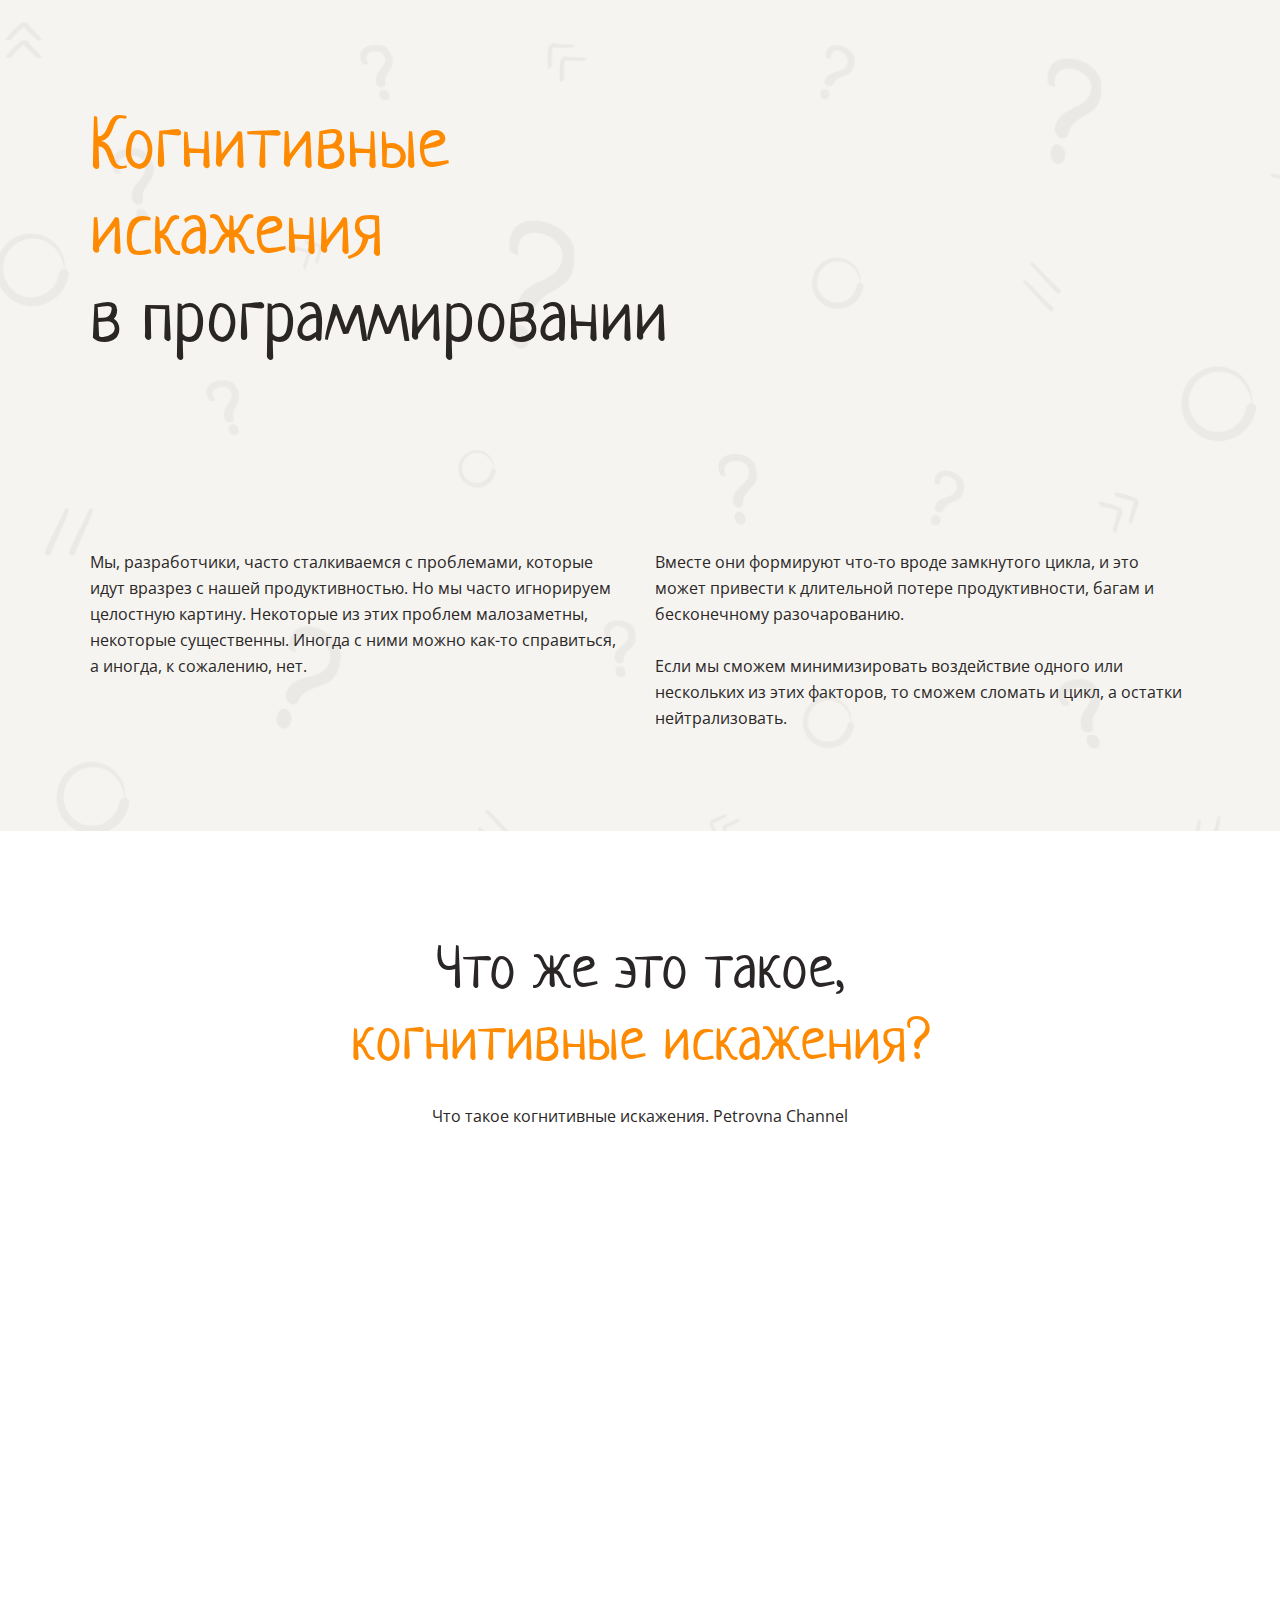
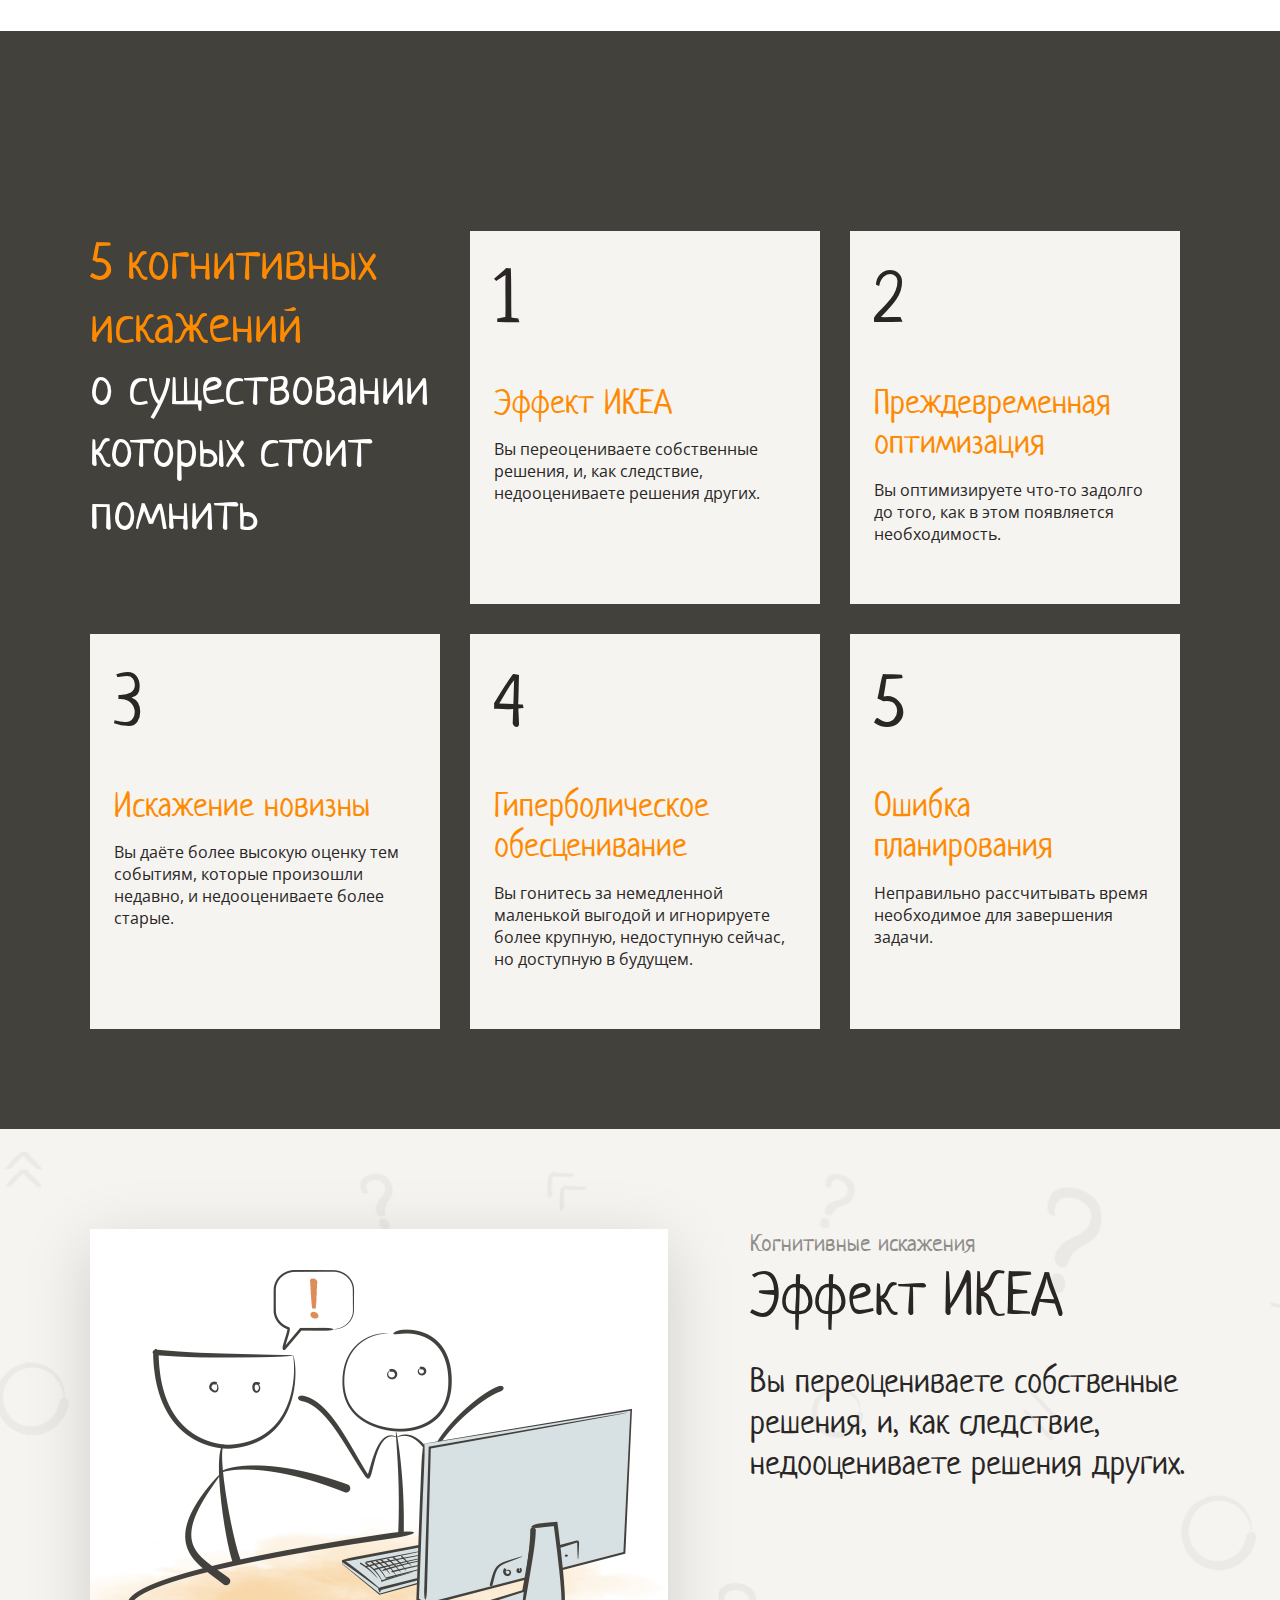
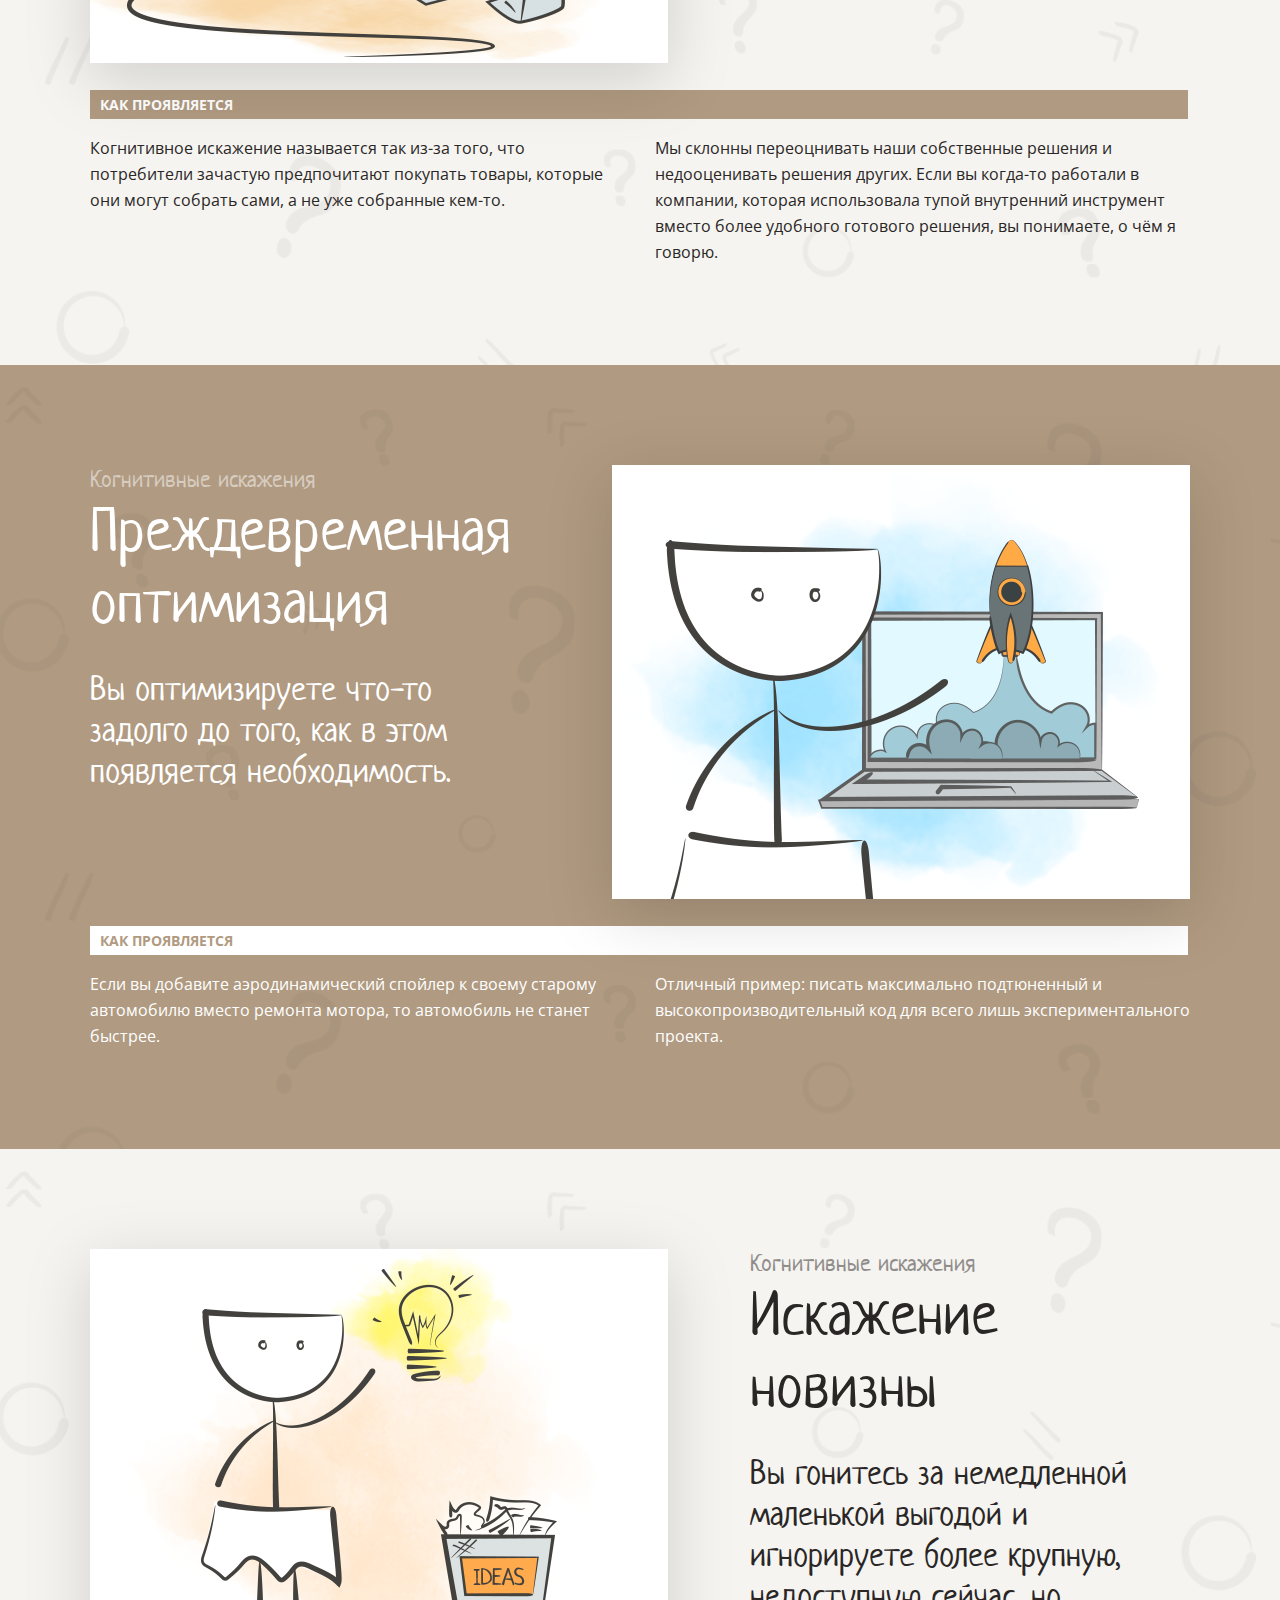
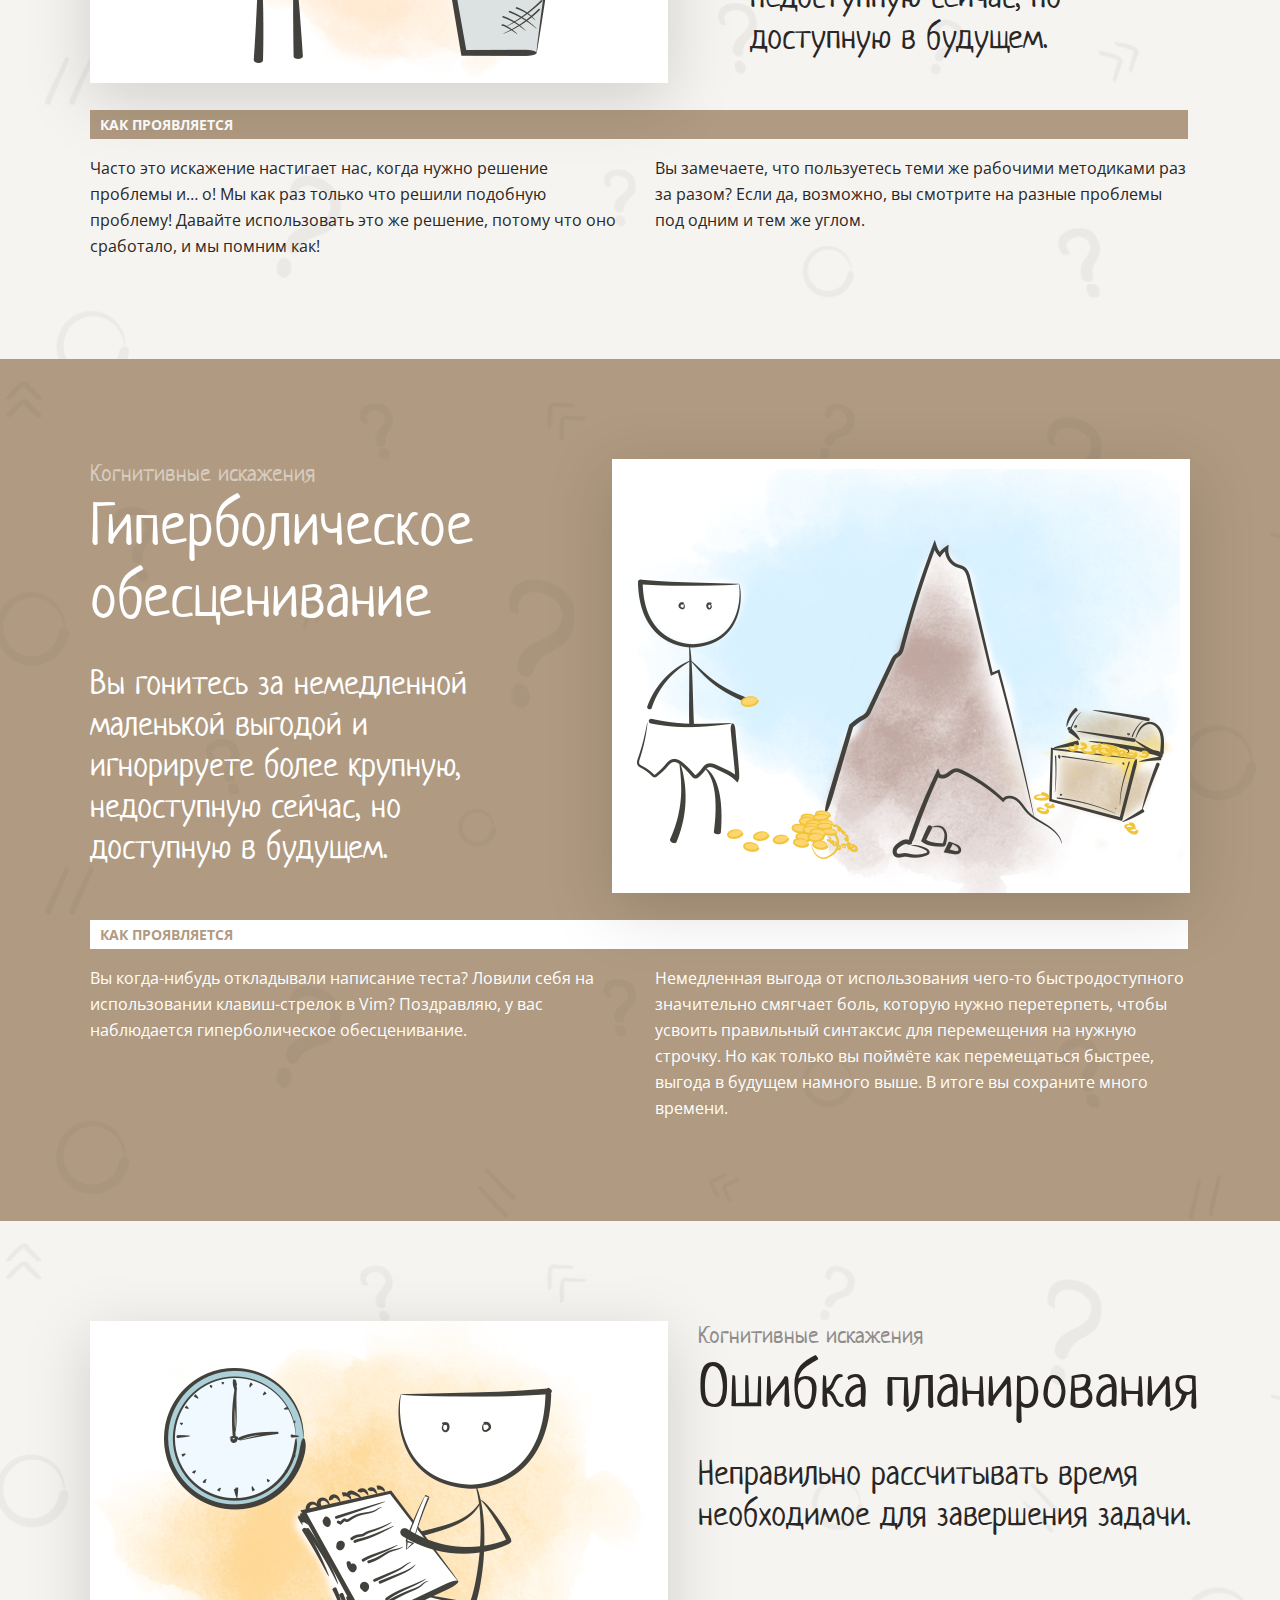
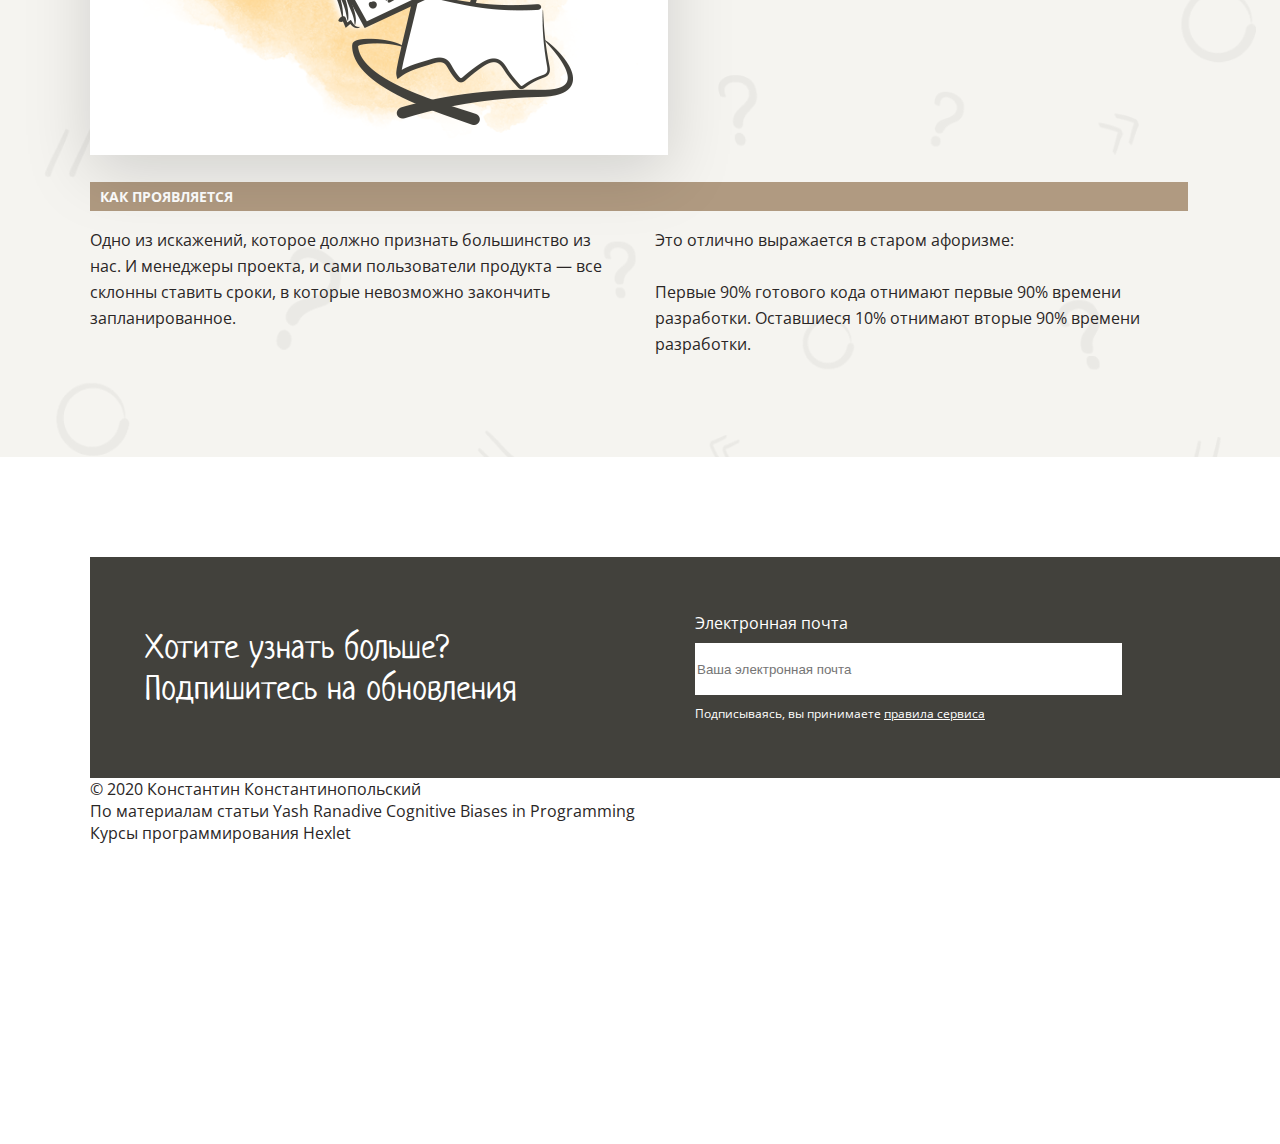
==== index.html @ 6a9bf44f "added footer" ====
<!DOCTYPE html>
<html lang="en">
<head>
    <meta charset="UTF-8">
    <meta http-equiv="X-UA-Compatible" content="IE=edge">
    <meta name="viewport" content="width=device-width, initial-scale=1.0">
    <link rel="stylesheet" href="./style.css">

    <link rel="preconnect" href="https://fonts.googleapis.com">
    <link rel="preconnect" href="https://fonts.gstatic.com" crossorigin>
    <link href="https://fonts.googleapis.com/css2?family=Open+Sans:ital,wght@0,300;0,400;0,500;0,600;0,700;0,800;1,300;1,400;1,500;1,600;1,700;1,800&display=swap" rel="stylesheet">
    <link href="https://fonts.googleapis.com/css2?family=Neucha&family=Open+Sans:ital,wght@0,300;0,400;0,500;0,600;0,700;0,800;1,300;1,400;1,500;1,600;1,700;1,800&display=swap" rel="stylesheet">

    <title>Document</title>
</head>
<body>
<!-- HEADER -->

    <header>
        <div class="background">
            <div class="container">
                
                <h1>Когнитивные <br />искажения <br />
                    <span class="dark">в программировании</span>
                </h1>

                <img src="/layout-designer-project-58/src/1block-img.png" alt="" class="image-1">

                <div class="two-columns">
                    <div class="text-column">
                        <span>Мы, разработчики, часто сталкиваемся с проблемами, которые идут вразрез с нашей продуктивностью. Но мы часто игнорируем целостную картину. Некоторые из этих проблем малозаметны, некоторые существенны. Иногда с ними можно как-то справиться, а иногда, к сожалению, нет.</span>
                    </div>

                    <div class="text-column">
                        <span>Вместе они формируют что-то вроде замкнутого цикла, и это может привести к длительной потере продуктивности, багам и бесконечному разочарованию. <br /> <br />
                        Если мы сможем минимизировать воздействие одного или нескольких из этих факторов, то сможем сломать и цикл, а остатки нейтрализовать.</span>
                    </div>
                </div>
            </div>
        </div>
    </header>


<!-- MAIN SECTION -->

    <main>
        <section class="video">
            <div class="container">
                <h2>
                    <span class="dark" >Что же это такое, <br /></span>
                    когнитивные искажения?
                </h2>

                <span>Что такое когнитивные искажения. Petrovna Channel</span>

                <div class="videoframe">
                    <iframe class="video" width="919" height="569" src="https://www.youtube.com/embed/jie9AizBqss" frameborder="0" allowfullscreen></iframe>
                </div>
            </div>
        </section>


<!-- NAVIGATION -->

        <section  id="navigation">
            <div class="bg-dark">
                <div class="container">
                    <h2 class="first-card" >
                        5 когнитивных <br /> искажений <br />
                        <span class="light" >о существовании <br /> которых стоит <br /> помнить</span>
                    </h2>

                    <a href="#" class="card">
                        <h1 class="dark">1</h1>
                        <h3 class="h3-card">Эффект ИКЕА</h3>
                        <p class="span-card" >Вы переоцениваете собственные решения, и, как следствие,
                            недооцениваете решения других.</p>
                    </a>

                    <a href="#" class="card">
                        <h1 class="dark">2</h1>
                        <h3 class="h3-card">Преждевременная оптимизация</h3>
                        <p class="span-card" >Вы оптимизируете что-то задолго до того, как в этом появляется необходимость.</p>
                    </a>

                    <a href="#" class="card">
                        <h1 class="dark">3</h1>
                        <h3 class="h3-card">Искажение новизны</h3>
                        <p class="span-card" >Вы даёте более высокую оценку тем событиям, которые произошли недавно, и недооцениваете более старые.</p>
                    </a>

                    
                    <a href="#" class="card">
                        <h1 class="dark">4</h1>
                        <h3 class="h3-card">Гиперболическое обесценивание</h3>
                        <p class="span-card" >Вы гонитесь за немедленной маленькой выгодой и игнорируете более крупную, недоступную сейчас, но доступную в будущем.</p>
                    </a>

                    <a href="#" class="card">
                        <h1 class="dark">5</h1>
                        <h3 class="h3-card">Ошибка планирования</h3>
                        <p class="span-card" >Неправильно рассчитывать время необходимое для завершения задачи.</p>
                    </a>
                </div>
            </div>
        </section>


        <section id="ikea-effect" >
            <div class="background">
                <div class="container pg">
                    <img src="./src/img-ikea-effect.png" alt="ikea-effect" style="width: 578px; height: 434px;">

                    <div class="description">
                        <h3>Когнитивные искажения</h3>
                        <h2>Эффект ИКЕА</h2>

                        <p>Вы переоцениваете собственные решения, и, как следствие, недооцениваете решения других.</p>
                    </div>

                    <div class="how-revealed">
                        <span>КАК ПРОЯВЛЯЕТСЯ</span>

                        <div class="two-columns">
                            <div class="text-column">
                                <span>Когнитивное искажение называется так из-за того, что потребители зачастую предпочитают покупать товары, которые они могут собрать сами, а не уже собранные кем-то.</span>
                            </div>
        
                            <div class="text-column">
                                <span>Мы склонны переоцнивать наши собственные решения и недооценивать решения других. Если вы когда-то работали в компании, которая использовала тупой внутренний инструмент вместо более удобного готового решения, вы понимаете, о чём я говорю.</span>
                            </div>
                        </div>
                    </div>
                </div>
            </div>
        </section>


        <section id="premature-optimization" >
            <div class="background bg-brown">
                <div class="container pg">


                    <div class="description brown">
                        <h3>Когнитивные искажения</h3>
                        <h2>Преждевременная оптимизация</h2>

                        <p>Вы оптимизируете что-то задолго до того, как в этом появляется необходимость.</p>
                    </div>

                    <img src="./src/img-premature-optimization.png" alt="premature-optimization" style="width: 578px; height: 434px;">

                    <div class="how-revealed brown">
                        <span>КАК ПРОЯВЛЯЕТСЯ</span>

                        <div class="two-columns">
                            <div class="text-column">
                                <span>Если вы добавите аэродинамический спойлер к своему старому автомобилю вместо ремонта мотора, то автомобиль не станет быстрее.</span>
                            </div>
        
                            <div class="text-column">
                                <span>Отличный пример: писать максимально подтюненный и высокопроизводительный код для всего лишь экспериментального проекта.</span>
                            </div>
                        </div>
                    </div>
                </div>
            </div>
        </section>

        <section id="distortion-of-novelty" >
            <div class="background">
                <div class="container pg">
                    <img src="./src/img-distortion-of-novelty.png" alt="distortion-of-novelty" style="width: 578px; height: 434px;">

                    <div class="description">
                        <h3>Когнитивные искажения</h3>
                        <h2>Искажение новизны</h2>

                        <p>Вы гонитесь за немедленной маленькой выгодой и игнорируете более крупную, недоступную сейчас, но доступную в будущем.</p>
                    </div>

                    <div class="how-revealed">
                        <span>КАК ПРОЯВЛЯЕТСЯ</span>

                        <div class="two-columns">
                            <div class="text-column">
                                <span>Часто это искажение настигает нас, когда нужно решение проблемы и… о! Мы как раз только что решили подобную проблему! Давайте использовать это же решение, потому что оно сработало, и мы помним как!</span>
                            </div>
        
                            <div class="text-column">
                                <span>Вы замечаете, что пользуетесь теми же рабочими методиками раз за разом? Если да, возможно, вы смотрите на разные проблемы под одним и тем же углом.</span>
                            </div>
                        </div>
                    </div>
                </div>
            </div>
        </section>


        <section id="hyperbolic-depreciation" >
            <div class="background bg-brown">
                <div class="container pg">


                    <div class="description brown">
                        <h3>Когнитивные искажения</h3>
                        <h2>Гиперболическое обесценивание</h2>

                        <p>Вы гонитесь за немедленной маленькой выгодой и игнорируете более крупную, недоступную сейчас, но доступную в будущем.</p>
                    </div>

                    <img src="./src/img-hyperbolic-depreciation.png" alt="hyperbolic-depreciation" style="width: 578px; height: 434px;">

                    <div class="how-revealed brown">
                        <span>КАК ПРОЯВЛЯЕТСЯ</span>

                        <div class="two-columns">
                            <div class="text-column">
                                <span>Вы когда-нибудь откладывали написание теста? Ловили себя на использовании клавиш-стрелок в Vim? Поздравляю, у вас наблюдается гиперболическое обесценивание.</span>
                            </div>
        
                            <div class="text-column">
                                <span>Немедленная выгода от использования чего-то быстродоступного значительно смягчает боль, которую нужно перетерпеть, чтобы усвоить правильный синтаксис для перемещения на нужную строчку. Но как только вы поймёте как перемещаться быстрее, выгода в будущем намного выше. В итоге вы сохраните много времени.</span>
                            </div>
                        </div>
                    </div>
                </div>
            </div>
        </section>


        <section id="errors-in-planning" >
            <div class="background">
                <div class="container pg">
                    <img src="./src/img-planning-error.png" alt="ikea-effect" style="width: 578px; height: 434px;">

                    <div class="description">
                        <h3>Когнитивные искажения</h3>
                        <h2>Ошибка планирования</h2>

                        <p>Неправильно рассчитывать время необходимое для завершения задачи.</p>
                    </div>

                    <div class="how-revealed">
                        <span>КАК ПРОЯВЛЯЕТСЯ</span>

                        <div class="two-columns">
                            <div class="text-column">
                                <span>Одно из искажений, которое должно признать большинство из нас. И менеджеры проекта, и сами пользователи продукта — все склонны ставить сроки, в которые невозможно закончить запланированное.</span>
                            </div>
        
                            <div class="text-column">
                                <span>Это отлично выражается в старом афоризме: <br /><br />
                                    Первые 90% готового кода отнимают первые 90% времени разработки. Оставшиеся 10% отнимают вторые 90% времени разработки.</span>
                            </div>
                        </div>
                    </div>
                </div>
            </div>
        </section>
    </main>

    <footer>

        <div class="container ">
            <div class="backg-dark">
                <div class="f-text">
                    <h3>Хотите узнать больше? <br /> Подпишитесь на обновления</h3>
                </div>

                <div class="mail-form">
                    <span>Электронная почта</span>
                    <form>
                        <input type="email" id="email" name="email" placeholder="Ваша электронная почта" required>
                      </form>
                    <span class="span-2">Подписываясь, вы принимаете <u>правила сервиса</u></span>
                </div>
            </div>

            <span>© 2020 Константин Константинопольский</span>
            <span>По материалам статьи <a href="">Yash Ranadive Cognitive Biases in Programming</a> </span>
            <a href="">Курсы программирования Hexlet</a>
        </div>

    </footer>

    
</body>
</html>
---- style.css ----
:root {
    /* colors */
    --white: #fff;
    --translucent-white: #d7ccc0;
    --light: #f5f4f0;
    --main: #FE8A02;
    --main-dark: #42413c;
    --dark: #2a2626;
    --translucent-dark: #908d8b;
    --brown: #b09a81;
    --blue: #1085c5;

    /* fonts */

    --main-font: "Open Sans";
    --heading-font: "Neucha";
    --font-size: 16px;
    --line-height: 1.6em;
    --font-color: #2A2626;

    /* heading */
    --heading-line-height: 1.2em;
    --h1-size:72px;
    --h2-size: 60px;
    --h3-size: 34px;

    /* sections */
    --max-content-width:1100px;
}

a {
  color: inherit;
  text-decoration: none;
}

body {
    margin: 0;
    padding: 0;
    overflow-x: hidden;
    font-family: var(--main-font);
    font-size: var(--font-size);
    font-weight: 400;
    color: var(--font-color);
}

.container {
  position: relative;
    display: flex;
    flex-direction: column;
    box-sizing: border-box;
    max-width: var(--max-content-width);
    margin: 0 auto;
    padding: 100px 0;
}

.background {
    position: relative;
    background-image: url(./src/background-pattern.png);
    background-size: cover;
    background-color: var(--light);
  }

.background::before {
    background-repeat: no-repeat;
    background-size: cover;
    opacity: 0.1;
    background-image: url(../src/background-pattern.png);
  }



  /* reset styles */

a {
    color: inherit;
    text-decoration: none;
  }
  
h1,
h2,
h3,
h4,
p {
    margin: 0;
    padding: 0;
    font-weight: inherit;
    font-size: inherit;
  }

h1,
h2,
h3 {
  z-index: 1;
  color: var(--main);
  font-family: var(--heading-font);
  line-height: var(--heading-line-height);
}

h1 {
  font-size: var(--h1-size);
}

.dark {
  color: var(--dark);
}

.orange {
    color: var(--main);
}

.light {
    color: var(--white);
}

h2 {
  font-size: var(--h2-size);
}

h3 {
  font-size: var(--h3-size);
}

.p {
  line-height: var(--line-height);
}

.image-1 {
 z-index: 0;
 position: absolute;
 left: 350px;
}

.two-columns {
    display: flex;
    gap: 30px;
    line-height: 26px;
    z-index: 1; 
    margin-top: 190px;
}

.text-column {
    flex-basis: 50%;
}

.video .container {
    z-index: 1;
    flex-direction: column;
    gap: 30px;
    text-align: center;
    justify-content: center;
}

.videoframe {
    filter: drop-shadow(0 16px 32px rgba(0 0 0 / 15%));
}

.bg-dark .container {
    z-index: 0;
}

.bg-dark {
    top: -200px;
    width: 100%;
    height: 100%;
    position: relative;
    background-size: cover;
    background-color: var(--light);
    background-color: var(--main-dark);
    
}

.bg-brown {
  background-color: var(--brown);
}

#navigation {
  top: -300px;
}

#navigation .container {
  display: flex;
  flex-wrap: wrap;
  gap: 30px;
    padding-top: 200px;
    z-index: 1;
    flex-direction: row;
}

.first-card {
  white-space: nowrap;
  width: 350px;

}

.first-card {
  font-size: 52px;

}

.card {
  box-sizing: border-box;
    width: 350px;
    padding: 24px;
    background-color: var(--light);
}

.card:nth-child(3n) {
  flex-basis: 30%;
}

.h3-card {
    margin-top: 40px;
}

.span-card {
    margin-top: 16px;
    margin-bottom: 35px;
}
.pg {
  display: flex;
  justify-content: space-between;
  box-sizing: border-box;
  flex-direction: row;
  flex-wrap: wrap;
  gap: 30px;

}
.pg>img {
  flex-basis: 40%;
  filter: drop-shadow(0px 16px 32px rgba(0, 0, 0, 0.15));
}

#ikea-effect, #distortion-of-novelty, #premature-optimization, #errors-in-planning, #hyperbolic-depreciation, footer{
  position: relative;
  top: -200px;
}

.description {
  flex-basis: 40%;
}

.description p {
  font-family: var(--heading-font);
  font-size: 34px;
  line-height: 41px;
  margin-top: 30px;
}

.description h3 {
  font-family: var(--heading-font);
  font-size: 24px;
  color: var(--translucent-dark);
}


.description h2 {
  color: var(--font-color);
}


.how-revealed>span {
  font-style: var(--main-font);
  color: var(--white);
  font-size: 14px;
  background-color: var(--brown);
  font-weight: 700;
  padding-top: 5px;
  padding-bottom: 5px;
  padding-right: 955px;
  padding-left: 10px;
  text-align: left;
  white-space: nowrap;
}

.how-revealed>.two-columns {
  margin-top: 20px;
}

.description.brown>p {
  font-family: var(--heading-font);
  font-size: 34px;
  line-height: 41px;
  margin-top: 30px;
  color: var(--white);
}

.description.brown>h3 {
  font-family: var(--heading-font);
  font-size: 24px;
  color: var(--translucent-white);
}

.description.brown>h2 {
  color: var(--white);
}

.how-revealed.brown>span {
  font-style: var(--main-font);
  color: var(--brown);
  font-size: 14px;
  background-color: var(--white);
  font-weight: 700;
  padding-top: 5px;
  padding-bottom: 5px;
  padding-right: 955px;
  padding-left: 10px;
  text-align: left;
  white-space: nowrap;
}

.how-revealed.brown > .two-columns {
  color: var(--white);
}


#errors-in-planning>.pg{
  display: inline-block;
}

#errors-in-planning h2 {
  white-space: nowrap;
}

#errors-in-planning img {
  box-sizing: border-box;
}

#errors-in-planning .description {
  position: absolute;
  width: 502px;
  left: 608px;
}

.backg-dark {
  background-color: var(--main-dark);
  padding: 55px;
  width: var(--max-content-width);
  display: flex;
  flex-direction: row;
  align-items: center;
}

.f-text>h3 {
  flex-basis: 50%;
  color: var(--white);
}

.f-text {
  flex-basis: 50%;
}

.mail-form>span {
  color: var(--white);
  flex-basis: 50%;
}

.mail-form {
  flex-basis: 50%;
  display: flex;
  flex-direction: column;
  gap: 9px;
}

.mail-form>.span-2 {
  font-family: 'Open Sans';
font-style: normal;
font-weight: 400;
font-size: 12px;
line-height: 160%;
}

.backg-dark>.pg {
  display: flex;
  flex-wrap: nowrap;
  justify-content: space-between;
}

.placeholder {
  font-family: 'Open Sans';
  margin-left: 15px;
  font-style: normal;
  font-weight: 400;
  font-size: 13.1px;
  line-height: 160%;
}

input[type="email"] {
  border: none;
  width: 423px;
  height: 50px;
}

input[type="submit"] {
  width: 70px;
  height: 50px;
  background-color: #FE8A02;
  border: none;
  cursor: pointer;
}
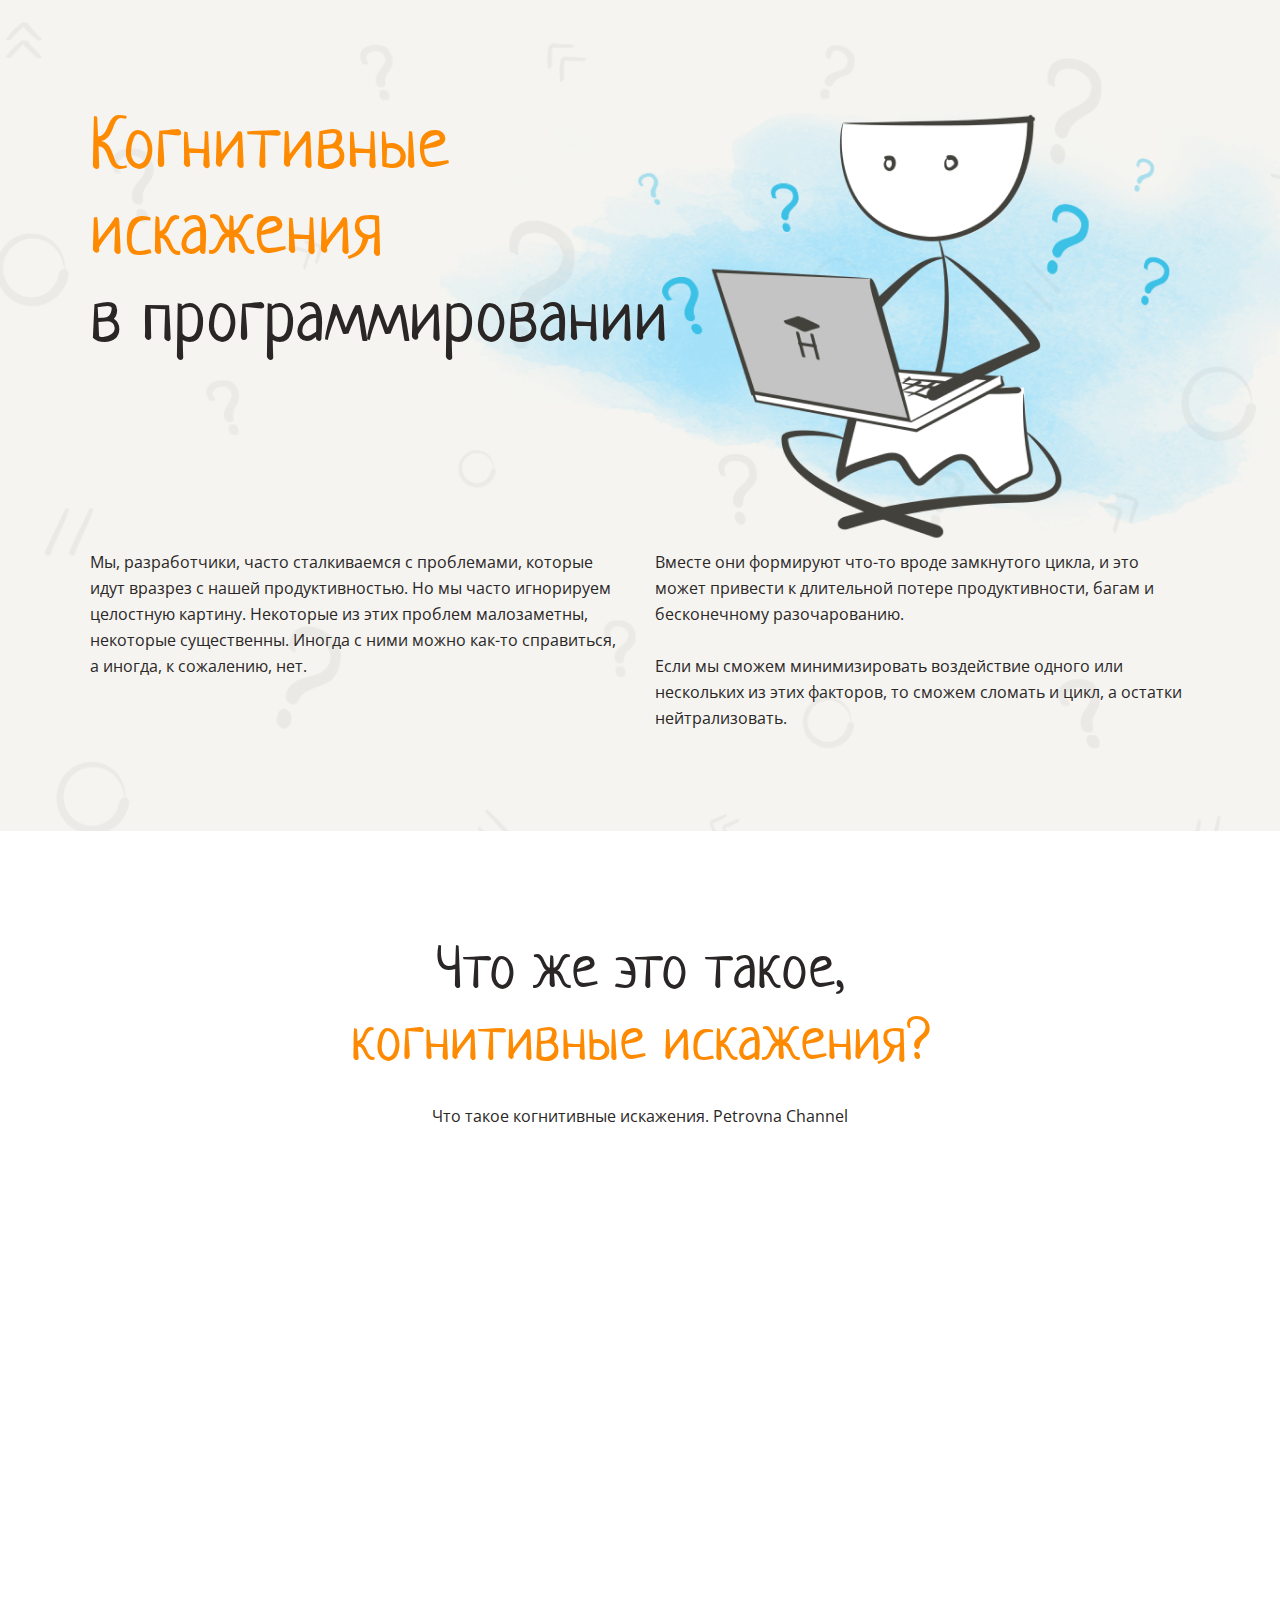
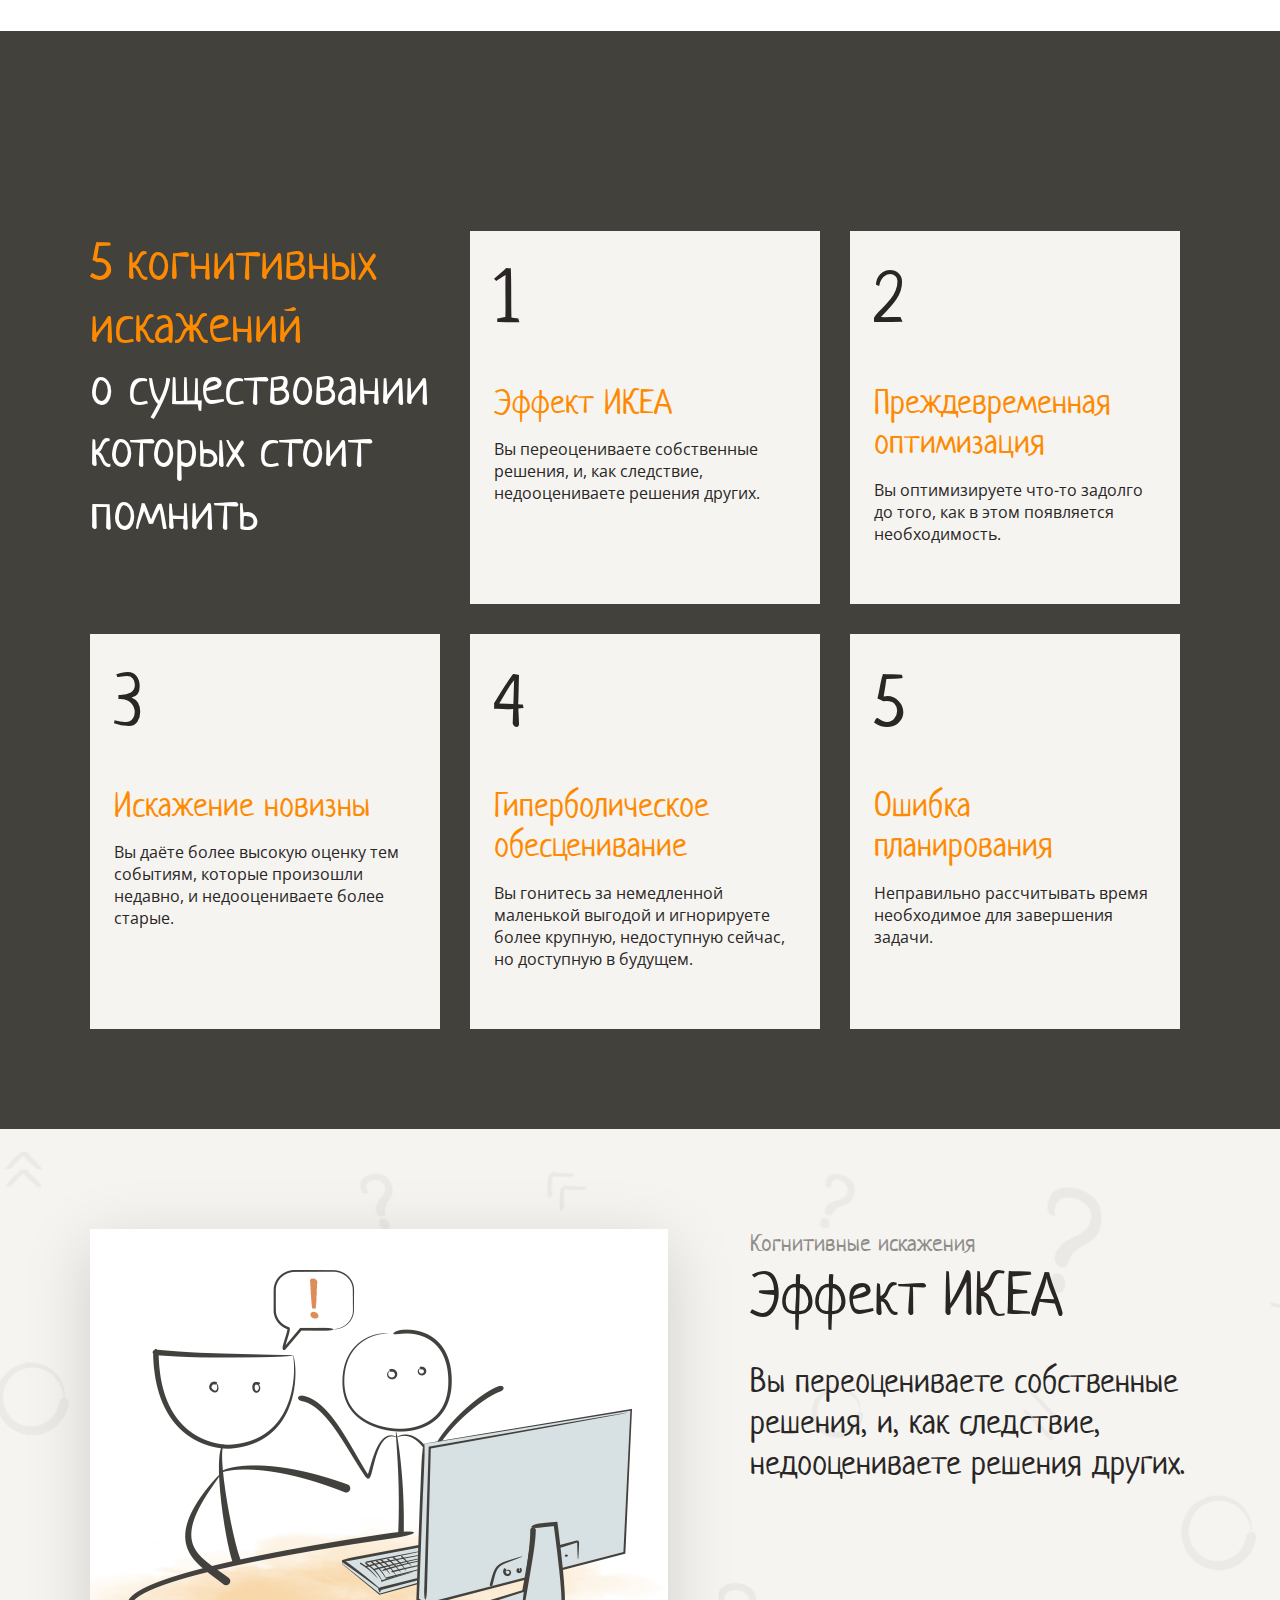
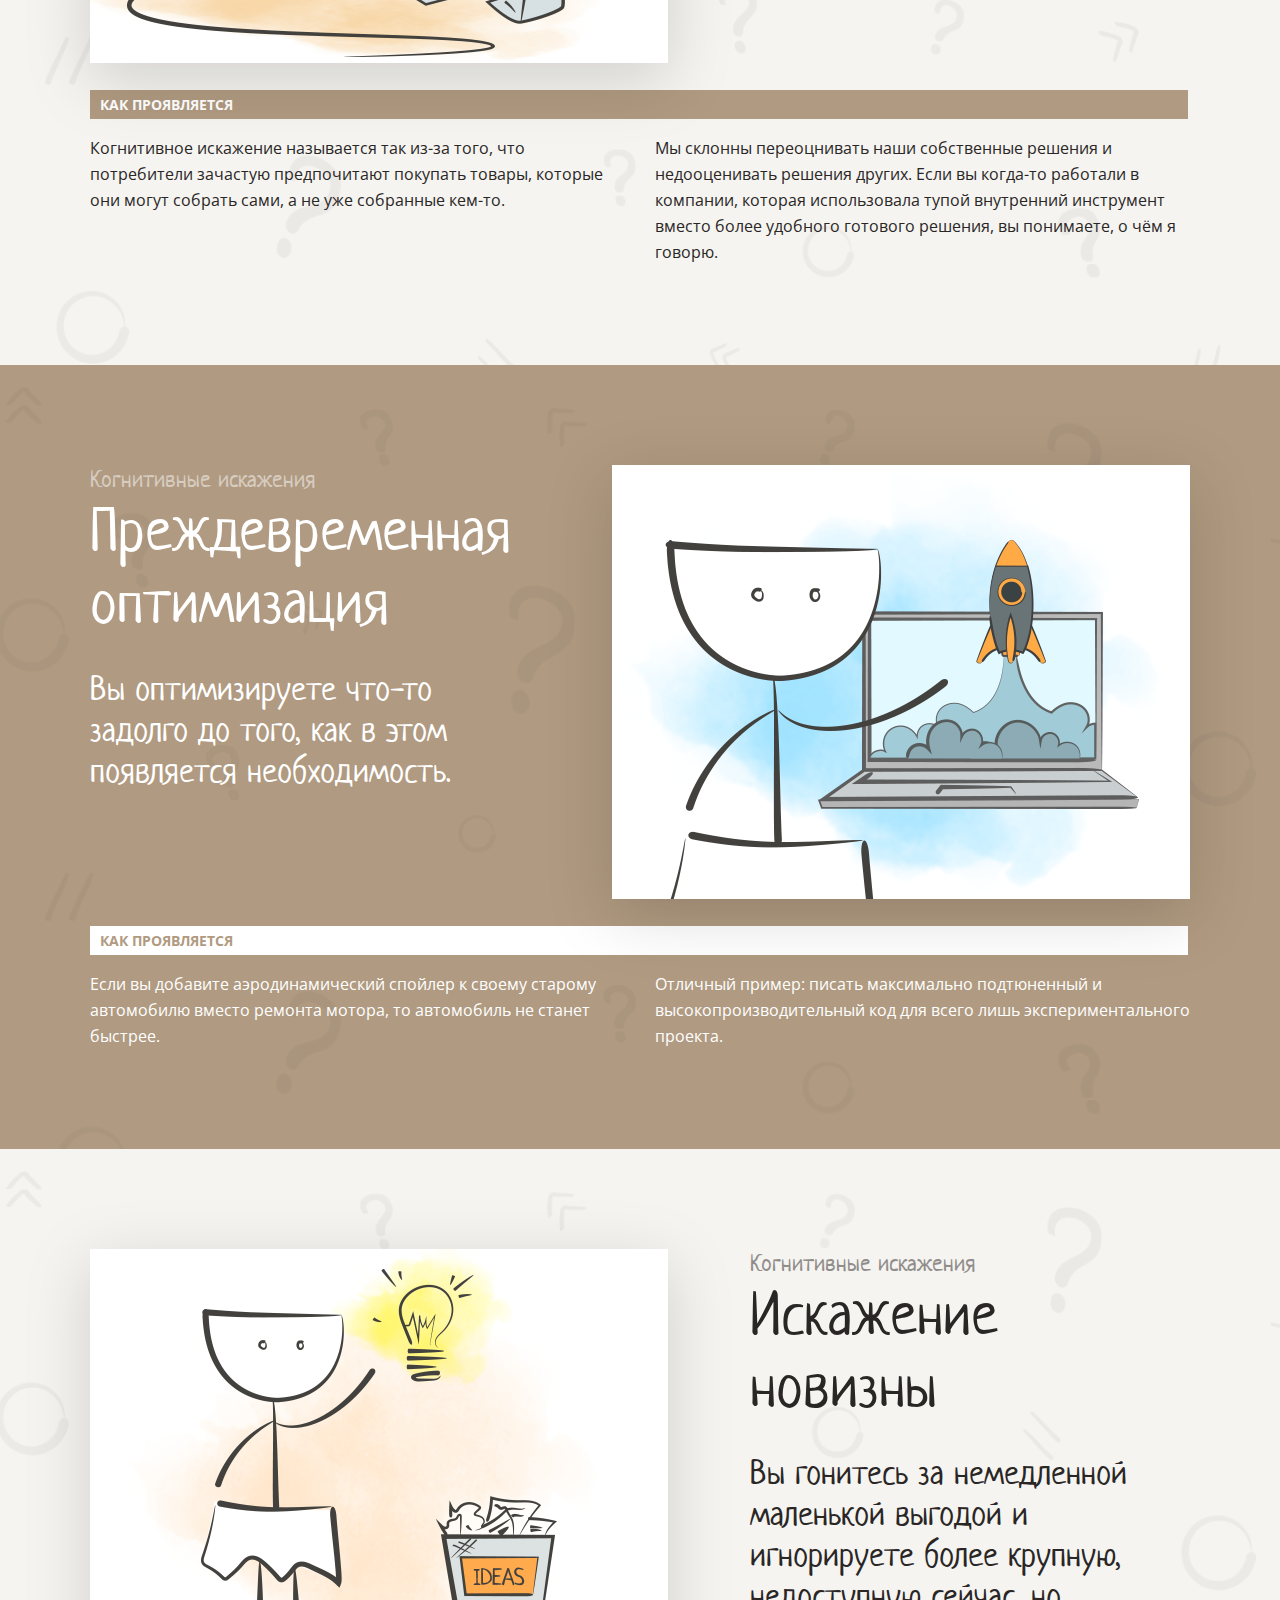
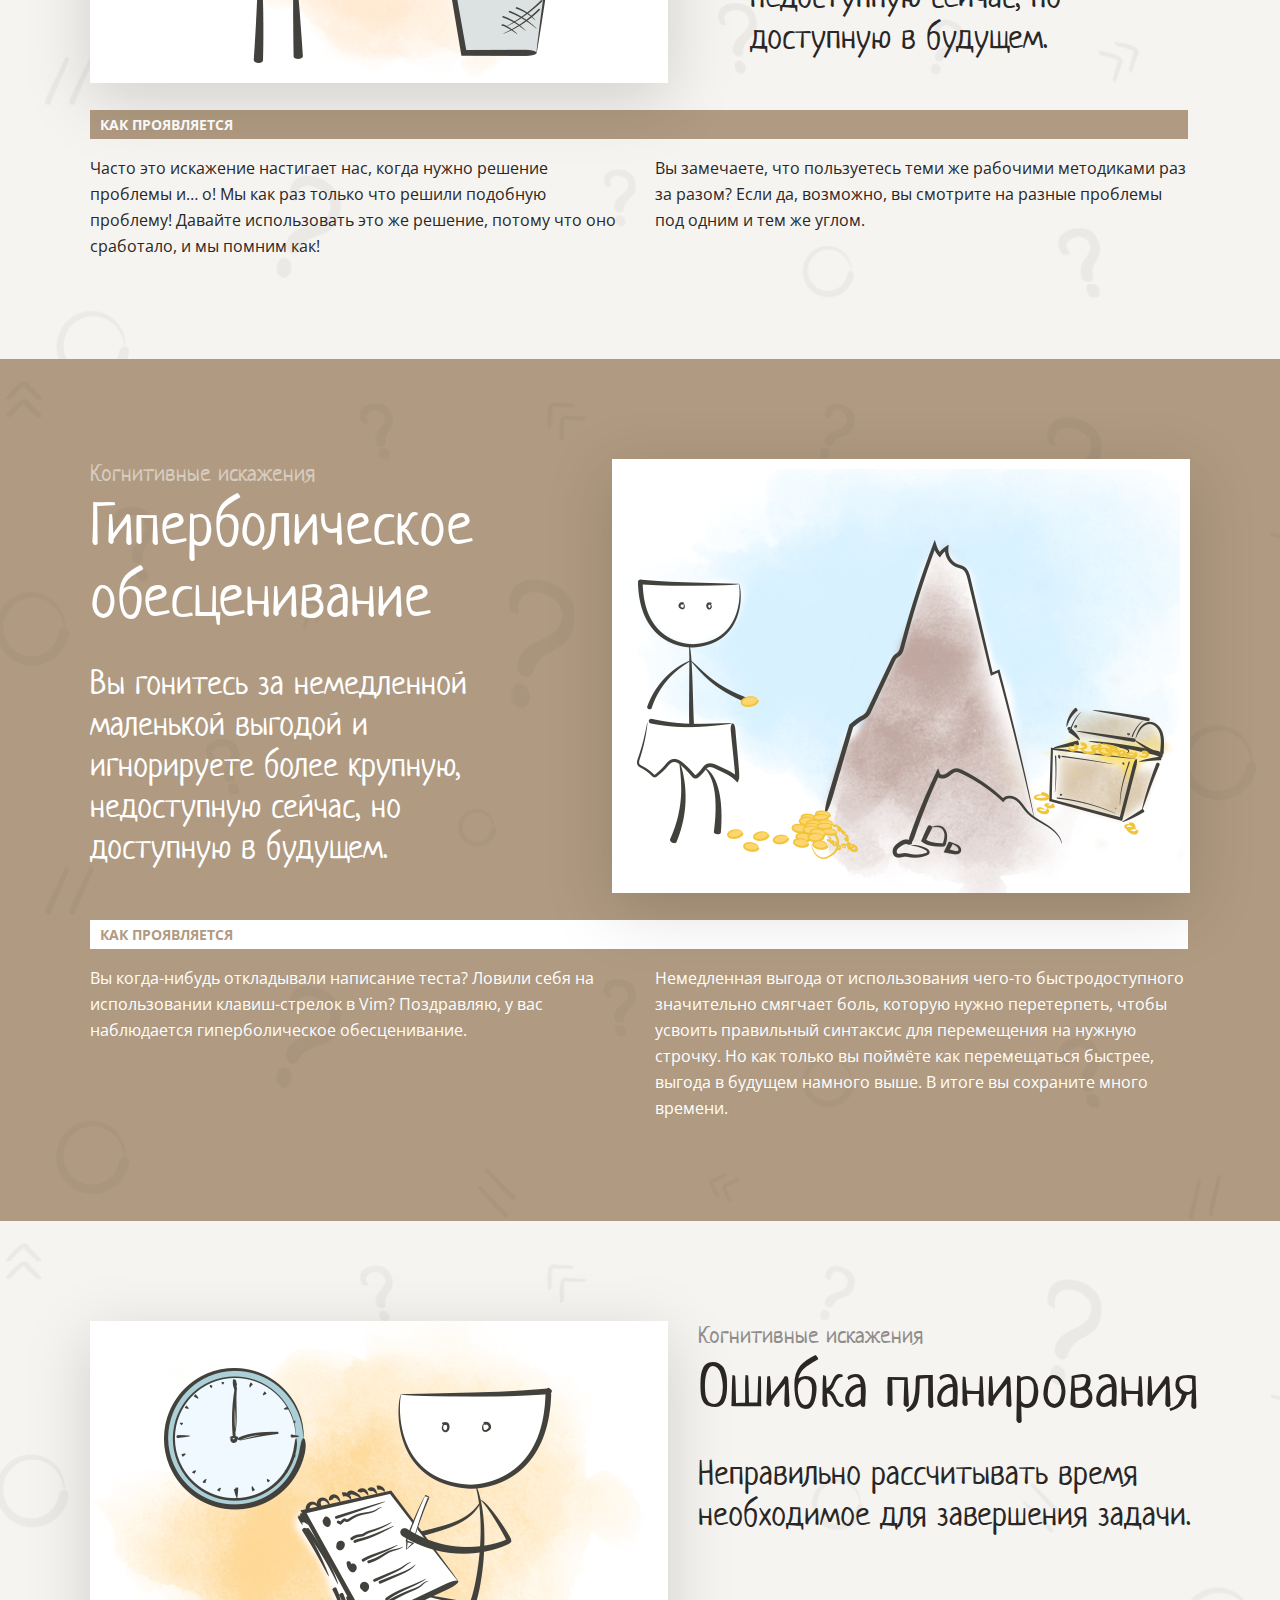
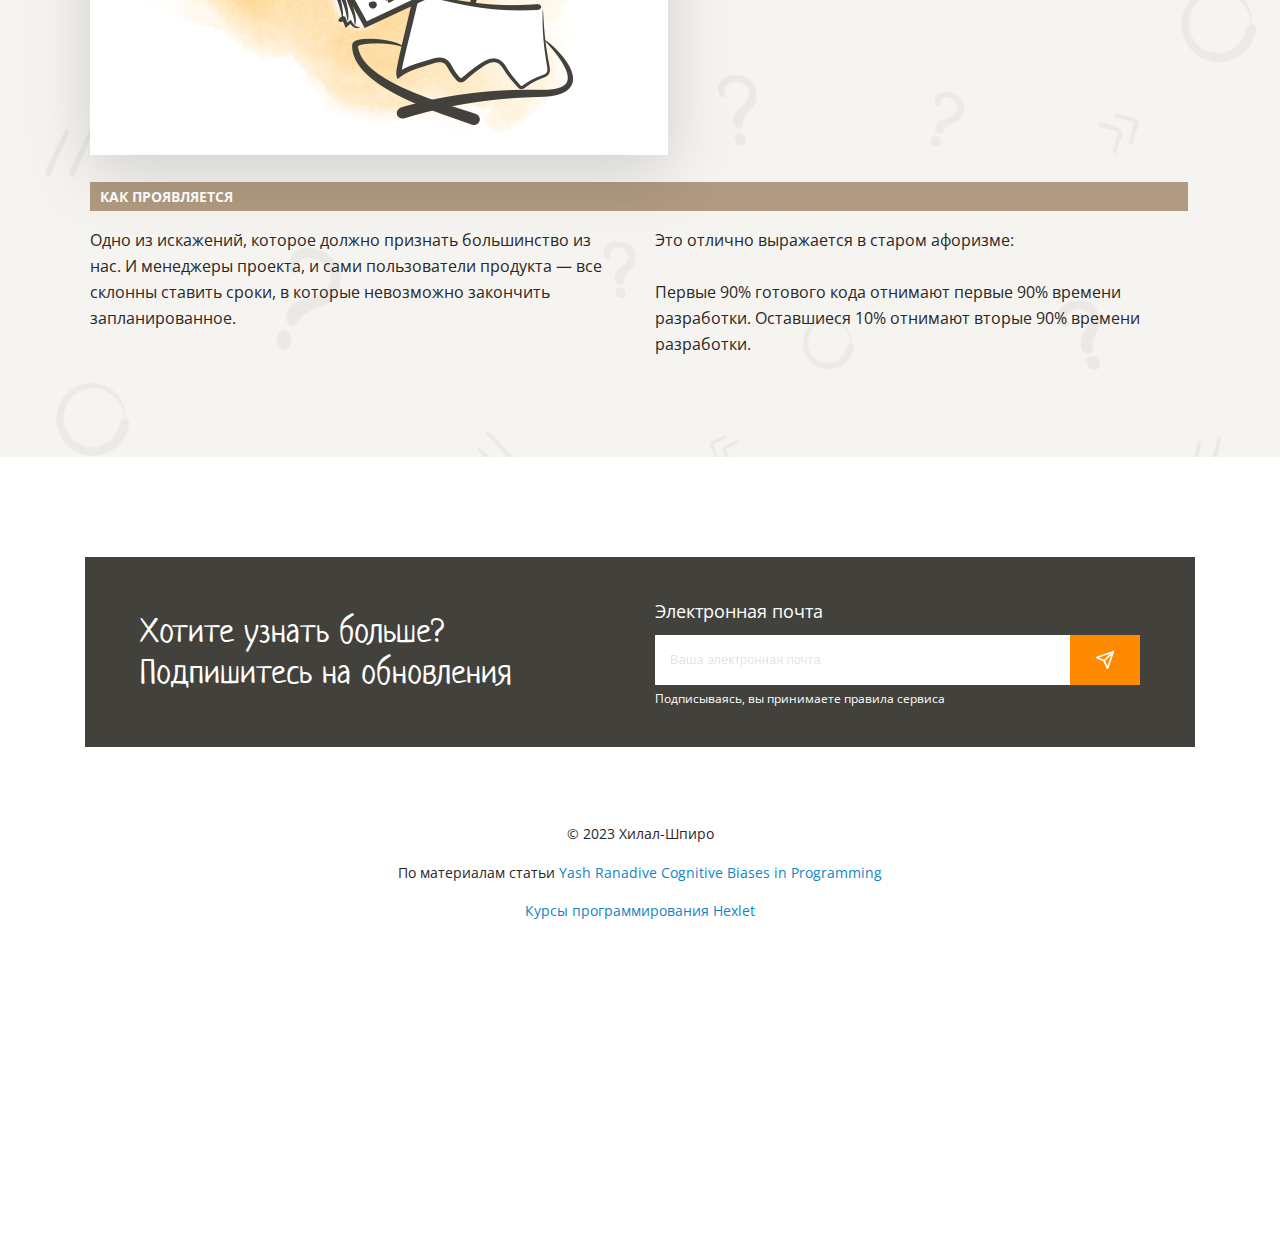
==== commit 4e6e8ac7: "added footer" ====
--- a/index.html
+++ b/index.html
@@ -24,7 +24,7 @@
                     <span class="dark">в программировании</span>
                 </h1>
 
-                <img src="/layout-designer-project-58/src/1block-img.png" alt="" class="image-1">
+                <img src="./src/1block-img.png" alt="" class="image-1">
 
                 <div class="two-columns">
                     <div class="text-column">
@@ -260,28 +260,29 @@
         </section>
     </main>
 
-    <footer>
-
-        <div class="container ">
-            <div class="backg-dark">
-                <div class="f-text">
-                    <h3>Хотите узнать больше? <br /> Подпишитесь на обновления</h3>
-                </div>
-
-                <div class="mail-form">
-                    <span>Электронная почта</span>
+    <footer class="footer">
+        <div class="footer-subscribe">
+            <h2 class="footer-title">Хотите узнать больше?<br> Подпишитесь на обновления</h2>
+            <div class="footer-right-column">
+                <p class="footer-email">Электронная почта</p>
+                <div class="footer-forms">
                     <form>
-                        <input type="email" id="email" name="email" placeholder="Ваша электронная почта" required>
-                      </form>
-                    <span class="span-2">Подписываясь, вы принимаете <u>правила сервиса</u></span>
-                </div>
-            </div>
-
-            <span>© 2020 Константин Константинопольский</span>
-            <span>По материалам статьи <a href="">Yash Ranadive Cognitive Biases in Programming</a> </span>
-            <a href="">Курсы программирования Hexlet</a>
+                        <label class="sr-only" for="e-mail">
+                            Ваш e-mail
+                        </label>
+                        <input  class="footer-form" id="email" type="text" placeholder="Ваша электронная почта">
+                    </form>
+                    <a href="#">
+                        <button class="footer-button">
+                        </button>
+                    </a>
+                </div>
+                <p class="footer-rules">Подписываясь, вы принимаете <a class="footer-link-rules" href="#">правила сервиса</a></p>
+            </div>
         </div>
-
+        <p class="footer-authors">© 2023 Хилал-Шпиро</p>
+        <p class="footer-authors">По материалам статьи <a class="footer-links" target="_blank" href="https://medium.com/hackernoon/cognitive-biases-in-programming-5e937707c27b">Yash Ranadive Cognitive Biases in Programming</a></p>
+        <p class="footer-authors"><a class="footer-links"  target="_blank"  href="https://ru.hexlet.io/my">Курсы программирования Hexlet</a></p>
     </footer>
 
     
--- a/style.css
+++ b/style.css
@@ -352,6 +352,7 @@
 .mail-form>span {
   color: var(--white);
   flex-basis: 50%;
+
 }
 
 .mail-form {
@@ -398,3 +399,155 @@
   cursor: pointer;
 }
 
+
+
+.footer {
+  display: flex;
+  flex-direction: column;
+  align-items: center;
+}
+
+.footer-subscribe {
+  display: flex;
+  align-items: center;
+  justify-content: space-between;
+
+  width: 1110px;
+  height: 190px;
+
+  margin: 100px 0 76px;
+
+  background-color: #42413c;
+}
+
+.footer-title {
+  margin: 0 0 0 55px;
+
+  color: white;
+
+  font-weight: 400;
+  font-size: 34px;
+  line-height: 1.2em;
+
+  text-align: left;
+}
+
+.footer-right-column {
+  display: flex;
+  flex-direction: column;
+  align-items: flex-start;
+  margin-right: 55px;
+}
+
+.footer-email {
+  margin: 0 0 9px 0;
+
+  color: white;
+
+  font-weight: 400;
+  font-size: 18px;
+  line-height: 1.6em;
+}
+
+.footer-forms {
+  position: relative;
+
+  display: flex;
+}
+
+.footer-form {
+  position: relative;
+
+  box-sizing: border-box;
+
+  width: 415px;
+  height: 50px;
+
+  padding-left: 15px;
+
+  border: none;
+}
+
+::placeholder {
+  color: #757575;
+
+  font-weight: 400;
+  font-size: 13px;
+  line-height: 1.6em;
+
+  opacity: 0.2;
+}
+
+.sr-only {
+  position: absolute;
+
+  width: 1px;
+  height: 1px;
+  padding: 0;
+
+  overflow: hidden;
+
+  white-space: nowrap;
+
+  border: 0;
+}
+
+.footer-button {
+  position: relative;
+
+  width: 70px;
+  height: 50px;
+
+  background-color: #fe8a02;
+
+  border: none;
+}
+
+.footer-button::before {
+  position: absolute;
+  top: 15px;
+  left: 25px;
+
+  width: 20px;
+  height: 20px;
+
+  background-image:url(./src/send.svg);
+  background-repeat: no-repeat;
+  background-size: cover;
+
+  content: '';
+}
+
+.footer-button:hover {
+  background-color: #ea7600;
+}
+
+.footer-rules {
+  margin: 0;
+
+  color: white;
+
+  font-weight: 400;
+  font-size: 12px;
+  line-height: 1.6em;
+}
+
+.footer-link-rules {
+  color: white;
+}
+
+.footer-authors {
+  margin: 0 0 16px 0;
+
+  font-weight: 400;
+  font-size: 14px;
+  line-height: 1.6;
+}
+
+.footer-authors:last-of-type {
+  margin-bottom: 111px;
+}
+
+.footer-links {
+  color: #1085c5;
+}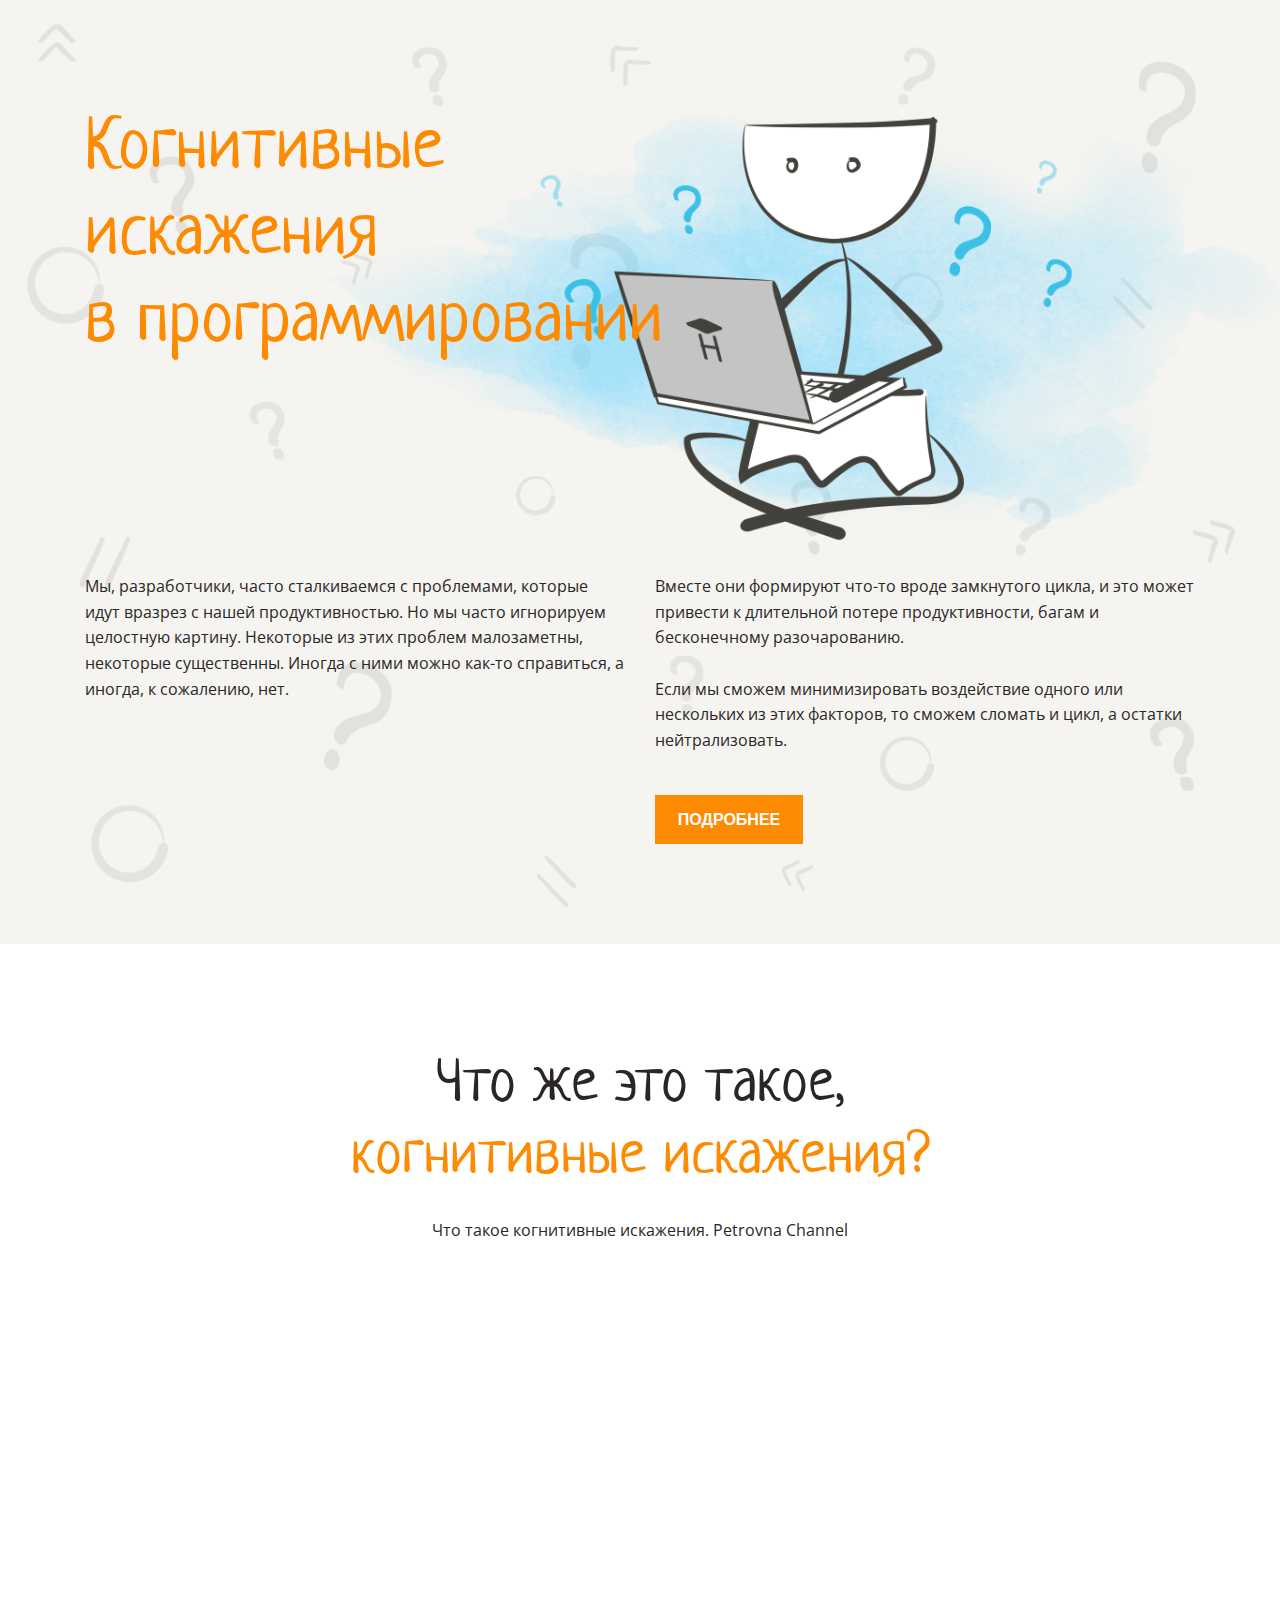
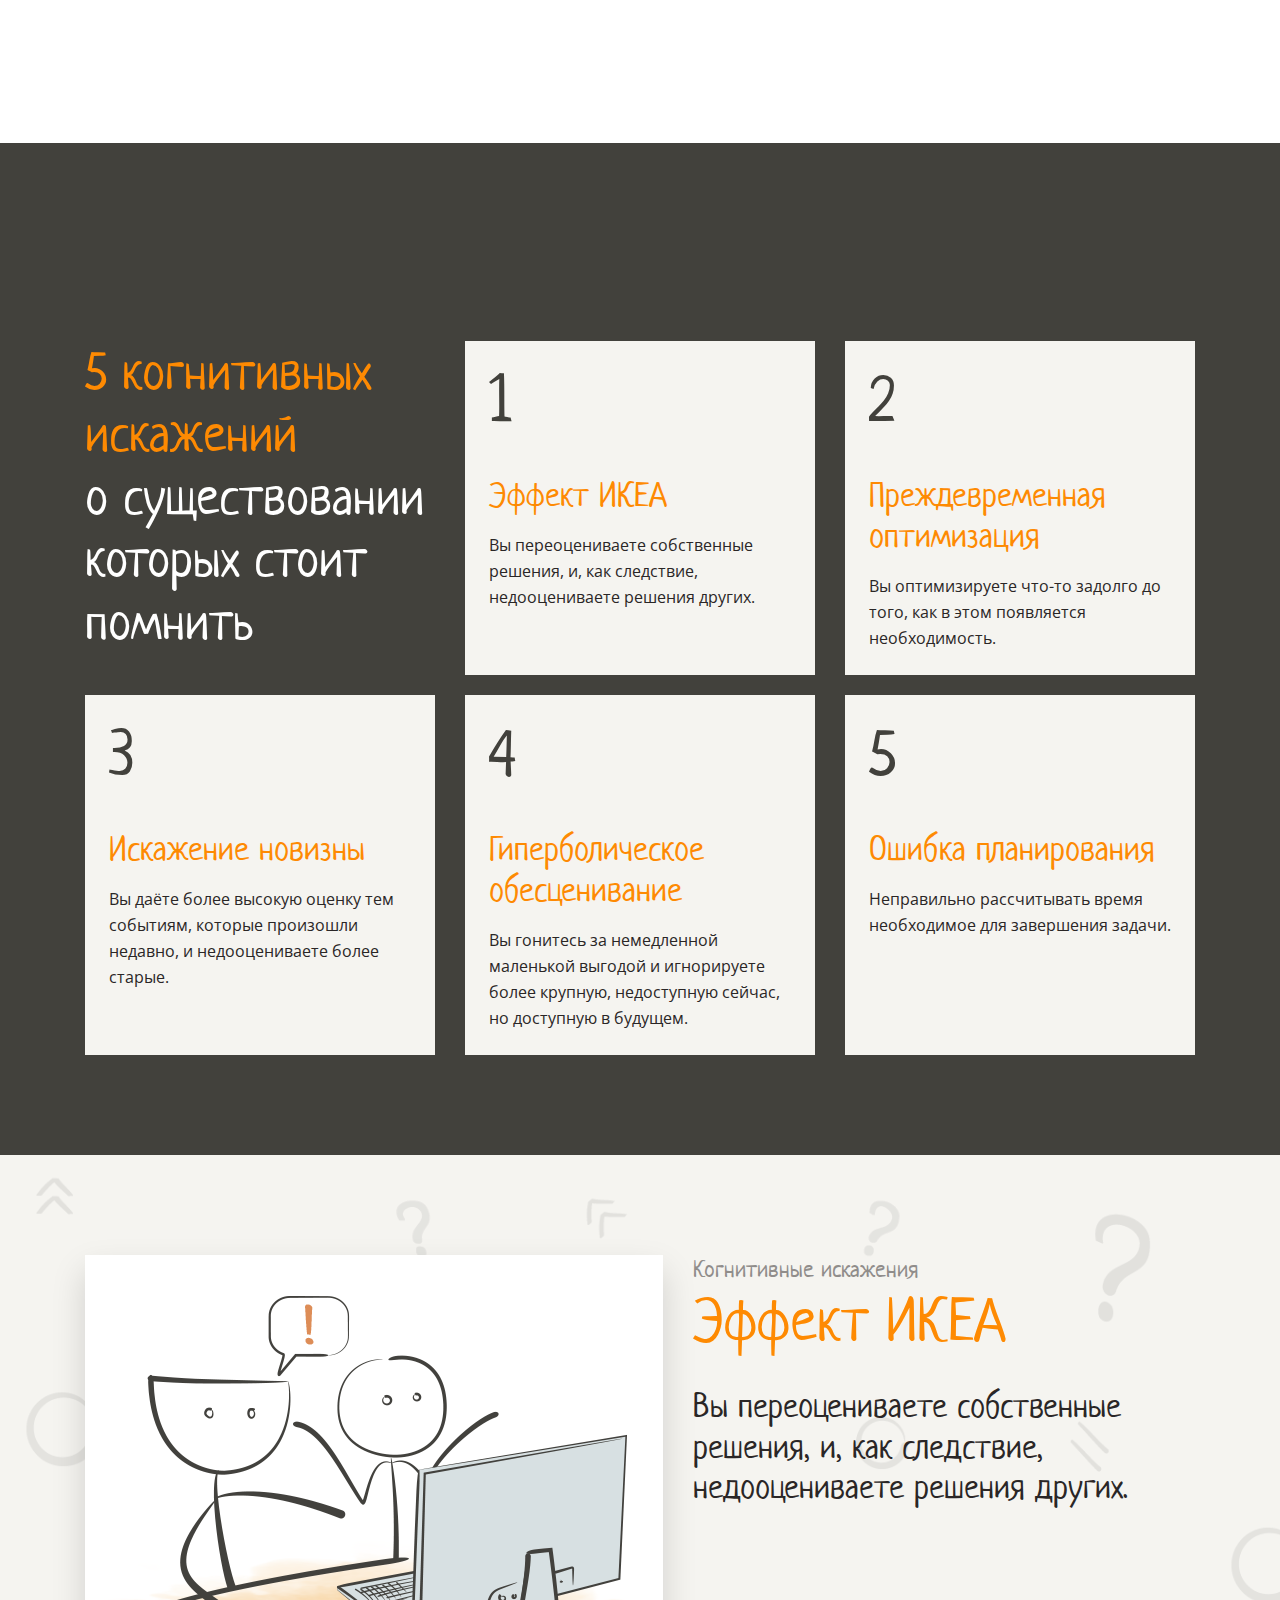
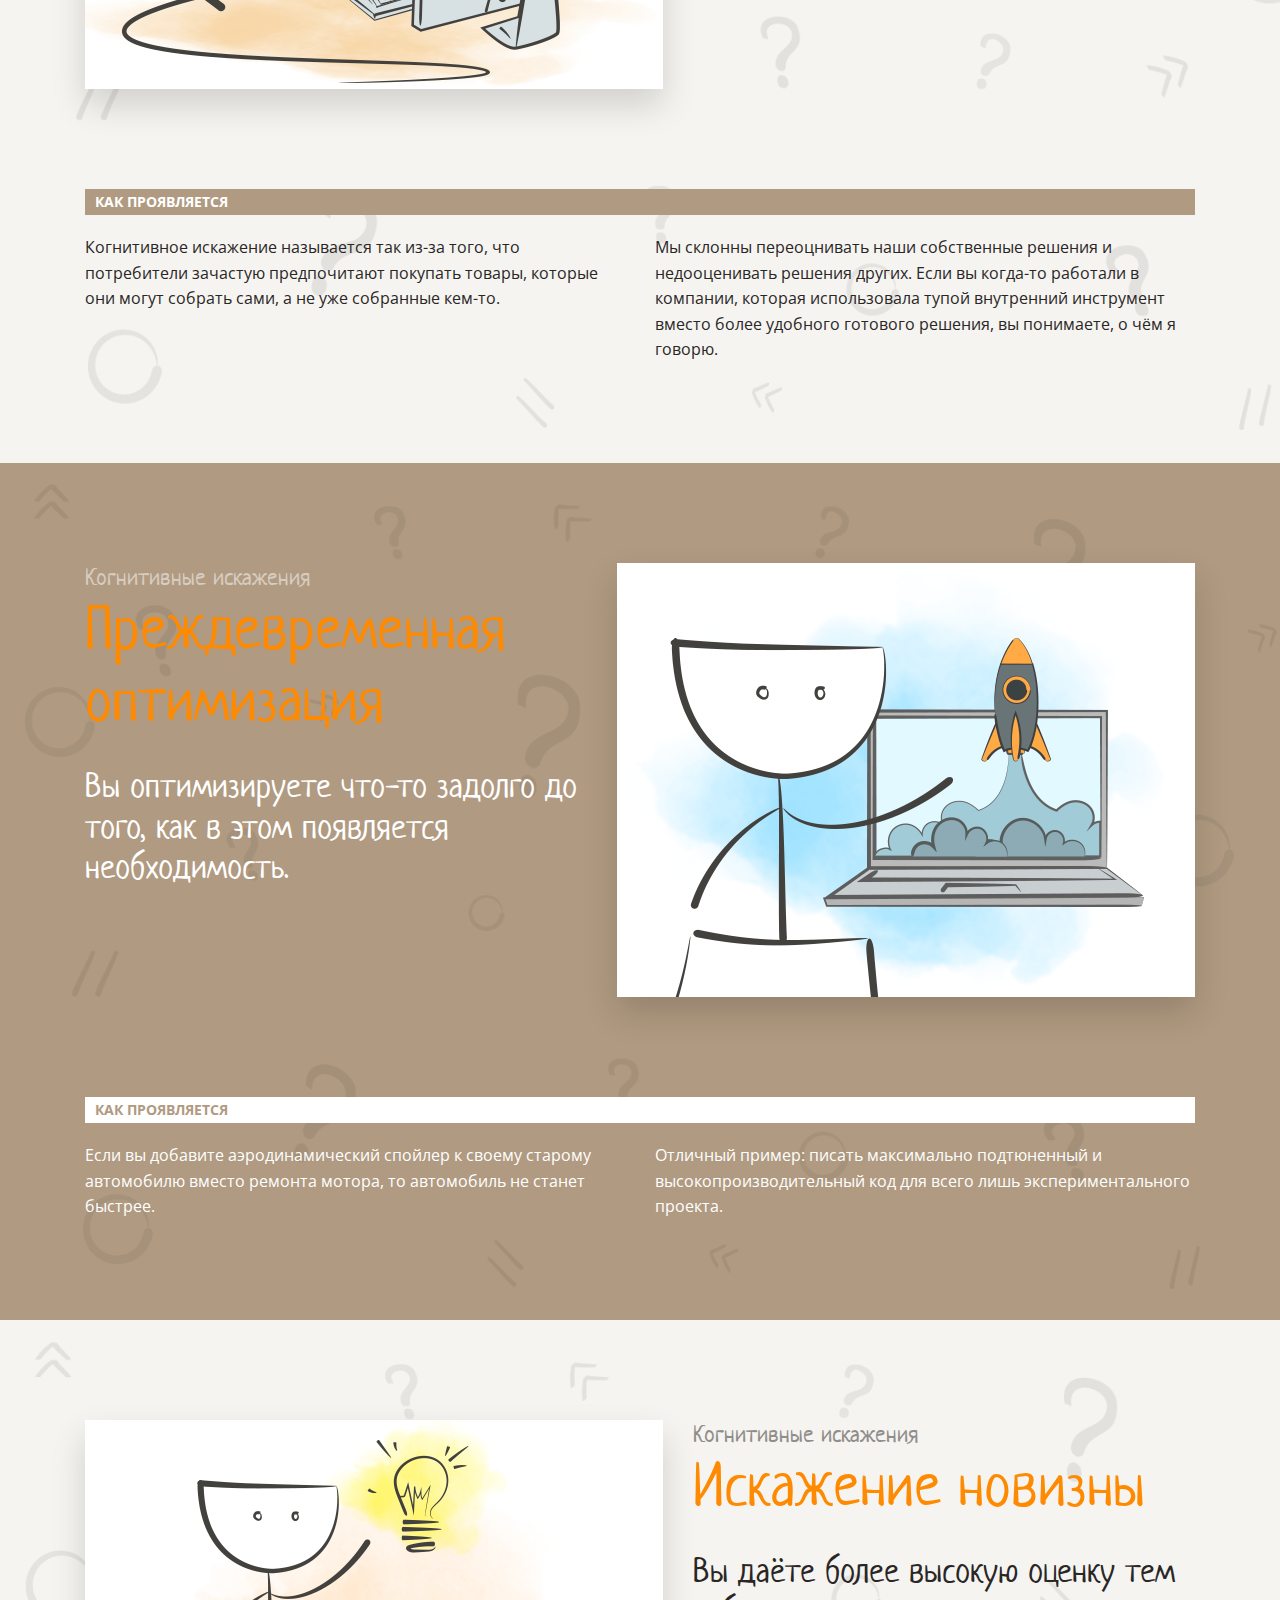
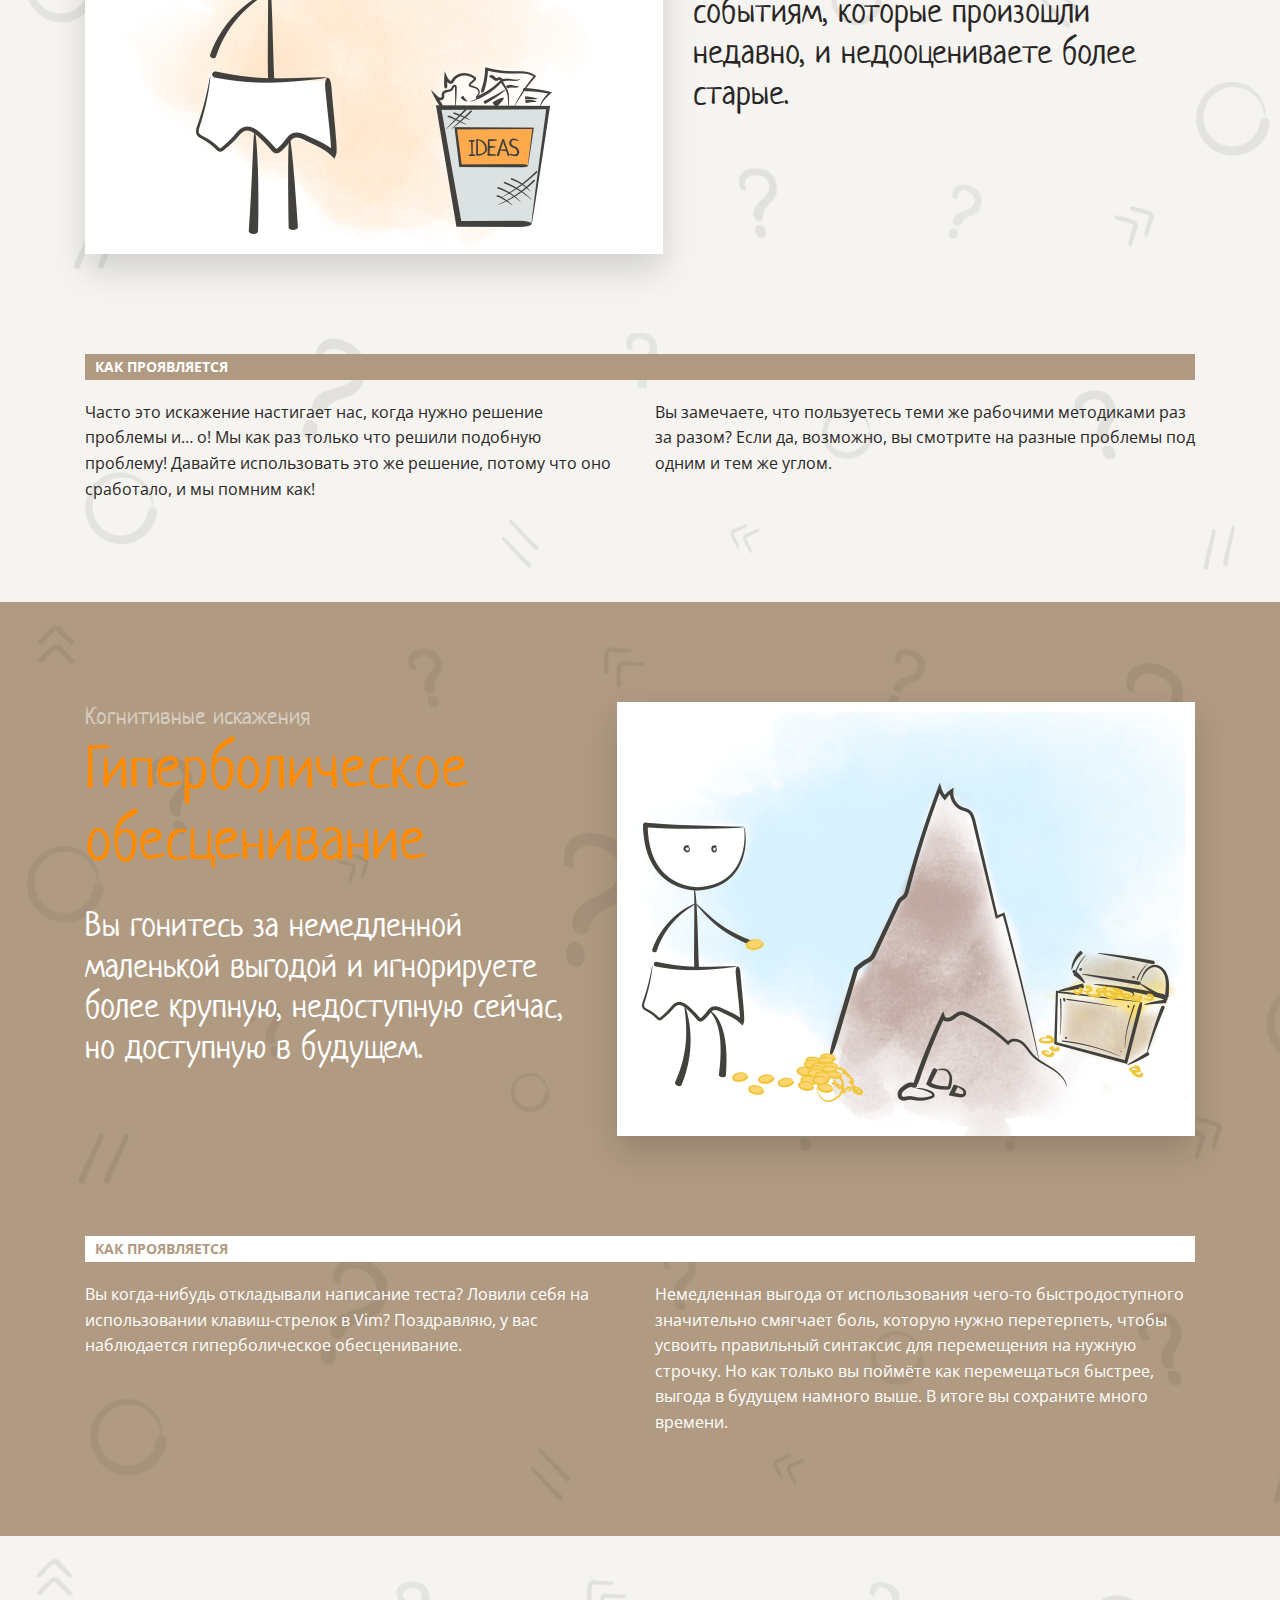
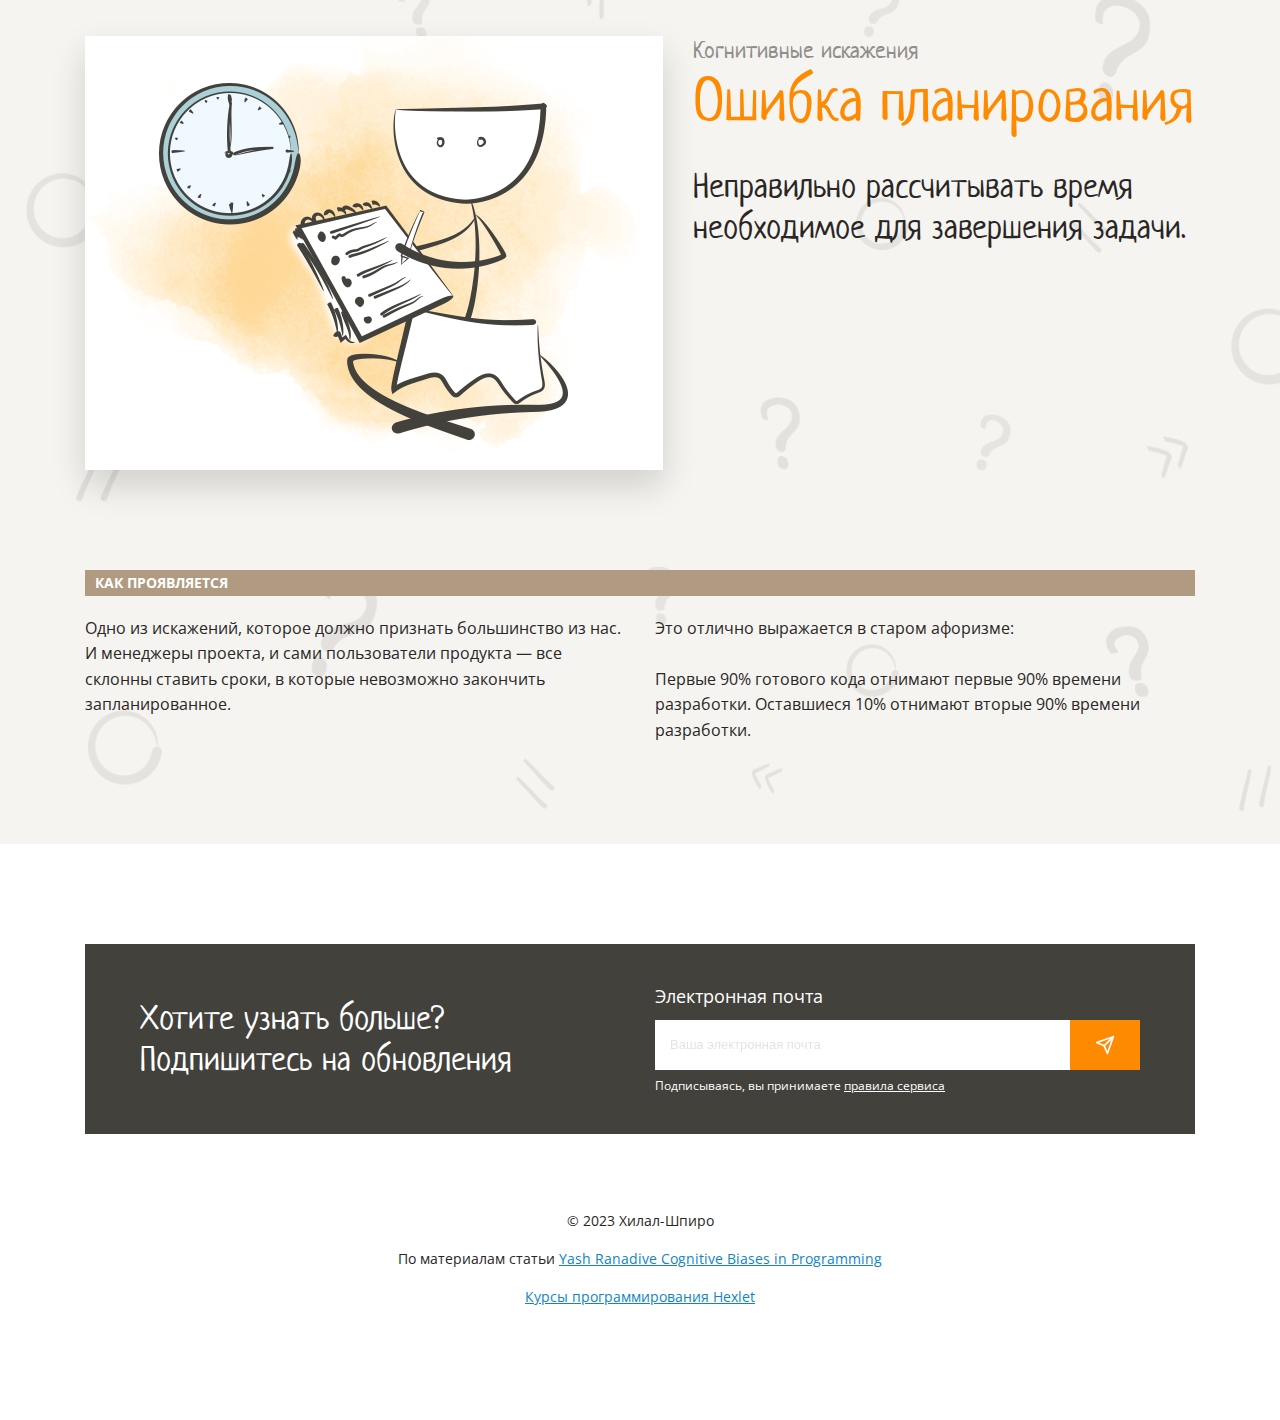
==== commit 4a0a98c1: "changed sturcture of the document" ====
--- a/index.html
+++ b/index.html
@@ -1,265 +1,257 @@
 <!DOCTYPE html>
-<html lang="en">
+<html lang="ru">
 <head>
     <meta charset="UTF-8">
-    <meta http-equiv="X-UA-Compatible" content="IE=edge">
     <meta name="viewport" content="width=device-width, initial-scale=1.0">
-    <link rel="stylesheet" href="./style.css">
-
-    <link rel="preconnect" href="https://fonts.googleapis.com">
-    <link rel="preconnect" href="https://fonts.gstatic.com" crossorigin>
-    <link href="https://fonts.googleapis.com/css2?family=Open+Sans:ital,wght@0,300;0,400;0,500;0,600;0,700;0,800;1,300;1,400;1,500;1,600;1,700;1,800&display=swap" rel="stylesheet">
-    <link href="https://fonts.googleapis.com/css2?family=Neucha&family=Open+Sans:ital,wght@0,300;0,400;0,500;0,600;0,700;0,800;1,300;1,400;1,500;1,600;1,700;1,800&display=swap" rel="stylesheet">
-
-    <title>Document</title>
+    <meta http-equiv="X-UA-Compatible" content="ie=edge">
+    <title>Когнитивные искажения - Smolib</title>
+    <link rel="stylesheet" href="styles/style.css">
 </head>
 <body>
-<!-- HEADER -->
-
-    <header>
-        <div class="background">
-            <div class="container">
-                
-                <h1>Когнитивные <br />искажения <br />
-                    <span class="dark">в программировании</span>
-                </h1>
-
-                <img src="./src/1block-img.png" alt="" class="image-1">
-
-                <div class="two-columns">
-                    <div class="text-column">
-                        <span>Мы, разработчики, часто сталкиваемся с проблемами, которые идут вразрез с нашей продуктивностью. Но мы часто игнорируем целостную картину. Некоторые из этих проблем малозаметны, некоторые существенны. Иногда с ними можно как-то справиться, а иногда, к сожалению, нет.</span>
-                    </div>
-
-                    <div class="text-column">
-                        <span>Вместе они формируют что-то вроде замкнутого цикла, и это может привести к длительной потере продуктивности, багам и бесконечному разочарованию. <br /> <br />
-                        Если мы сможем минимизировать воздействие одного или нескольких из этих факторов, то сможем сломать и цикл, а остатки нейтрализовать.</span>
-                    </div>
-                </div>
+    <header class="header">
+        <div class="header-image"></div>
+        <h1 class="header-title">
+            <span class="header-title-orange">Когнитивные<br>искажения</span><br>в программировании
+        </h1>
+        
+        <div class="header-columns">
+            <div class="header-column">
+                <p class="text-columns">
+                    Мы, разработчики, часто сталкиваемся с проблемами, которые идут вразрез с нашей продуктивностью. 
+                    Но мы часто игнорируем целостную картину. Некоторые из этих проблем малозаметны, некоторые существенны. 
+                    Иногда с ними можно как-то справиться, а иногда, к сожалению, нет.
+                </p>
+            </div>
+            <div class="header-column">
+                <p class="text-columns">
+                    Вместе они формируют что-то вроде замкнутого цикла, и это может привести к длительной потере продуктивности, 
+                    багам и бесконечному разочарованию.<br><br>
+                    Если мы сможем минимизировать воздействие одного или нескольких из этих факторов, то сможем 
+                    сломать и цикл, а остатки нейтрализовать.
+                </p>
+                <a href="#navigation"><button class="header-button">ПОДРОБНЕЕ</button></a>
             </div>
         </div>
     </header>
-
-
-<!-- MAIN SECTION -->
-
     <main>
-        <section class="video">
-            <div class="container">
-                <h2>
-                    <span class="dark" >Что же это такое, <br /></span>
-                    когнитивные искажения?
-                </h2>
-
-                <span>Что такое когнитивные искажения. Petrovna Channel</span>
-
-                <div class="videoframe">
-                    <iframe class="video" width="919" height="569" src="https://www.youtube.com/embed/jie9AizBqss" frameborder="0" allowfullscreen></iframe>
-                </div>
-            </div>
-        </section>
-
-
-<!-- NAVIGATION -->
-
-        <section  id="navigation">
-            <div class="bg-dark">
-                <div class="container">
-                    <h2 class="first-card" >
-                        5 когнитивных <br /> искажений <br />
-                        <span class="light" >о существовании <br /> которых стоит <br /> помнить</span>
+        <section class="section-video">
+            <h2 class="section-video-title">Что же это такое,<br><span class="section-video-title-orange">когнитивные искажения?</span></h2>
+            <p class="section-video-subtitle">Что такое когнитивные искажения. Petrovna Channel</p>
+            <iframe class="video" width="919" height="569" src="https://www.youtube.com/embed/jie9AizBqss" frameborder="0" allowfullscreen></iframe>
+        </section>
+        <nav class="nav" id="navigation">
+            <ul class="nav-ul">
+                <li class="nav-li-first">
+                    <h2 class="nav-title">
+                        <span class="nav-title-orange">5 когнитивных искажений</span><br>о существовании которых стоит помнить
                     </h2>
-
-                    <a href="#" class="card">
-                        <h1 class="dark">1</h1>
-                        <h3 class="h3-card">Эффект ИКЕА</h3>
-                        <p class="span-card" >Вы переоцениваете собственные решения, и, как следствие,
-                            недооцениваете решения других.</p>
-                    </a>
-
-                    <a href="#" class="card">
-                        <h1 class="dark">2</h1>
-                        <h3 class="h3-card">Преждевременная оптимизация</h3>
-                        <p class="span-card" >Вы оптимизируете что-то задолго до того, как в этом появляется необходимость.</p>
-                    </a>
-
-                    <a href="#" class="card">
-                        <h1 class="dark">3</h1>
-                        <h3 class="h3-card">Искажение новизны</h3>
-                        <p class="span-card" >Вы даёте более высокую оценку тем событиям, которые произошли недавно, и недооцениваете более старые.</p>
-                    </a>
-
-                    
-                    <a href="#" class="card">
-                        <h1 class="dark">4</h1>
-                        <h3 class="h3-card">Гиперболическое обесценивание</h3>
-                        <p class="span-card" >Вы гонитесь за немедленной маленькой выгодой и игнорируете более крупную, недоступную сейчас, но доступную в будущем.</p>
-                    </a>
-
-                    <a href="#" class="card">
-                        <h1 class="dark">5</h1>
-                        <h3 class="h3-card">Ошибка планирования</h3>
-                        <p class="span-card" >Неправильно рассчитывать время необходимое для завершения задачи.</p>
-                    </a>
-                </div>
-            </div>
-        </section>
-
-
-        <section id="ikea-effect" >
-            <div class="background">
-                <div class="container pg">
-                    <img src="./src/img-ikea-effect.png" alt="ikea-effect" style="width: 578px; height: 434px;">
-
-                    <div class="description">
-                        <h3>Когнитивные искажения</h3>
-                        <h2>Эффект ИКЕА</h2>
-
-                        <p>Вы переоцениваете собственные решения, и, как следствие, недооцениваете решения других.</p>
-                    </div>
-
-                    <div class="how-revealed">
-                        <span>КАК ПРОЯВЛЯЕТСЯ</span>
-
-                        <div class="two-columns">
-                            <div class="text-column">
-                                <span>Когнитивное искажение называется так из-за того, что потребители зачастую предпочитают покупать товары, которые они могут собрать сами, а не уже собранные кем-то.</span>
-                            </div>
-        
-                            <div class="text-column">
-                                <span>Мы склонны переоцнивать наши собственные решения и недооценивать решения других. Если вы когда-то работали в компании, которая использовала тупой внутренний инструмент вместо более удобного готового решения, вы понимаете, о чём я говорю.</span>
-                            </div>
-                        </div>
-                    </div>
-                </div>
-            </div>
-        </section>
-
-
-        <section id="premature-optimization" >
-            <div class="background bg-brown">
-                <div class="container pg">
-
-
-                    <div class="description brown">
-                        <h3>Когнитивные искажения</h3>
-                        <h2>Преждевременная оптимизация</h2>
-
-                        <p>Вы оптимизируете что-то задолго до того, как в этом появляется необходимость.</p>
-                    </div>
-
-                    <img src="./src/img-premature-optimization.png" alt="premature-optimization" style="width: 578px; height: 434px;">
-
-                    <div class="how-revealed brown">
-                        <span>КАК ПРОЯВЛЯЕТСЯ</span>
-
-                        <div class="two-columns">
-                            <div class="text-column">
-                                <span>Если вы добавите аэродинамический спойлер к своему старому автомобилю вместо ремонта мотора, то автомобиль не станет быстрее.</span>
-                            </div>
-        
-                            <div class="text-column">
-                                <span>Отличный пример: писать максимально подтюненный и высокопроизводительный код для всего лишь экспериментального проекта.</span>
-                            </div>
-                        </div>
-                    </div>
-                </div>
-            </div>
-        </section>
-
-        <section id="distortion-of-novelty" >
-            <div class="background">
-                <div class="container pg">
-                    <img src="./src/img-distortion-of-novelty.png" alt="distortion-of-novelty" style="width: 578px; height: 434px;">
-
-                    <div class="description">
-                        <h3>Когнитивные искажения</h3>
-                        <h2>Искажение новизны</h2>
-
-                        <p>Вы гонитесь за немедленной маленькой выгодой и игнорируете более крупную, недоступную сейчас, но доступную в будущем.</p>
-                    </div>
-
-                    <div class="how-revealed">
-                        <span>КАК ПРОЯВЛЯЕТСЯ</span>
-
-                        <div class="two-columns">
-                            <div class="text-column">
-                                <span>Часто это искажение настигает нас, когда нужно решение проблемы и… о! Мы как раз только что решили подобную проблему! Давайте использовать это же решение, потому что оно сработало, и мы помним как!</span>
-                            </div>
-        
-                            <div class="text-column">
-                                <span>Вы замечаете, что пользуетесь теми же рабочими методиками раз за разом? Если да, возможно, вы смотрите на разные проблемы под одним и тем же углом.</span>
-                            </div>
-                        </div>
-                    </div>
-                </div>
-            </div>
-        </section>
-
-
-        <section id="hyperbolic-depreciation" >
-            <div class="background bg-brown">
-                <div class="container pg">
-
-
-                    <div class="description brown">
-                        <h3>Когнитивные искажения</h3>
-                        <h2>Гиперболическое обесценивание</h2>
-
-                        <p>Вы гонитесь за немедленной маленькой выгодой и игнорируете более крупную, недоступную сейчас, но доступную в будущем.</p>
-                    </div>
-
-                    <img src="./src/img-hyperbolic-depreciation.png" alt="hyperbolic-depreciation" style="width: 578px; height: 434px;">
-
-                    <div class="how-revealed brown">
-                        <span>КАК ПРОЯВЛЯЕТСЯ</span>
-
-                        <div class="two-columns">
-                            <div class="text-column">
-                                <span>Вы когда-нибудь откладывали написание теста? Ловили себя на использовании клавиш-стрелок в Vim? Поздравляю, у вас наблюдается гиперболическое обесценивание.</span>
-                            </div>
-        
-                            <div class="text-column">
-                                <span>Немедленная выгода от использования чего-то быстродоступного значительно смягчает боль, которую нужно перетерпеть, чтобы усвоить правильный синтаксис для перемещения на нужную строчку. Но как только вы поймёте как перемещаться быстрее, выгода в будущем намного выше. В итоге вы сохраните много времени.</span>
-                            </div>
-                        </div>
-                    </div>
-                </div>
-            </div>
-        </section>
-
-
-        <section id="errors-in-planning" >
-            <div class="background">
-                <div class="container pg">
-                    <img src="./src/img-planning-error.png" alt="ikea-effect" style="width: 578px; height: 434px;">
-
-                    <div class="description">
-                        <h3>Когнитивные искажения</h3>
-                        <h2>Ошибка планирования</h2>
-
-                        <p>Неправильно рассчитывать время необходимое для завершения задачи.</p>
-                    </div>
-
-                    <div class="how-revealed">
-                        <span>КАК ПРОЯВЛЯЕТСЯ</span>
-
-                        <div class="two-columns">
-                            <div class="text-column">
-                                <span>Одно из искажений, которое должно признать большинство из нас. И менеджеры проекта, и сами пользователи продукта — все склонны ставить сроки, в которые невозможно закончить запланированное.</span>
-                            </div>
-        
-                            <div class="text-column">
-                                <span>Это отлично выражается в старом афоризме: <br /><br />
-                                    Первые 90% готового кода отнимают первые 90% времени разработки. Оставшиеся 10% отнимают вторые 90% времени разработки.</span>
-                            </div>
-                        </div>
-                    </div>
+                </li>
+                <li class="nav-li">
+                    <a class="nav-link"  href="#ikea-effect">
+                        <span class="nav-num">1</span>
+                        <h3 class="nav-subtitle">
+                            Эффект ИКЕА
+                        </h3>
+                        <p class="nav-text">Вы переоцениваете собственные решения, и, как следствие, недооцениваете решения других.</p>
+                    </a>
+                </li>
+                <li class="nav-li">
+                    <a class="nav-link"  href="#premature-optimization">
+                        <span class="nav-num">2</span>
+                        <h3 class="nav-subtitle">
+                           Преждевременная оптимизация
+                        </h3>
+                        <p class="nav-text">Вы оптимизируете что-то задолго до того, как в этом появляется необходимость.</p>
+                    </a>
+                </li>
+                <li class="nav-li">
+                    <a class="nav-link"  href="#distortion-of-novelty">
+                        <span class="nav-num">3</span>
+                        <h3 class="nav-subtitle">
+                            Искажение новизны
+                        </h3>
+                        <p class="nav-text">Вы даёте более высокую оценку тем событиям, которые произошли недавно, и недооцениваете более старые.</p>
+                    </a>
+                </li>
+                <li class="nav-li">
+                    <a class="nav-link"  href="#hyperbolic-depreciation">
+                        <span class="nav-num">4</span>
+                        <h3 class="nav-subtitle">
+                            Гиперболическое обесценивание
+                        </h3>
+                        <p class="nav-text">Вы гонитесь за немедленной маленькой выгодой и игнорируете более крупную, недоступную сейчас, но доступную в будущем.</p>
+                    </a>
+                </li>
+                <li class="nav-li">
+                    <a class="nav-link"  href="#errors-in-planning">
+                        <span class="nav-num">5</span>
+                        <h3 class="nav-subtitle">
+                            Ошибка планирования
+                        </h3>
+                        <p class="nav-text">Неправильно рассчитывать время необходимое для завершения задачи.</p>
+                    </a>
+                </li>
+            </ul>
+        </nav>
+        <section class="section-main" id="ikea-effect">
+            <div class="section-main-flex">
+                <div class="section-main-name">
+                    <img class="section-main-img" src="assets/images/1.png" alt="Эффект ИКЕА">
+                    <div class="section-main-name-right">
+                        <p class="section-main-subtitle">
+                            Когнитивные искажения
+                        </p>
+                        <h2 class="section-main-title">
+                            Эффект ИКЕА
+                        </h2>
+                        <p class="section-main-text">
+                            Вы переоцениваете собственные решения, и, как следствие, недооцениваете решения других.
+                        </p>
+                    </div>
+                </div>
+                <p class="section-main-microtitle">
+                    КАК ПРОЯВЛЯЕТСЯ
+                </p>
+                <div class="main-columns">
+                    <p class="main-column">
+                        Когнитивное искажение называется так из-за того, что потребители зачастую предпочитают покупать товары, 
+                        которые они могут собрать сами, а не уже собранные кем-то.
+                    </p>
+                    <p class="main-column">
+                        Мы склонны переоцнивать наши собственные решения и недооценивать решения других. Если вы когда-то
+                        работали в компании, которая использовала тупой внутренний инструмент вместо более удобного 
+                        готового решения, вы понимаете, о чём я говорю.
+                    </p>
+                </div>
+            </div>
+        </section>
+        <section class="section-main dark-theme" id="premature-optimization">
+            <div class="section-main-flex">
+                <div class="section-main-name">
+                    <div class="section-main-name-right">
+                        <p class="section-main-subtitle subtitle-dark-theme ">
+                            Когнитивные искажения
+                        </p>
+                        <h2 class="section-main-title">
+                            Преждевременная оптимизация
+                        </h2>
+                        <p class="section-main-text">
+                            Вы оптимизируете что-то задолго до того, как в этом появляется необходимость.
+                        </p>
+                    </div>
+                    <img class="section-main-img img-dark-theme " src="assets/images/2.png" alt="Преждевременная оптимизация">
+                </div>
+                <p class="section-main-microtitle microtitle-dark-theme">
+                    КАК ПРОЯВЛЯЕТСЯ
+                </p>
+                <div class="main-columns">
+                    <p class="main-column">
+                        Если вы добавите аэродинамический спойлер к своему старому автомобилю вместо ремонта мотора, 
+                        то автомобиль не станет быстрее.
+                    </p>
+                    <p class="main-column">
+                        Отличный пример: писать максимально подтюненный и высокопроизводительный код для всего лишь 
+                        экспериментального проекта.
+                    </p>
+                </div>
+            </div>
+        </section>
+        <section class="section-main" id="distortion-of-novelty">
+            <div class="section-main-flex">
+                <div class="section-main-name">
+                    <img class="section-main-img" src="assets/images/3.png" alt="Искажение новизны">
+                    <div class="section-main-name-right">
+                        <p class="section-main-subtitle">
+                            Когнитивные искажения
+                        </p>
+                        <h2 class="section-main-title">
+                            Искажение новизны
+                        </h2>
+                        <p class="section-main-text">
+                            Вы даёте более высокую оценку тем событиям, которые произошли недавно, и недооцениваете более старые.
+                        </p>
+                    </div>
+                </div>
+                <p class="section-main-microtitle">
+                    КАК ПРОЯВЛЯЕТСЯ
+                </p>
+                <div class="main-columns">
+                    <p class="main-column">
+                        Часто это искажение настигает нас, когда нужно решение проблемы и… о! Мы как раз только что решили подобную 
+                        проблему! Давайте использовать это же решение, потому что оно сработало, и мы помним как!
+                    </p>
+                    <p class="main-column">
+                        Вы замечаете, что пользуетесь теми же рабочими методиками раз за разом? Если да, возможно, 
+                        вы смотрите на разные проблемы под одним и тем же углом.
+                    </p>
+                </div>
+            </div>
+        </section>
+        <section class="section-main dark-theme" id="hyperbolic-depreciation">
+            <div class="section-main-flex">
+                <div class="section-main-name">
+                    <div class="section-main-name-right">
+                        <p class="section-main-subtitle subtitle-dark-theme ">
+                            Когнитивные искажения
+                        </p>
+                        <h2 class="section-main-title">
+                            Гиперболическое обесценивание
+                        </h2>
+                        <p class="section-main-text">
+                            Вы гонитесь за немедленной маленькой выгодой и игнорируете более крупную, недоступную сейчас, но доступную в будущем.
+                        </p>
+                    </div>
+                    <img class="section-main-img img-dark-theme " src="assets/images/4.png" alt="Гиперболическое обесценивание">
+                </div>
+                <p class="section-main-microtitle microtitle-dark-theme">
+                    КАК ПРОЯВЛЯЕТСЯ
+                </p>
+                <div class="main-columns">
+                    <p class="main-column">
+                        Вы когда-нибудь откладывали написание теста? Ловили себя на использовании клавиш-стрелок в Vim? Поздравляю, 
+                        у вас наблюдается гиперболическое обесценивание.
+                    </p>
+                    <p class="main-column">
+                        Немедленная выгода от использования чего-то быстродоступного значительно смягчает боль, которую нужно перетерпеть, 
+                        чтобы усвоить правильный синтаксис для перемещения на нужную строчку. Но как только вы поймёте как 
+                        перемещаться быстрее, выгода в будущем намного выше. В итоге вы сохраните много времени.
+                    </p>
+                </div>
+            </div>
+        </section>
+        <section class="section-main" id="errors-in-planning">
+            <div class="section-main-flex">
+                <div class="section-main-name">
+                    <img class="section-main-img" src="assets/images/5.png" alt="Ошибка планирования">
+                    <div class="section-main-name-right">
+                        <p class="section-main-subtitle">
+                            Когнитивные искажения
+                        </p>
+                        <h2 class="section-main-title">
+                            Ошибка планирования
+                        </h2>
+                        <p class="section-main-text">
+                            Неправильно рассчитывать время необходимое для завершения задачи.
+                        </p>
+                    </div>
+                </div>
+                <p class="section-main-microtitle">
+                    КАК ПРОЯВЛЯЕТСЯ
+                </p>
+                <div class="main-columns">
+                    <p class="main-column">
+                        Одно из искажений, которое должно признать большинство из нас. 
+                        И менеджеры проекта, и сами пользователи продукта — все склонны 
+                        ставить сроки, в которые невозможно закончить запланированное.
+                    </p>
+                    <p class="main-column">
+                        Это отлично выражается в старом афоризме:<br><br>
+                        Первые 90% готового кода отнимают первые 90% времени разработки. Оставшиеся 10% отнимают вторые 90% времени разработки.
+                    </p>
                 </div>
             </div>
         </section>
     </main>
-
     <footer class="footer">
         <div class="footer-subscribe">
             <h2 class="footer-title">Хотите узнать больше?<br> Подпишитесь на обновления</h2>
@@ -284,7 +276,5 @@
         <p class="footer-authors">По материалам статьи <a class="footer-links" target="_blank" href="https://medium.com/hackernoon/cognitive-biases-in-programming-5e937707c27b">Yash Ranadive Cognitive Biases in Programming</a></p>
         <p class="footer-authors"><a class="footer-links"  target="_blank"  href="https://ru.hexlet.io/my">Курсы программирования Hexlet</a></p>
     </footer>
-
-    
 </body>
-</html>+</html>
--- a/styles/style.css
+++ b/styles/style.css
@@ -0,0 +1,616 @@
+@font-face {
+  font-family: 'Open Sans';
+  src: url('../assets/fonts/OpenSans-VariableFont_wdth,wght.ttf');
+}
+
+@font-face {
+  font-family: 'Neucha';
+  src: url('../assets/fonts/Neucha-Regular.ttf');
+}
+
+body {
+  margin: 0;
+
+  color: #2a2626;
+
+  font-size: 16px;
+  font-family: 'Open Sans', sans-serif;
+  line-height: 1.6em;
+}
+
+h1,
+h2,
+h3 {
+  margin: 0;
+
+  color: #fe8a02;
+
+  font-family: 'Neucha', sans-serif;
+  line-height: 1.2em;
+}
+
+h1 {
+  font-size: 72px;
+}
+
+h2 {
+  font-size: 60px;
+}
+
+h3 {
+  font-size: 34px;
+}
+
+.header {
+  position: relative;
+
+  display: flex;
+  flex-direction: column;
+  align-items: center;
+
+  min-width: 1110px;
+
+  margin: 0;
+
+  overflow: hidden;
+
+  background-color: #f5f4f0;
+}
+
+.header::before {
+  position: absolute;
+  top: 0;
+  left: 0;
+
+  width: 100%;
+  height: 100%;
+
+  margin: 0;
+
+  background-image: url('../assets/images/background.png');
+  background-repeat: no-repeat;
+  background-size: cover;
+
+  opacity: 0.1;
+
+  content: '';
+}
+
+.header-image {
+  position: absolute;
+  top: 55px;
+  right: -103px;
+
+  z-index: 1;
+
+  width: 1082px;
+  height: 525px;
+
+  background-image: url('../assets/images/main.png');
+  background-repeat: no-repeat;
+  background-size: cover;
+}
+
+.header-title {
+  position: relative;
+
+  z-index: 2;
+
+  width: 1110px;
+
+  margin: 100px 0 0 0;
+
+  font-weight: 400;
+  font-size: 72px;
+  line-height: 1.2em;
+}
+
+.header-title-orange {
+  color: #fe8a02;
+}
+
+.header-columns {
+  display: flex;
+  align-self: center;
+
+  margin: 185px 0 100px;
+}
+
+.header-column {
+  position: relative;
+
+  max-width: 540px;
+
+  margin: 0 30px 0 0;
+}
+
+.header-column:last-of-type {
+  margin: 0;
+}
+
+.text-columns {
+  margin: 30px 0 0;
+
+  color: #2a2626;
+
+  font-size: 16px;
+  line-height: 1.6em;
+  break-inside: avoid;
+  break-after: column;
+}
+
+.header-button {
+  width: 148px;
+  height: 49px;
+
+  margin-top: 42px;
+
+  color: white;
+
+  font-weight: 700;
+  font-size: 16px;
+  line-height: 1.6em;
+
+  background-color: #fe8a02;
+
+  border: none;
+}
+
+.header-button:hover {
+  background-color: #ea7600;
+}
+
+.section-video {
+  position: relative;
+
+  display: flex;
+  flex-direction: column;
+  align-items: center;
+
+  margin: 0;
+  margin-bottom: -100px;
+}
+
+.section-video-title {
+  margin: 100px 0 25px;
+
+  color: #2a2626;
+
+  font-weight: 400;
+  font-size: 60px;
+  line-height: 72px;
+  text-align: center;
+}
+
+.section-video-title-orange {
+  color: #fe8a02;
+}
+
+.section-video-subtitle {
+  margin: 5px 0 30px 0;
+
+  color: #2a2626;
+
+  font-weight: 400;
+  font-size: 16px;
+  line-height: 1.6em;
+}
+
+.video {
+  z-index: 2;
+
+  align-self: center;
+
+  box-sizing: border-box;
+
+  margin: 0;
+  padding: 0;
+
+  filter: drop-shadow(0 16px 32px rgba(0, 0, 0, 0.15));
+}
+
+.nav {
+  display: flex;
+  justify-content: center;
+
+  box-sizing: border-box;
+
+  margin: 0;
+  padding: 178px 0 100px;
+
+  background-color: #42413c;
+}
+
+.nav-ul {
+  display: flex;
+  flex-wrap: wrap;
+  justify-content: space-between;
+
+  width: 1110px;
+
+  margin: 0;
+  padding: 0;
+
+  list-style-type: none;
+}
+
+.nav-li {
+  box-sizing: border-box;
+
+  width: 350px;
+
+  margin: 0;
+  margin-top: 20px;
+  padding: 24px;
+
+  background-color: #f5f4f0;
+}
+
+.nav-li-first {
+  box-sizing: border-box;
+  width: 350px;
+
+  margin: 0;
+  margin-top: 20px;
+  padding: 0;
+
+  background-color: #42413c;
+}
+
+.nav-title {
+  margin: 0;
+
+  color: white;
+
+  font-weight: 400;
+  font-size: 52px;
+  line-height: 1.2em;
+}
+
+.nav-title-orange {
+  color: #fe8a02;
+}
+
+.nav-subtitle {
+  margin: 40px 0 16px;
+
+  color: #fe8a02;
+
+  font-weight: 400;
+  font-size: 34px;
+  line-height: 1.2em;
+}
+
+.nav-num {
+  color: #42413c;
+
+  font-size: 64px;
+  font-family: 'Neucha', sans-serif;
+  line-height: 1.1em;
+}
+
+.nav-text {
+  margin: 0;
+
+  color: #2a2626;
+
+  font-size: 16px;
+  line-height: 26px;
+}
+
+.nav-link {
+  display: block;
+
+  width: 100%;
+  height: 100%;
+
+  text-decoration: none;
+}
+
+.nav-li:hover {
+  background-color: #fe8a02;
+}
+
+.nav-li:hover .nav-subtitle,
+.nav-li:hover .nav-text,
+.nav-li:hover .nav-num {
+  color: white;
+}
+
+.section-main {
+  position: relative;
+
+  display: flex;
+  flex-direction: column;
+  align-items: center;
+
+  width: 100%;
+  height: 100%;
+
+  background-color: #f5f4f0;
+}
+
+.section-main::before {
+  position: absolute;
+  top: 0;
+  left: 0;
+
+  z-index: 1;
+
+  width: 100%;
+  height: 100%;
+
+  margin: 0;
+
+  background-image: url('../assets/images/background.png');
+  background-repeat: no-repeat;
+  background-size: cover;
+  opacity: 0.1;
+
+  content: '';
+}
+
+.section-main-flex {
+  z-index: 2;
+
+  flex-direction: column;
+  align-items: center;
+
+  width: 1110px;
+
+  margin: 100px 0;
+}
+
+.section-main-name {
+  display: flex;
+  flex-direction: row;
+}
+
+.section-main-img {
+  width: 578px;
+  height: 434px;
+
+  margin: 0 30px 0 0;
+
+  box-shadow: 0 16px 32px rgba(0, 0, 0, 0.15);
+}
+
+.section-main-name-right {
+  display: flex;
+  flex-direction: column;
+}
+
+.section-main-subtitle {
+  margin: 0;
+
+  color: #908d8b;
+
+  font-weight: 400;
+  font-size: 24px;
+  font-family: 'Neucha', sans-serif;
+  line-height: 1.2em;
+}
+
+.section-main-title {
+  margin: 0;
+
+  font-weight: 400;
+  font-size: 60px;
+  line-height: 1.2em;
+}
+
+.section-main-text {
+  margin: 30px 0 0;
+
+  font-weight: 400;
+  font-size: 34px;
+  font-family: 'Neucha', sans-serif;
+  line-height: 1.2em;
+}
+
+.section-main-microtitle {
+  box-sizing: border-box;
+
+  width: 100%;
+  height: 26px;
+
+  margin: 100px 0 20px;
+  padding: 5px 0 5px 10px;
+
+  color: white;
+
+  font-weight: 700;
+  font-size: 14px;
+  line-height: 1.2em;
+
+  background-color: #b09a81;
+}
+
+.main-columns {
+  display: flex;
+  flex-direction: row;
+}
+
+.main-column {
+  width: 50%;
+  margin: 0 30px 0 0;
+
+  font-weight: 400;
+  font-size: 16px;
+  line-height: 1.6;
+}
+
+.main-column:last-of-type {
+  margin: 0;
+}
+
+.dark-theme {
+  color: white;
+
+  background-color: #b09a81;
+}
+
+.subtitle-dark-theme {
+  color: #d7ccc0;
+}
+
+.microtitle-dark-theme {
+  color: #b09a81;
+
+  background-color: white;
+}
+
+.img-dark-theme {
+  margin: 0 0 0 30px;
+}
+
+.footer {
+  display: flex;
+  flex-direction: column;
+  align-items: center;
+}
+
+.footer-subscribe {
+  display: flex;
+  align-items: center;
+  justify-content: space-between;
+
+  width: 1110px;
+  height: 190px;
+
+  margin: 100px 0 76px;
+
+  background-color: #42413c;
+}
+
+.footer-title {
+  margin: 0 0 0 55px;
+
+  color: white;
+
+  font-weight: 400;
+  font-size: 34px;
+  line-height: 1.2em;
+
+  text-align: left;
+}
+
+.footer-right-column {
+  display: flex;
+  flex-direction: column;
+  align-items: flex-start;
+  margin-right: 55px;
+}
+
+.footer-email {
+  margin: 0 0 9px 0;
+
+  color: white;
+
+  font-weight: 400;
+  font-size: 18px;
+  line-height: 1.6em;
+}
+
+.footer-forms {
+  position: relative;
+
+  display: flex;
+}
+
+.footer-form {
+  position: relative;
+
+  box-sizing: border-box;
+
+  width: 415px;
+  height: 50px;
+
+  padding-left: 15px;
+
+  border: none;
+}
+
+::placeholder {
+  color: #757575;
+
+  font-weight: 400;
+  font-size: 13px;
+  line-height: 1.6em;
+
+  opacity: 0.2;
+}
+
+.sr-only {
+  position: absolute;
+
+  width: 1px;
+  height: 1px;
+  padding: 0;
+
+  overflow: hidden;
+
+  white-space: nowrap;
+
+  border: 0;
+}
+
+.footer-button {
+  position: relative;
+
+  width: 70px;
+  height: 50px;
+
+  background-color: #fe8a02;
+
+  border: none;
+}
+
+.footer-button::before {
+  position: absolute;
+  top: 15px;
+  left: 25px;
+
+  width: 20px;
+  height: 20px;
+
+  background-image: url('../assets/images/send.svg');
+  background-repeat: no-repeat;
+  background-size: cover;
+
+  content: '';
+}
+
+.footer-button:hover {
+  background-color: #ea7600;
+}
+
+.footer-rules {
+  margin: 0;
+
+  color: white;
+
+  font-weight: 400;
+  font-size: 12px;
+  line-height: 1.6em;
+}
+
+.footer-link-rules {
+  color: white;
+}
+
+.footer-authors {
+  margin: 0 0 16px 0;
+
+  font-weight: 400;
+  font-size: 14px;
+  line-height: 1.6;
+}
+
+.footer-authors:last-of-type {
+  margin-bottom: 111px;
+}
+
+.footer-links {
+  color: #1085c5;
+}
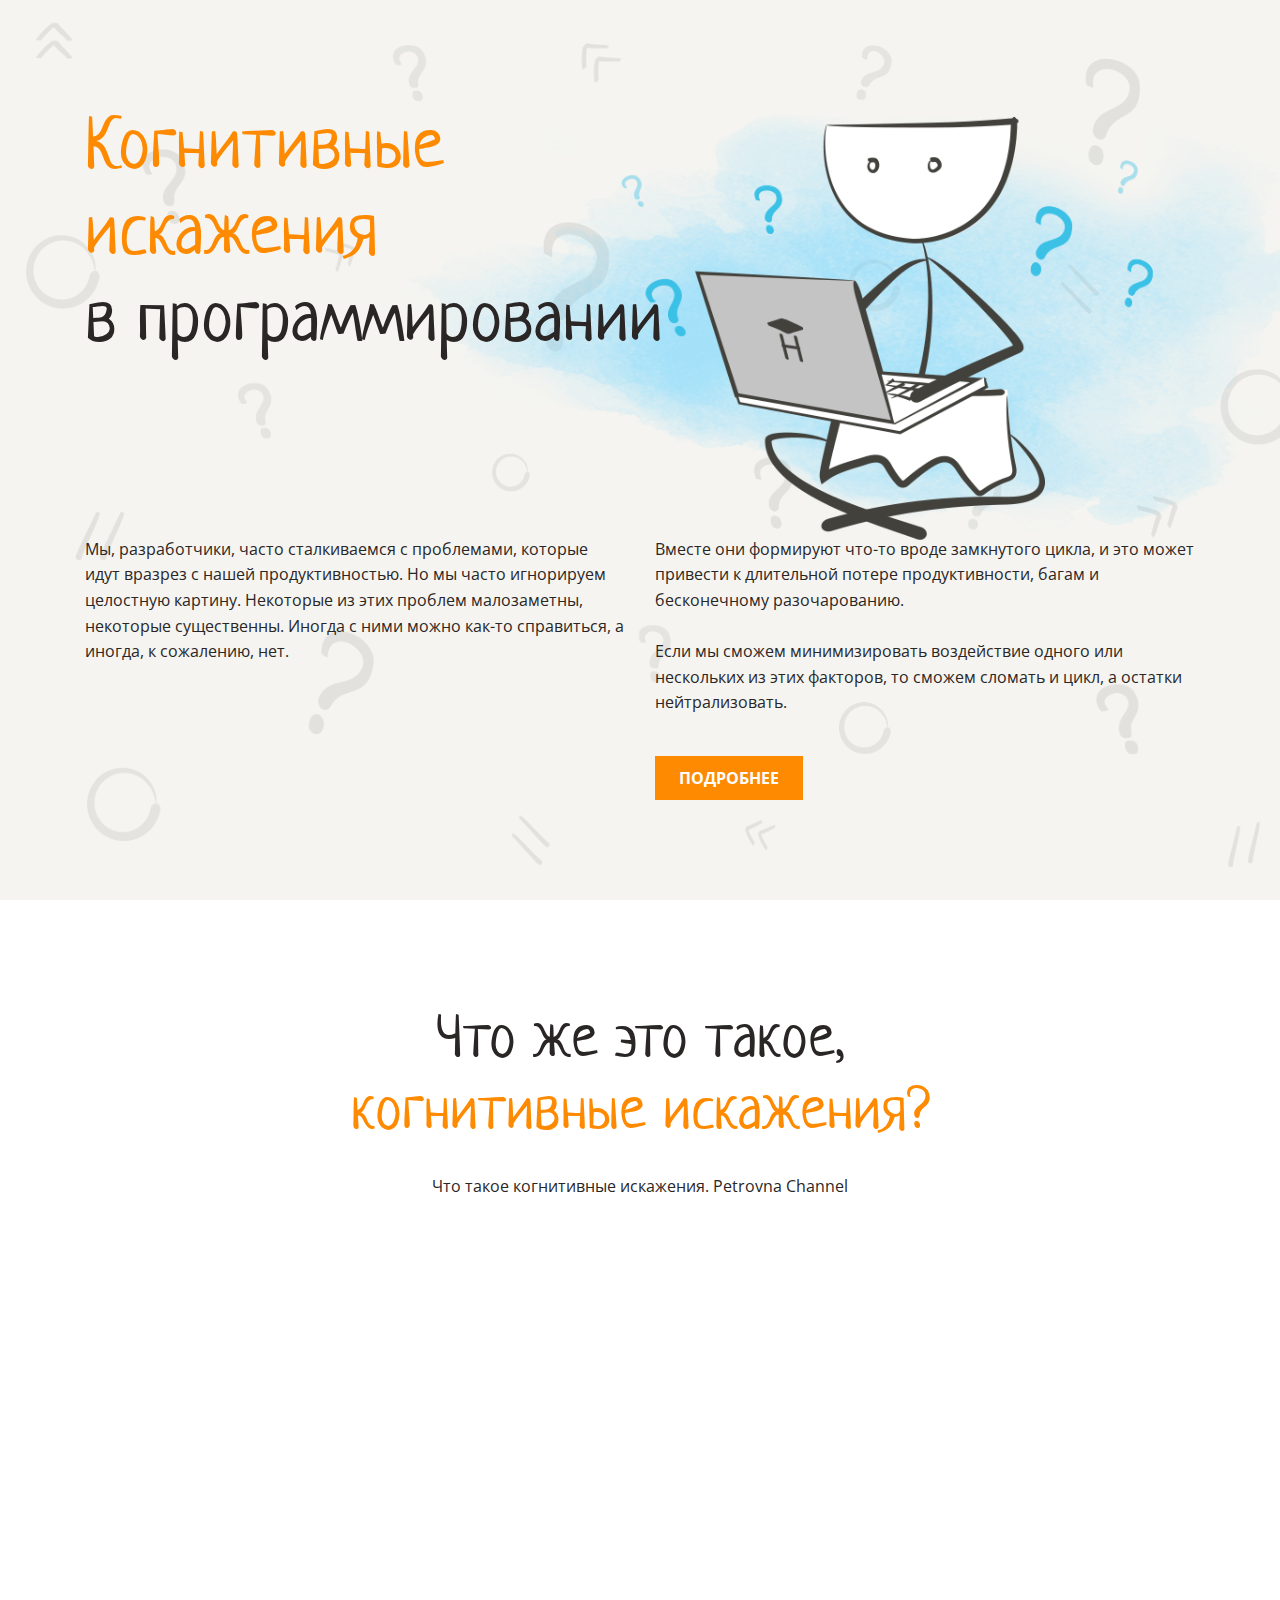
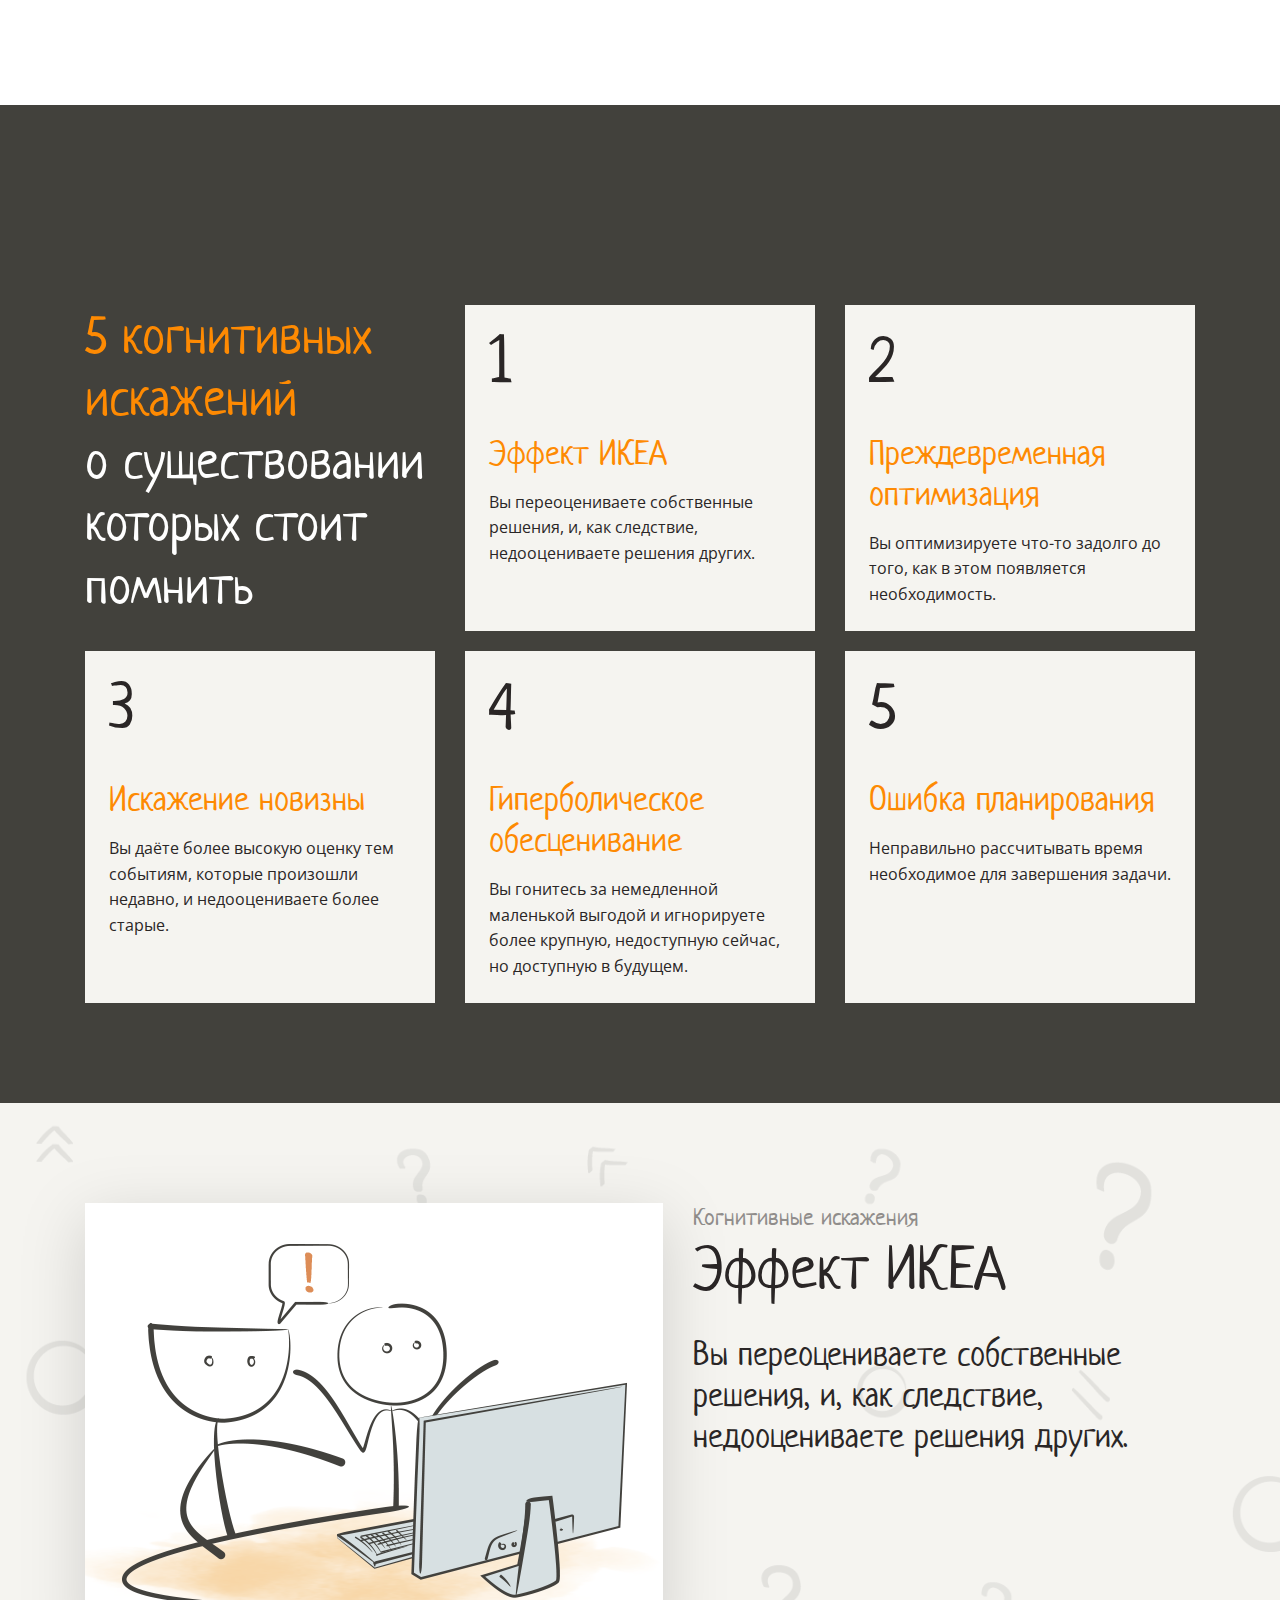
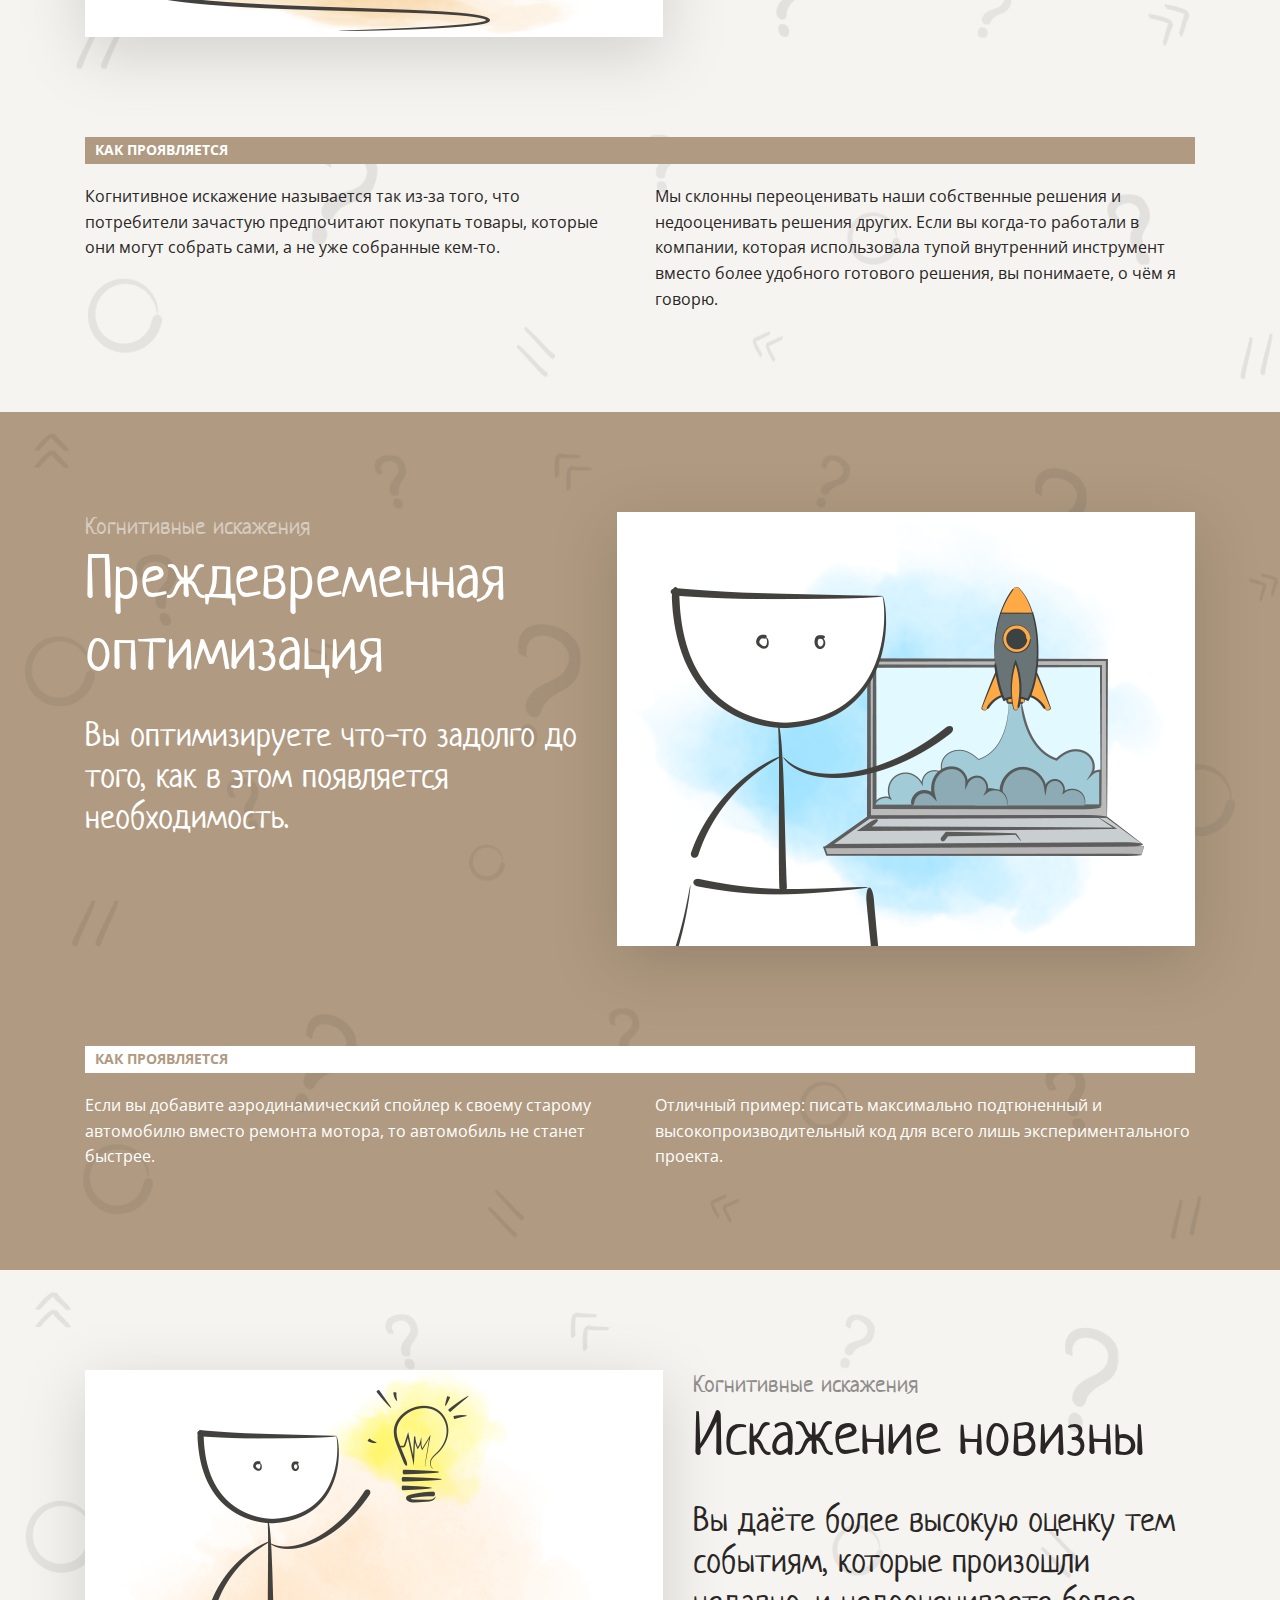
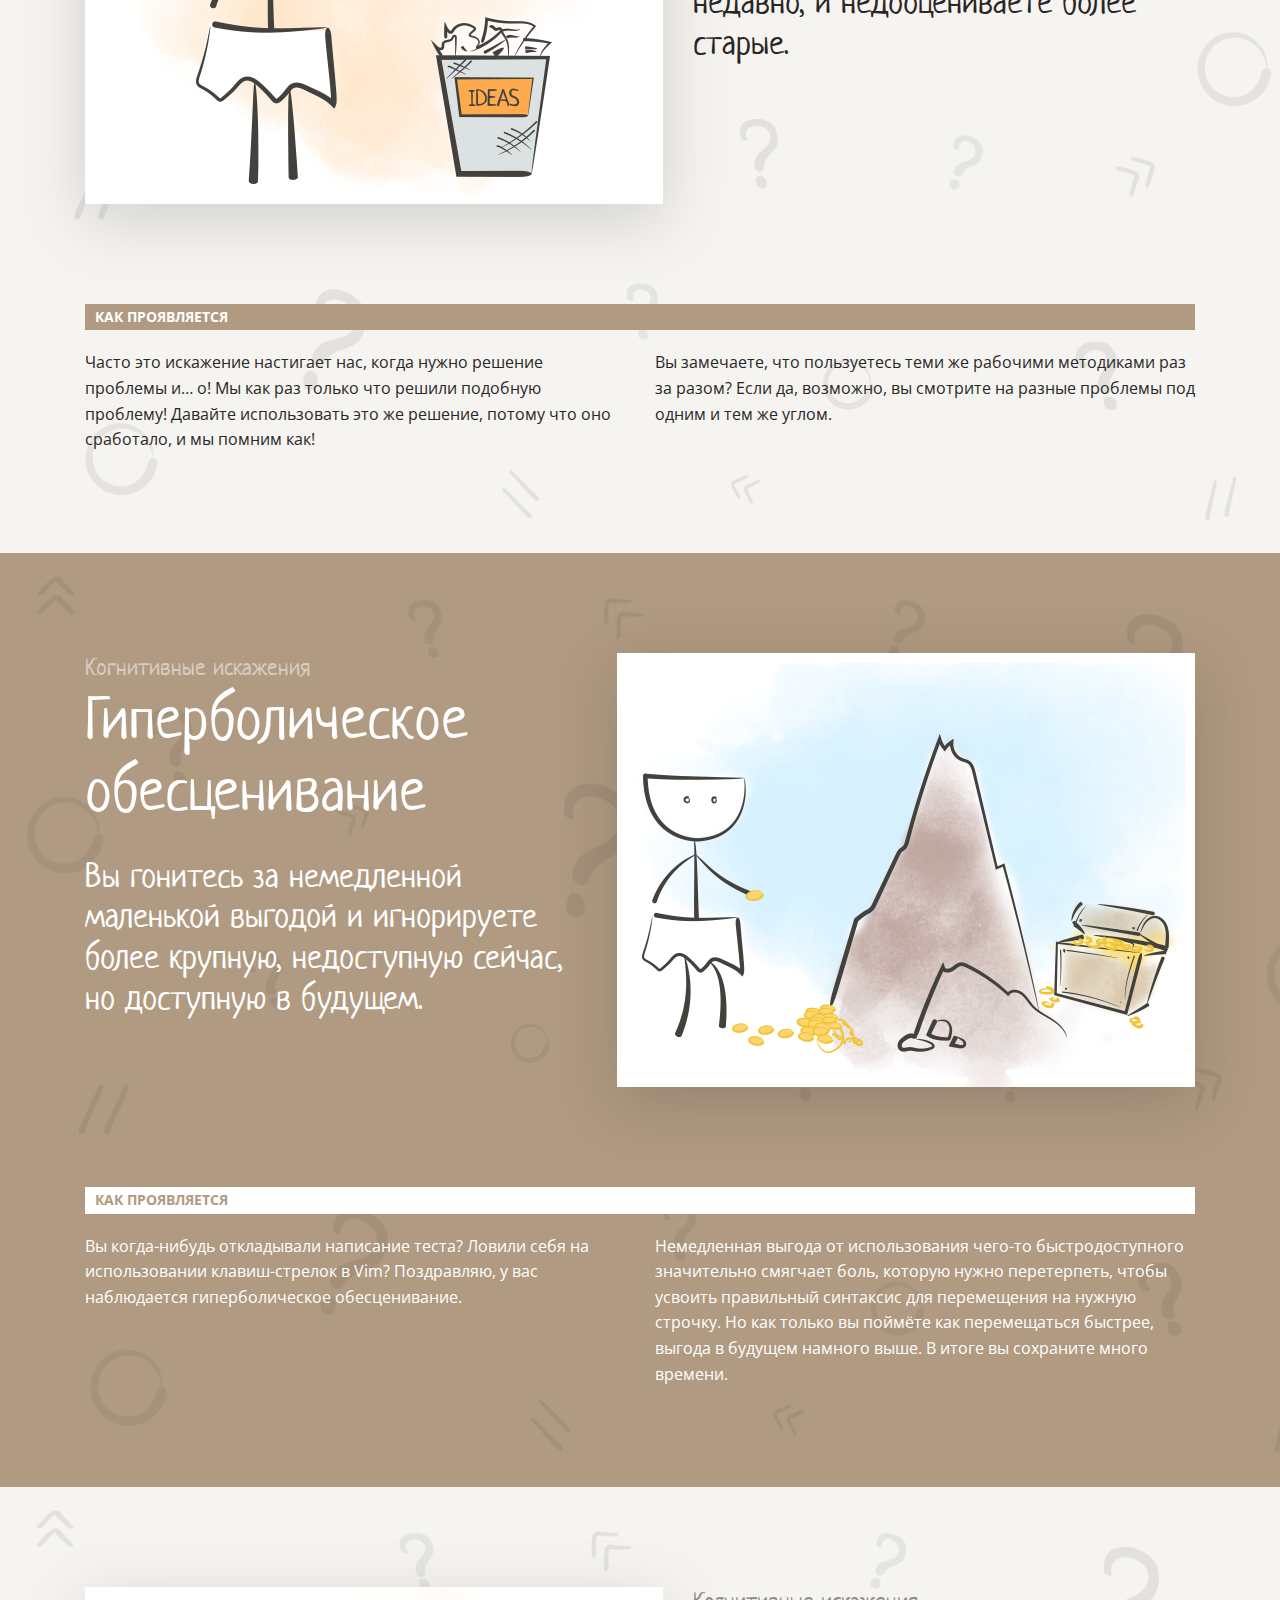
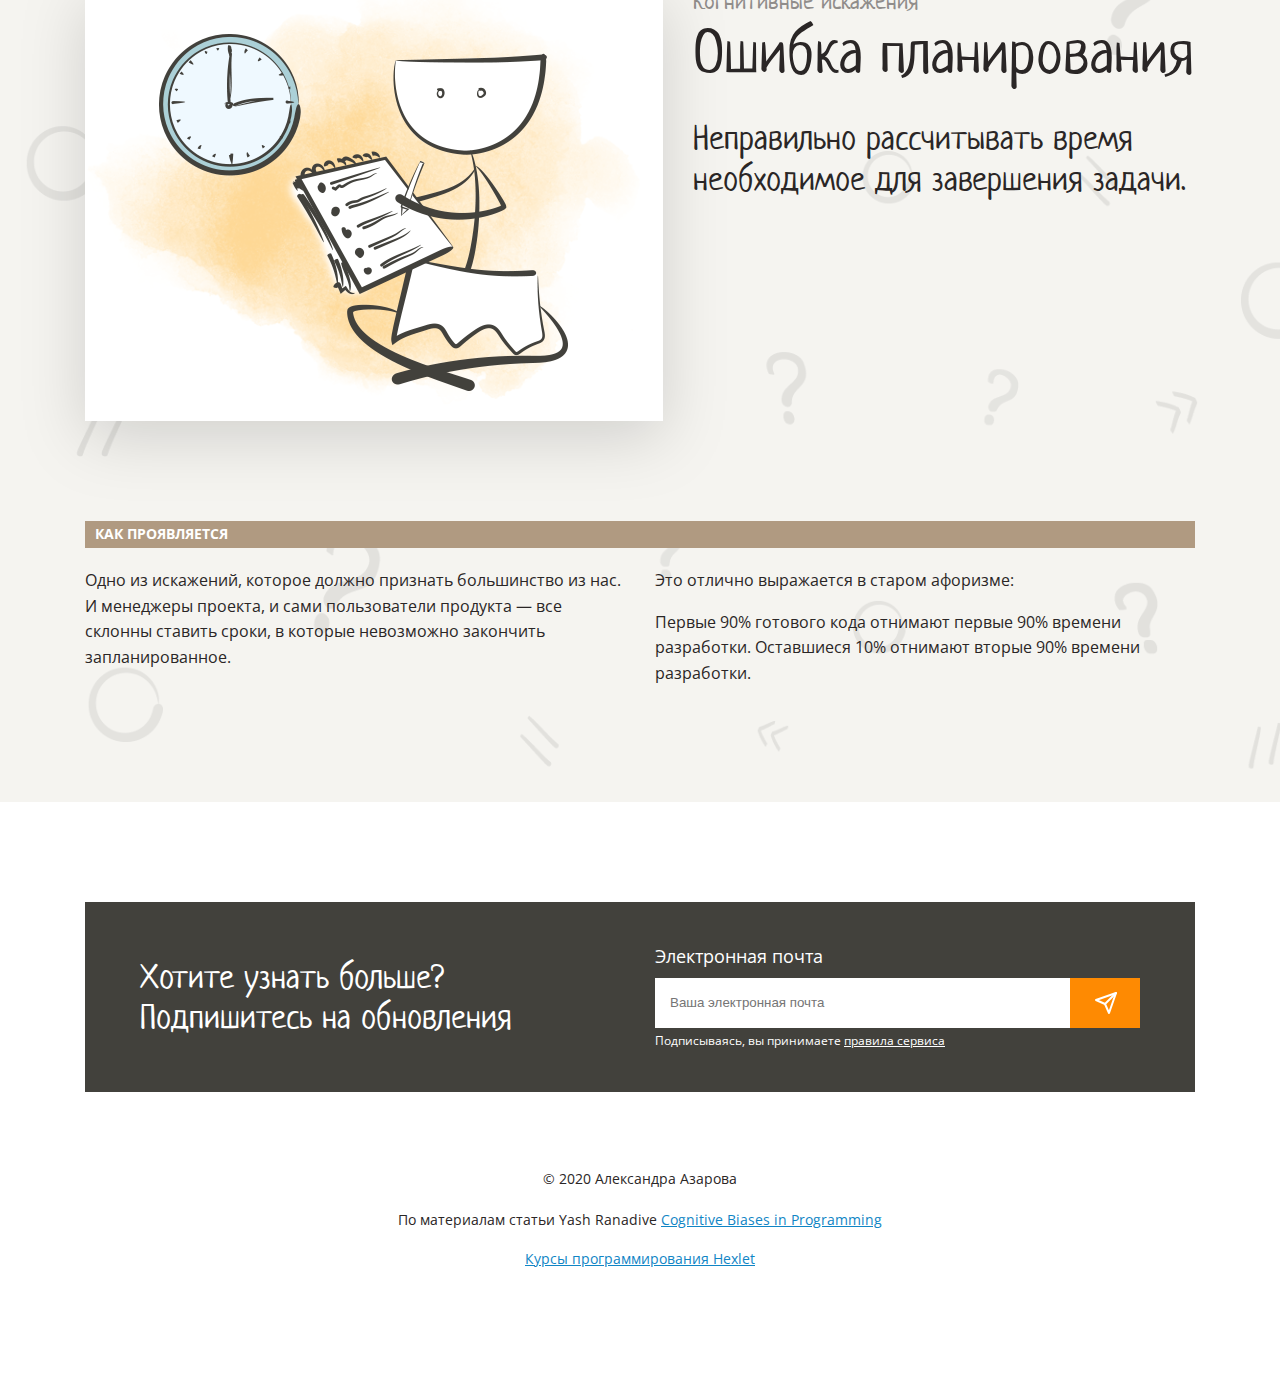
==== commit d56a6744: "changed file structure" ====
--- a/index.html
+++ b/index.html
@@ -1,280 +1,275 @@
 <!DOCTYPE html>
 <html lang="ru">
-<head>
-    <meta charset="UTF-8">
-    <meta name="viewport" content="width=device-width, initial-scale=1.0">
-    <meta http-equiv="X-UA-Compatible" content="ie=edge">
-    <title>Когнитивные искажения - Smolib</title>
-    <link rel="stylesheet" href="styles/style.css">
-</head>
-<body>
-    <header class="header">
-        <div class="header-image"></div>
-        <h1 class="header-title">
-            <span class="header-title-orange">Когнитивные<br>искажения</span><br>в программировании
+  <head>
+    <meta charset="UTF-8" />
+    <meta name="viewport" content="width=device-width, initial-scale=1.0" />
+    <meta http-equiv="X-UA-Compatible" content="ie=edge" />
+    <title>Когнитивные искажения. Aleksandra Azarova</title>
+
+    <link rel="preconnect" href="https://fonts.gstatic.com" />
+    <link
+      href="https://fonts.googleapis.com/css2?family=Neucha&family=Open+Sans&display=swap"
+      rel="stylesheet"
+    />
+    <link rel="stylesheet" href="styles/style.css" />
+  </head>
+  <body>
+    <!-- HEADER -->
+    <header class="bg">
+      <div class="container">
+        <h1>
+          Когнитивные <br />искажения <br />
+          <span class="dark">в программировании</span>
         </h1>
-        
-        <div class="header-columns">
-            <div class="header-column">
-                <p class="text-columns">
-                    Мы, разработчики, часто сталкиваемся с проблемами, которые идут вразрез с нашей продуктивностью. 
-                    Но мы часто игнорируем целостную картину. Некоторые из этих проблем малозаметны, некоторые существенны. 
-                    Иногда с ними можно как-то справиться, а иногда, к сожалению, нет.
-                </p>
-            </div>
-            <div class="header-column">
-                <p class="text-columns">
-                    Вместе они формируют что-то вроде замкнутого цикла, и это может привести к длительной потере продуктивности, 
-                    багам и бесконечному разочарованию.<br><br>
-                    Если мы сможем минимизировать воздействие одного или нескольких из этих факторов, то сможем 
-                    сломать и цикл, а остатки нейтрализовать.
-                </p>
-                <a href="#navigation"><button class="header-button">ПОДРОБНЕЕ</button></a>
-            </div>
-        </div>
+        <img
+          class="header-img"
+          src="images/main.png"
+          alt="Когнитивные искажения в программировании"
+          height="525"
+        />
+        <div class="text-col">
+          <div class="text-block">
+            <p>
+              Мы, разработчики, часто сталкиваемся с проблемами, которые идут
+              вразрез с нашей продуктивностью. Но мы часто игнорируем целостную
+              картину. Некоторые из этих проблем малозаметны, некоторые
+              существенны. Иногда с ними можно как-то справиться, а иногда, к
+              сожалению, нет.
+            </p>
+          </div>
+          <div class="text-block">
+            <p>
+              Вместе они формируют что-то вроде замкнутого цикла, и это может
+              привести к длительной потере продуктивности, багам и бесконечному
+              разочарованию. <br /><br />
+              Если мы сможем минимизировать воздействие одного или нескольких из
+              этих факторов, то сможем сломать и цикл, а остатки нейтрализовать.
+            </p>
+            <a class="btn nav" href="#navigation">Подробнее</a>
+          </div>
+        </div>
+      </div>
     </header>
     <main>
-        <section class="section-video">
-            <h2 class="section-video-title">Что же это такое,<br><span class="section-video-title-orange">когнитивные искажения?</span></h2>
-            <p class="section-video-subtitle">Что такое когнитивные искажения. Petrovna Channel</p>
-            <iframe class="video" width="919" height="569" src="https://www.youtube.com/embed/jie9AizBqss" frameborder="0" allowfullscreen></iframe>
-        </section>
-        <nav class="nav" id="navigation">
-            <ul class="nav-ul">
-                <li class="nav-li-first">
-                    <h2 class="nav-title">
-                        <span class="nav-title-orange">5 когнитивных искажений</span><br>о существовании которых стоит помнить
-                    </h2>
-                </li>
-                <li class="nav-li">
-                    <a class="nav-link"  href="#ikea-effect">
-                        <span class="nav-num">1</span>
-                        <h3 class="nav-subtitle">
-                            Эффект ИКЕА
-                        </h3>
-                        <p class="nav-text">Вы переоцениваете собственные решения, и, как следствие, недооцениваете решения других.</p>
-                    </a>
-                </li>
-                <li class="nav-li">
-                    <a class="nav-link"  href="#premature-optimization">
-                        <span class="nav-num">2</span>
-                        <h3 class="nav-subtitle">
-                           Преждевременная оптимизация
-                        </h3>
-                        <p class="nav-text">Вы оптимизируете что-то задолго до того, как в этом появляется необходимость.</p>
-                    </a>
-                </li>
-                <li class="nav-li">
-                    <a class="nav-link"  href="#distortion-of-novelty">
-                        <span class="nav-num">3</span>
-                        <h3 class="nav-subtitle">
-                            Искажение новизны
-                        </h3>
-                        <p class="nav-text">Вы даёте более высокую оценку тем событиям, которые произошли недавно, и недооцениваете более старые.</p>
-                    </a>
-                </li>
-                <li class="nav-li">
-                    <a class="nav-link"  href="#hyperbolic-depreciation">
-                        <span class="nav-num">4</span>
-                        <h3 class="nav-subtitle">
-                            Гиперболическое обесценивание
-                        </h3>
-                        <p class="nav-text">Вы гонитесь за немедленной маленькой выгодой и игнорируете более крупную, недоступную сейчас, но доступную в будущем.</p>
-                    </a>
-                </li>
-                <li class="nav-li">
-                    <a class="nav-link"  href="#errors-in-planning">
-                        <span class="nav-num">5</span>
-                        <h3 class="nav-subtitle">
-                            Ошибка планирования
-                        </h3>
-                        <p class="nav-text">Неправильно рассчитывать время необходимое для завершения задачи.</p>
-                    </a>
-                </li>
-            </ul>
-        </nav>
-        <section class="section-main" id="ikea-effect">
-            <div class="section-main-flex">
-                <div class="section-main-name">
-                    <img class="section-main-img" src="assets/images/1.png" alt="Эффект ИКЕА">
-                    <div class="section-main-name-right">
-                        <p class="section-main-subtitle">
-                            Когнитивные искажения
-                        </p>
-                        <h2 class="section-main-title">
-                            Эффект ИКЕА
-                        </h2>
-                        <p class="section-main-text">
-                            Вы переоцениваете собственные решения, и, как следствие, недооцениваете решения других.
-                        </p>
-                    </div>
-                </div>
-                <p class="section-main-microtitle">
-                    КАК ПРОЯВЛЯЕТСЯ
-                </p>
-                <div class="main-columns">
-                    <p class="main-column">
-                        Когнитивное искажение называется так из-за того, что потребители зачастую предпочитают покупать товары, 
-                        которые они могут собрать сами, а не уже собранные кем-то.
-                    </p>
-                    <p class="main-column">
-                        Мы склонны переоцнивать наши собственные решения и недооценивать решения других. Если вы когда-то
-                        работали в компании, которая использовала тупой внутренний инструмент вместо более удобного 
-                        готового решения, вы понимаете, о чём я говорю.
-                    </p>
-                </div>
-            </div>
-        </section>
-        <section class="section-main dark-theme" id="premature-optimization">
-            <div class="section-main-flex">
-                <div class="section-main-name">
-                    <div class="section-main-name-right">
-                        <p class="section-main-subtitle subtitle-dark-theme ">
-                            Когнитивные искажения
-                        </p>
-                        <h2 class="section-main-title">
-                            Преждевременная оптимизация
-                        </h2>
-                        <p class="section-main-text">
-                            Вы оптимизируете что-то задолго до того, как в этом появляется необходимость.
-                        </p>
-                    </div>
-                    <img class="section-main-img img-dark-theme " src="assets/images/2.png" alt="Преждевременная оптимизация">
-                </div>
-                <p class="section-main-microtitle microtitle-dark-theme">
-                    КАК ПРОЯВЛЯЕТСЯ
-                </p>
-                <div class="main-columns">
-                    <p class="main-column">
-                        Если вы добавите аэродинамический спойлер к своему старому автомобилю вместо ремонта мотора, 
-                        то автомобиль не станет быстрее.
-                    </p>
-                    <p class="main-column">
-                        Отличный пример: писать максимально подтюненный и высокопроизводительный код для всего лишь 
-                        экспериментального проекта.
-                    </p>
-                </div>
-            </div>
-        </section>
-        <section class="section-main" id="distortion-of-novelty">
-            <div class="section-main-flex">
-                <div class="section-main-name">
-                    <img class="section-main-img" src="assets/images/3.png" alt="Искажение новизны">
-                    <div class="section-main-name-right">
-                        <p class="section-main-subtitle">
-                            Когнитивные искажения
-                        </p>
-                        <h2 class="section-main-title">
-                            Искажение новизны
-                        </h2>
-                        <p class="section-main-text">
-                            Вы даёте более высокую оценку тем событиям, которые произошли недавно, и недооцениваете более старые.
-                        </p>
-                    </div>
-                </div>
-                <p class="section-main-microtitle">
-                    КАК ПРОЯВЛЯЕТСЯ
-                </p>
-                <div class="main-columns">
-                    <p class="main-column">
-                        Часто это искажение настигает нас, когда нужно решение проблемы и… о! Мы как раз только что решили подобную 
-                        проблему! Давайте использовать это же решение, потому что оно сработало, и мы помним как!
-                    </p>
-                    <p class="main-column">
-                        Вы замечаете, что пользуетесь теми же рабочими методиками раз за разом? Если да, возможно, 
-                        вы смотрите на разные проблемы под одним и тем же углом.
-                    </p>
-                </div>
-            </div>
-        </section>
-        <section class="section-main dark-theme" id="hyperbolic-depreciation">
-            <div class="section-main-flex">
-                <div class="section-main-name">
-                    <div class="section-main-name-right">
-                        <p class="section-main-subtitle subtitle-dark-theme ">
-                            Когнитивные искажения
-                        </p>
-                        <h2 class="section-main-title">
-                            Гиперболическое обесценивание
-                        </h2>
-                        <p class="section-main-text">
-                            Вы гонитесь за немедленной маленькой выгодой и игнорируете более крупную, недоступную сейчас, но доступную в будущем.
-                        </p>
-                    </div>
-                    <img class="section-main-img img-dark-theme " src="assets/images/4.png" alt="Гиперболическое обесценивание">
-                </div>
-                <p class="section-main-microtitle microtitle-dark-theme">
-                    КАК ПРОЯВЛЯЕТСЯ
-                </p>
-                <div class="main-columns">
-                    <p class="main-column">
-                        Вы когда-нибудь откладывали написание теста? Ловили себя на использовании клавиш-стрелок в Vim? Поздравляю, 
-                        у вас наблюдается гиперболическое обесценивание.
-                    </p>
-                    <p class="main-column">
-                        Немедленная выгода от использования чего-то быстродоступного значительно смягчает боль, которую нужно перетерпеть, 
-                        чтобы усвоить правильный синтаксис для перемещения на нужную строчку. Но как только вы поймёте как 
-                        перемещаться быстрее, выгода в будущем намного выше. В итоге вы сохраните много времени.
-                    </p>
-                </div>
-            </div>
-        </section>
-        <section class="section-main" id="errors-in-planning">
-            <div class="section-main-flex">
-                <div class="section-main-name">
-                    <img class="section-main-img" src="assets/images/5.png" alt="Ошибка планирования">
-                    <div class="section-main-name-right">
-                        <p class="section-main-subtitle">
-                            Когнитивные искажения
-                        </p>
-                        <h2 class="section-main-title">
-                            Ошибка планирования
-                        </h2>
-                        <p class="section-main-text">
-                            Неправильно рассчитывать время необходимое для завершения задачи.
-                        </p>
-                    </div>
-                </div>
-                <p class="section-main-microtitle">
-                    КАК ПРОЯВЛЯЕТСЯ
-                </p>
-                <div class="main-columns">
-                    <p class="main-column">
-                        Одно из искажений, которое должно признать большинство из нас. 
-                        И менеджеры проекта, и сами пользователи продукта — все склонны 
-                        ставить сроки, в которые невозможно закончить запланированное.
-                    </p>
-                    <p class="main-column">
-                        Это отлично выражается в старом афоризме:<br><br>
-                        Первые 90% готового кода отнимают первые 90% времени разработки. Оставшиеся 10% отнимают вторые 90% времени разработки.
-                    </p>
-                </div>
-            </div>
-        </section>
+      <!-- VIDEO -->
+      <section class="section-video">
+        <div class="container">
+          <h2>
+            <span class="dark">Что же это такое, </span><br />
+            когнитивные искажения?
+          </h2>
+          <p>Что такое когнитивные искажения. Petrovna Channel</p>
+          <iframe
+            class="video"
+            width="919"
+            height="569"
+            src="https://www.youtube.com/embed/jie9AizBqss"
+            allowfullscreen
+          ></iframe>
+        </div>
+      </section>
+      <!-- NAVIGATION -->
+      <section id="navigation">
+        <div class="container">
+          <div class="card-heading">
+            <h2>
+              5 когнитивных искажений <br />
+              <span class="white">о существовании которых стоит помнить</span>
+            </h2>
+          </div>
+          <a class="card" href="#ikea-effect">
+            <span class="number">1</span>
+            <h3>Эффект ИКЕА</h3>
+            <p>
+              Вы переоцениваете собственные решения, и, как следствие,
+              недооцениваете решения других.
+            </p>
+          </a>
+          <a class="card" href="#premature-optimization">
+            <span class="number">2</span>
+            <h3>Преждевременная оптимизация</h3>
+            <p>
+              Вы оптимизируете что-то задолго до того, как в этом появляется
+              необходимость.
+            </p>
+          </a>
+          <a class="card" href="#bias-of-novelty">
+            <span class="number">3</span>
+            <h3>Искажение новизны</h3>
+            <p>
+              Вы даёте более высокую оценку тем событиям, которые произошли
+              недавно, и недооцениваете более старые.
+            </p>
+          </a>
+          <a class="card" href="#hyperbolic-depreciation">
+            <span class="number">4</span>
+            <h3>Гиперболическое обесценивание</h3>
+            <p>
+              Вы гонитесь за немедленной маленькой выгодой и игнорируете более
+              крупную, недоступную сейчас, но доступную в будущем.
+            </p>
+          </a>
+          <a class="card" href="#errors-in-planning">
+            <span class="number">5</span>
+            <h3>Ошибка планирования</h3>
+            <p>
+              Неправильно рассчитывать время необходимое для завершения задачи.
+            </p>
+          </a>
+        </div>
+      </section>
+      <!-- IKEA EFFECT -->
+      <section id="ikea-effect" class="bg bg-light">
+        <div class="container bias">
+          <div class="top-block">
+            <img class="bias-img img-left" src="images/1.png" alt="Когнитивные искажения. Эффект ИКЕА">
+            <div>
+              <p class="subtitle">Когнитивные искажения</p>
+              <h2 class="dark">Эффект ИКЕА</h2>
+              <p class="subtext">Вы переоцениваете собственные решения, и, как следствие, недооцениваете решения других.</p>
+            </div>
+          </div>
+          <div class="how-work">
+            <div class="header">
+              <h4>Как проявляется</h4>
+            </div>
+            <div class="text-col">
+              <div class="text-block">
+                <p>Когнитивное искажение называется так из-за того, что потребители зачастую предпочитают покупать товары, которые они могут собрать сами, а не уже собранные кем-то.</p>
+              </div>
+              <div class="text-block">
+                <p>Мы склонны переоценивать наши собственные решения и недооценивать решения других. Если вы когда-то работали в компании, которая использовала тупой внутренний инструмент вместо более удобного готового решения, вы понимаете, о чём я говорю.</p>
+              </div>
+            </div>
+          </div>
+        </div>
+      </section>
+      <!-- PREMATURE OPTIMIZATION -->
+      <section id="premature-optimization" class="bg bg-dark">
+        <div class="container bias">
+          <div class="top-block">
+            <div>
+              <p class="subtitle">Когнитивные искажения</p>
+              <h2 class="white">Преждевременная оптимизация</h2>
+              <p class="subtext">Вы оптимизируете что-то задолго до того, как в этом появляется необходимость.</p>
+            </div>
+            <img class="bias-img img-right" src="images/2.png" alt="Когнитивные искажения.">
+          </div>
+          <div class="how-work">
+            <div class="header">
+              <h4>Как проявляется</h4>
+            </div>
+            <div class="text-col">
+              <div class="text-block">
+                <p>Если вы добавите аэродинамический спойлер к своему старому автомобилю вместо ремонта мотора, то автомобиль не станет быстрее.</p>
+              </div>
+              <div class="text-block">
+                <p>Отличный пример: писать максимально подтюненный и высокопроизводительный код для всего лишь экспериментального проекта.</p>
+              </div>
+            </div>
+          </div>
+        </div>
+      </section>
+      <!-- DISTORTION OF NOVELTY -->
+      <section id="distortion-of-novelty" class="bg bg-light">
+        <div class="container bias">
+          <div class="top-block">
+            <img class="bias-img img-left" src="images/3.png" alt="Когнитивные искажения.">
+            <div>
+              <p class="subtitle">Когнитивные искажения</p>
+              <h2 class="dark">Искажение новизны</h2>
+              <p class="subtext">Вы даёте более высокую оценку тем событиям, которые произошли недавно, и недооцениваете более старые.</p>
+            </div>
+          </div>
+          <div class="how-work">
+            <div class="header">
+              <h4>Как проявляется</h4>
+            </div>
+            <div class="text-col">
+              <div class="text-block">
+                <p>Часто это искажение настигает нас, когда нужно решение проблемы и… о! Мы как раз только что решили подобную проблему! Давайте использовать это же решение, потому что оно сработало, и мы помним как!</p>
+              </div>
+              <div class="text-block">
+                <p>Вы замечаете, что пользуетесь теми же рабочими методиками раз за разом? Если да, возможно, вы смотрите на разные проблемы под одним и тем же углом.</p>
+              </div>
+            </div>
+          </div>
+        </div>
+      </section>
+      <!-- HYPERBOLIC DEPRECIATION -->
+      <section id="hyperbolic-depreciation" class="bg bg-dark">
+        <div class="container bias">
+          <div class="top-block">
+            <div>
+              <p class="subtitle">Когнитивные искажения</p>
+              <h2 class="white">Гиперболическое обесценивание</h2>
+              <p class="subtext">Вы гонитесь за немедленной маленькой выгодой и игнорируете более крупную, недоступную сейчас, но доступную в будущем.</p>
+            </div>
+            <img class="bias-img img-right" src="images/4.png" alt="Когнитивные искажения.">
+          </div>
+          <div class="how-work">
+            <div class="header">
+              <h4>Как проявляется</h4>
+            </div>
+            <div class="text-col">
+              <div class="text-block">
+                <p>Вы когда-нибудь откладывали написание теста? Ловили себя на использовании клавиш-стрелок в Vim? Поздравляю, у вас наблюдается гиперболическое обесценивание.</p>
+              </div>
+              <div class="text-block">
+                <p>Немедленная выгода от использования чего-то быстродоступного значительно смягчает боль, которую нужно перетерпеть, чтобы усвоить правильный синтаксис для перемещения на нужную строчку. Но как только вы поймёте как перемещаться быстрее, выгода в будущем намного выше. В итоге вы сохраните много времени.</p>
+              </div>
+            </div>
+          </div>
+        </div>
+      </section>
+      <!-- ERRORS OF PLANNING -->
+      <section id="errors-in-planning" class="bg bg-light">
+        <div class="container bias">
+          <div class="top-block">
+            <img class="bias-img img-left" src="images/5.png" alt="Когнитивные искажения.">
+            <div>
+              <p class="subtitle">Когнитивные искажения</p>
+              <h2 class="dark">Ошибка планирования</h2>
+              <p class="subtext">Неправильно рассчитывать время необходимое для завершения задачи.</p>
+            </div>
+          </div>
+          <div class="how-work">
+            <div class="header">
+              <h4>Как проявляется</h4>
+            </div>
+            <div class="text-col">
+              <div class="text-block">
+                <p>Одно из искажений, которое должно признать большинство из нас. И менеджеры проекта, и сами пользователи продукта — все склонны ставить сроки, в которые невозможно закончить запланированное.</p>
+              </div>
+              <div class="text-block">
+                <p>Это отлично выражается в старом афоризме:</p>
+                <p class="quot">Первые 90% готового кода отнимают первые 90% времени разработки. Оставшиеся 10% отнимают вторые 90% времени разработки.</p>
+              </div>
+            </div>
+          </div>
+        </div>
+      </section>
     </main>
-    <footer class="footer">
-        <div class="footer-subscribe">
-            <h2 class="footer-title">Хотите узнать больше?<br> Подпишитесь на обновления</h2>
-            <div class="footer-right-column">
-                <p class="footer-email">Электронная почта</p>
-                <div class="footer-forms">
-                    <form>
-                        <label class="sr-only" for="e-mail">
-                            Ваш e-mail
-                        </label>
-                        <input  class="footer-form" id="email" type="text" placeholder="Ваша электронная почта">
-                    </form>
-                    <a href="#">
-                        <button class="footer-button">
-                        </button>
-                    </a>
-                </div>
-                <p class="footer-rules">Подписываясь, вы принимаете <a class="footer-link-rules" href="#">правила сервиса</a></p>
-            </div>
-        </div>
-        <p class="footer-authors">© 2023 Хилал-Шпиро</p>
-        <p class="footer-authors">По материалам статьи <a class="footer-links" target="_blank" href="https://medium.com/hackernoon/cognitive-biases-in-programming-5e937707c27b">Yash Ranadive Cognitive Biases in Programming</a></p>
-        <p class="footer-authors"><a class="footer-links"  target="_blank"  href="https://ru.hexlet.io/my">Курсы программирования Hexlet</a></p>
+    <!-- FOOTER -->
+    <footer>
+      <div class="container">
+        <div class="subscription-box">
+          <p class="subtext">Хотите узнать больше? <br />Подпишитесь на обновления</p>
+          <div class="form-block">
+            <p class="title">Электронная почта</p>
+            <form class="subscription-form" method="GET" action="#">
+              <input type="email" placeholder="Ваша электронная почта">
+              <button class="btn" type="submit"></button>
+            </form>
+            <p class="terms">Подписываясь, вы принимаете <a href="#">правила сервиса</a></p>
+          </div>
+        </div>
+        <div class="copyright">
+          <p>© 2020 Александра Азарова</p>
+          <p>По материалам статьи Yash Ranadive <a href="https://medium.com/hackernoon/cognitive-biases-in-programming-5e937707c27b" target="_blank">Cognitive Biases in Programming</a></p>
+          <a href="https://ru.hexlet.io" target="_blank">Курсы программирования Hexlet</a>
+        </div>
+      </div>
     </footer>
-</body>
+  </body>
 </html>
--- a/styles/style.css
+++ b/styles/style.css
@@ -1,616 +1,448 @@
-@font-face {
-  font-family: 'Open Sans';
-  src: url('../assets/fonts/OpenSans-VariableFont_wdth,wght.ttf');
-}
-
-@font-face {
-  font-family: 'Neucha';
-  src: url('../assets/fonts/Neucha-Regular.ttf');
-}
+/** CSS STYLE **/
+
+:root {
+  /** colors **/
+  --white: #fff;
+  --transparent-white: #d7ccc0;
+  --text: #2a2626;
+  --bg-light: #f5f4f0;
+  --bg-dark: #b09a81;
+  --primary: #fe8a02;
+  --primary-hover: #ea7600;
+  --primary-dark: #42413c;
+  --secondary-dark: #908d8b;
+  --blue: #1085c5;
+
+  /** fonts **/
+  --main-font: "Open Sans";
+  --heading-font: "Neucha";
+  --font-size: 16px;
+  --font-line-height: 1.6em;
+  --font-color: #2a2626;
+
+  /** headings **/
+  --h-line-height: 1.2em;
+  --h1-size: 72px;
+  --h2-size: 60px;
+  --h3-size: 34px;
+
+  /** sections **/
+  --max-content-width: 1110px;
+}
+
+/* RESET */
+
+a {
+  color: inherit;
+  text-decoration: none;
+}
+
+h1,
+h2,
+h3,
+h4,
+p {
+  margin: 0;
+  padding: 0;
+
+  font-weight: inherit;
+  font-size: inherit;
+}
+
+input,
+button {
+  padding: 0;
+  border: none;
+}
+
+/* ELEMENTS */
 
 body {
   margin: 0;
-
-  color: #2a2626;
-
-  font-size: 16px;
-  font-family: 'Open Sans', sans-serif;
-  line-height: 1.6em;
+  padding: 0;
+  overflow-x: hidden;
+
+  color: var(--text);
+  font-weight: 400;
+  font-size: var(--font-size);
+  font-family: var(--main-font);
+}
+
+.bg {
+  position: relative;
+}
+
+.bg::before {
+  position: absolute;
+
+  width: 100%;
+  height: 100%;
+
+  background-image: url(../images/background.png);
+  background-repeat: no-repeat;
+  background-size: cover;
+  opacity: 0.1;
+
+  content: '';
+}
+
+.container {
+  position: relative;
+
+  display: flex;
+  flex-direction: column;
+  box-sizing: border-box;
+  max-width: var(--max-content-width);
+  margin: 0 auto;
+  padding: 100px 0;
 }
 
 h1,
 h2,
 h3 {
-  margin: 0;
-
-  color: #fe8a02;
-
-  font-family: 'Neucha', sans-serif;
-  line-height: 1.2em;
+  z-index: 1;
+
+  color: var(--primary);
+  font-family: var(--heading-font);
+  line-height: var(--h-line-height);
+}
+
+.dark {
+  color: var(--text);
+}
+
+.white {
+  color: var(--white);
 }
 
 h1 {
-  font-size: 72px;
+  font-size: var(--h1-size);
 }
 
 h2 {
-  font-size: 60px;
+  font-size: var(--h2-size);
 }
 
 h3 {
+  font-size: var(--h3-size);
+}
+
+.text-col {
+  display: flex;
+}
+
+.text-block {
+  flex-basis: 50%;
+}
+
+.text-block:nth-child(1) {
+  margin-right: 30px;
+}
+
+p {
+  line-height: var(--font-line-height);
+}
+
+.text-block .quot {
+  margin: 1em 0;
+}
+
+.btn {
+  display: inline-block;
+  padding: 11px 24px;
+
+  color: var(--white);
+  font-weight: 700;
+  text-transform: uppercase;
+  text-decoration: none;
+
+  background-color: var(--primary);
+  cursor: pointer;
+}
+
+.btn:hover {
+  background-color: var(--primary-hover);
+}
+
+.subtext {
   font-size: 34px;
-}
-
-.header {
-  position: relative;
-
-  display: flex;
-  flex-direction: column;
-  align-items: center;
-
-  min-width: 1110px;
-
-  margin: 0;
-
-  overflow: hidden;
-
-  background-color: #f5f4f0;
-}
-
-.header::before {
-  position: absolute;
-  top: 0;
-  left: 0;
-
-  width: 100%;
-  height: 100%;
-
-  margin: 0;
-
-  background-image: url('../assets/images/background.png');
-  background-repeat: no-repeat;
-  background-size: cover;
-
-  opacity: 0.1;
-
-  content: '';
-}
-
-.header-image {
+  font-family: var(--heading-font);
+  line-height: var(--h-line-height);
+}
+
+/* HEADER */
+
+header {
+  background-color: var(--bg-light);
+}
+
+header .container {
+  justify-content: space-between;
+  height: 100vh;
+  min-height: 900px;
+}
+
+.header-img {
   position: absolute;
   top: 55px;
-  right: -103px;
-
+  right: -270px;
+}
+
+header .btn.nav {
+  margin-top: 40px;
+}
+
+/* VIDEO */
+
+.section-video {
+  height: 805px;
+
+  background-color: var(--white);
+}
+
+.section-video .container {
   z-index: 1;
 
-  width: 1082px;
-  height: 525px;
-
-  background-image: url('../assets/images/main.png');
-  background-repeat: no-repeat;
-  background-size: cover;
-}
-
-.header-title {
-  position: relative;
-
-  z-index: 2;
-
-  width: 1110px;
-
-  margin: 100px 0 0 0;
-
-  font-weight: 400;
-  font-size: 72px;
-  line-height: 1.2em;
-}
-
-.header-title-orange {
-  color: #fe8a02;
-}
-
-.header-columns {
+  align-items: center;
+}
+
+.section-video h2 {
+  margin-bottom: 30px;
+
+  text-align: center;
+}
+
+.video {
+  z-index: 200;
+
+  width: 919px;
+  height: 569px;
+  margin-top: 30px;
+
+  border: none;
+  filter: drop-shadow(0 16px 32px rgba(0, 0, 0, 0.15));
+}
+
+/* NAVIGATION */
+
+#navigation {
+  background-color: var(--primary-dark);
+}
+
+#navigation .container {
+  flex-direction: row;
+  flex-wrap: wrap;
+  align-content: flex-start;
+  padding-top: 200px;
+}
+
+[class^="card"] {
+  width: 350px;
+  margin-right: 30px;
+}
+
+.card-heading h2 {
+  font-size: 52px;
+}
+
+.card {
+  box-sizing: border-box;
+  padding: 24px;
+
+  background-color: var(--bg-light);
+}
+
+.card:hover {
+  color: var(--white);
+
+  background-color: var(--primary);
+}
+
+.card:nth-child(3n) {
+  margin-right: 0;
+}
+
+.card:nth-child(n+4) {
+  margin-top: 20px;
+}
+
+.number {
+  display: inline-block;
+  margin-bottom: 40px;
+
+  font-size: 64px;
+  font-family: var(--heading-font);
+  line-height: 1;
+}
+
+.card h3 {
+  margin-bottom: 16px;
+}
+
+.card:hover > h3 {
+  color: var(--white);
+}
+
+/* MAIN SECTIONS */
+
+.bg-light {
+  background-color: var(--bg-light);
+}
+
+.bg-dark {
+  color: var(--white);
+
+  background-color: var(--bg-dark);
+}
+
+.top-block {
   display: flex;
-  align-self: center;
-
-  margin: 185px 0 100px;
-}
-
-.header-column {
-  position: relative;
-
-  max-width: 540px;
-
-  margin: 0 30px 0 0;
-}
-
-.header-column:last-of-type {
-  margin: 0;
-}
-
-.text-columns {
-  margin: 30px 0 0;
-
-  color: #2a2626;
-
-  font-size: 16px;
-  line-height: 1.6em;
-  break-inside: avoid;
-  break-after: column;
-}
-
-.header-button {
-  width: 148px;
-  height: 49px;
-
-  margin-top: 42px;
-
-  color: white;
-
-  font-weight: 700;
-  font-size: 16px;
-  line-height: 1.6em;
-
-  background-color: #fe8a02;
-
-  border: none;
-}
-
-.header-button:hover {
-  background-color: #ea7600;
-}
-
-.section-video {
-  position: relative;
-
-  display: flex;
-  flex-direction: column;
-  align-items: center;
-
-  margin: 0;
-  margin-bottom: -100px;
-}
-
-.section-video-title {
-  margin: 100px 0 25px;
-
-  color: #2a2626;
-
-  font-weight: 400;
-  font-size: 60px;
-  line-height: 72px;
-  text-align: center;
-}
-
-.section-video-title-orange {
-  color: #fe8a02;
-}
-
-.section-video-subtitle {
-  margin: 5px 0 30px 0;
-
-  color: #2a2626;
-
-  font-weight: 400;
-  font-size: 16px;
-  line-height: 1.6em;
-}
-
-.video {
-  z-index: 2;
-
-  align-self: center;
-
+}
+
+.bias-img {
+  flex-shrink: 0;
+
+  filter: drop-shadow(0 16px 32px rgba(0, 0, 0, 0.15));
+}
+
+.bias-img.img-left {
+  margin-right: 30px;
+}
+
+.bias-img.img-right {
+  margin-left: 30px;
+}
+
+.subtitle {
+  font-size: 24px;
+  font-family: var(--heading-font);
+  line-height: var(--h-line-height);
+}
+
+.bg-light .subtitle {
+  color: var(--secondary-dark);
+}
+
+.bg-dark .subtitle {
+  color: var(--transparent-white);
+}
+
+.bias .subtext {
+  margin-top: 30px;
+}
+
+.how-work {
+  margin-top: 100px;
+}
+
+.header {
   box-sizing: border-box;
-
-  margin: 0;
-  padding: 0;
-
-  filter: drop-shadow(0 16px 32px rgba(0, 0, 0, 0.15));
-}
-
-.nav {
-  display: flex;
-  justify-content: center;
-
-  box-sizing: border-box;
-
-  margin: 0;
-  padding: 178px 0 100px;
-
-  background-color: #42413c;
-}
-
-.nav-ul {
-  display: flex;
-  flex-wrap: wrap;
-  justify-content: space-between;
-
-  width: 1110px;
-
-  margin: 0;
-  padding: 0;
-
-  list-style-type: none;
-}
-
-.nav-li {
-  box-sizing: border-box;
-
-  width: 350px;
-
-  margin: 0;
-  margin-top: 20px;
-  padding: 24px;
-
-  background-color: #f5f4f0;
-}
-
-.nav-li-first {
-  box-sizing: border-box;
-  width: 350px;
-
-  margin: 0;
-  margin-top: 20px;
-  padding: 0;
-
-  background-color: #42413c;
-}
-
-.nav-title {
-  margin: 0;
-
-  color: white;
-
-  font-weight: 400;
-  font-size: 52px;
-  line-height: 1.2em;
-}
-
-.nav-title-orange {
-  color: #fe8a02;
-}
-
-.nav-subtitle {
-  margin: 40px 0 16px;
-
-  color: #fe8a02;
-
-  font-weight: 400;
-  font-size: 34px;
-  line-height: 1.2em;
-}
-
-.nav-num {
-  color: #42413c;
-
-  font-size: 64px;
-  font-family: 'Neucha', sans-serif;
-  line-height: 1.1em;
-}
-
-.nav-text {
-  margin: 0;
-
-  color: #2a2626;
-
-  font-size: 16px;
-  line-height: 26px;
-}
-
-.nav-link {
-  display: block;
-
-  width: 100%;
-  height: 100%;
-
-  text-decoration: none;
-}
-
-.nav-li:hover {
-  background-color: #fe8a02;
-}
-
-.nav-li:hover .nav-subtitle,
-.nav-li:hover .nav-text,
-.nav-li:hover .nav-num {
-  color: white;
-}
-
-.section-main {
-  position: relative;
-
-  display: flex;
-  flex-direction: column;
-  align-items: center;
-
-  width: 100%;
-  height: 100%;
-
-  background-color: #f5f4f0;
-}
-
-.section-main::before {
-  position: absolute;
-  top: 0;
-  left: 0;
-
-  z-index: 1;
-
-  width: 100%;
-  height: 100%;
-
-  margin: 0;
-
-  background-image: url('../assets/images/background.png');
-  background-repeat: no-repeat;
-  background-size: cover;
-  opacity: 0.1;
-
-  content: '';
-}
-
-.section-main-flex {
-  z-index: 2;
-
-  flex-direction: column;
-  align-items: center;
-
-  width: 1110px;
-
-  margin: 100px 0;
-}
-
-.section-main-name {
-  display: flex;
-  flex-direction: row;
-}
-
-.section-main-img {
-  width: 578px;
-  height: 434px;
-
-  margin: 0 30px 0 0;
-
-  box-shadow: 0 16px 32px rgba(0, 0, 0, 0.15);
-}
-
-.section-main-name-right {
-  display: flex;
-  flex-direction: column;
-}
-
-.section-main-subtitle {
-  margin: 0;
-
-  color: #908d8b;
-
-  font-weight: 400;
-  font-size: 24px;
-  font-family: 'Neucha', sans-serif;
-  line-height: 1.2em;
-}
-
-.section-main-title {
-  margin: 0;
-
-  font-weight: 400;
-  font-size: 60px;
-  line-height: 1.2em;
-}
-
-.section-main-text {
-  margin: 30px 0 0;
-
-  font-weight: 400;
-  font-size: 34px;
-  font-family: 'Neucha', sans-serif;
-  line-height: 1.2em;
-}
-
-.section-main-microtitle {
-  box-sizing: border-box;
-
-  width: 100%;
-  height: 26px;
-
-  margin: 100px 0 20px;
-  padding: 5px 0 5px 10px;
-
-  color: white;
-
+  padding: 5px 10px;
+}
+
+.bg-light .header {
+  color: var(--white);
+
+  background-color: var(--bg-dark);
+}
+
+.bg-dark .header {
+  color: var(--bg-dark);
+
+  background-color: var(--white);
+}
+
+.header h4 {
   font-weight: 700;
   font-size: 14px;
-  line-height: 1.2em;
-
-  background-color: #b09a81;
-}
-
-.main-columns {
-  display: flex;
-  flex-direction: row;
-}
-
-.main-column {
-  width: 50%;
-  margin: 0 30px 0 0;
-
-  font-weight: 400;
-  font-size: 16px;
-  line-height: 1.6;
-}
-
-.main-column:last-of-type {
-  margin: 0;
-}
-
-.dark-theme {
-  color: white;
-
-  background-color: #b09a81;
-}
-
-.subtitle-dark-theme {
-  color: #d7ccc0;
-}
-
-.microtitle-dark-theme {
-  color: #b09a81;
-
-  background-color: white;
-}
-
-.img-dark-theme {
-  margin: 0 0 0 30px;
-}
-
-.footer {
-  display: flex;
-  flex-direction: column;
-  align-items: center;
-}
-
-.footer-subscribe {
+  line-height: var(--h-line-height);
+  text-transform: uppercase;
+}
+
+.how-work .text-col {
+  margin-top: 20px;
+}
+
+ul + p {
+  margin: 20px 0 18px;
+}
+
+/* FOOTER */
+
+.subscription-box {
   display: flex;
   align-items: center;
   justify-content: space-between;
-
-  width: 1110px;
   height: 190px;
-
-  margin: 100px 0 76px;
-
-  background-color: #42413c;
-}
-
-.footer-title {
-  margin: 0 0 0 55px;
-
-  color: white;
-
-  font-weight: 400;
-  font-size: 34px;
-  line-height: 1.2em;
-
-  text-align: left;
-}
-
-.footer-right-column {
+  padding: 0 55px;
+
+  color: var(--white);
+
+  background-color: var(--primary-dark);
+}
+
+.form-block {
+  box-sizing: border-box;
+  width: 50%;
+  padding-left: 15px;
+}
+
+.form-block .title {
+  margin-bottom: 7px;
+
+  font-size: 18px;
+}
+
+.subscription-form {
   display: flex;
-  flex-direction: column;
-  align-items: flex-start;
-  margin-right: 55px;
-}
-
-.footer-email {
-  margin: 0 0 9px 0;
-
-  color: white;
-
-  font-weight: 400;
-  font-size: 18px;
-  line-height: 1.6em;
-}
-
-.footer-forms {
-  position: relative;
-
-  display: flex;
-}
-
-.footer-form {
-  position: relative;
-
-  box-sizing: border-box;
-
-  width: 415px;
+  width: 100%;
+}
+
+.subscription-form input {
+  flex-grow: 2;
   height: 50px;
-
   padding-left: 15px;
-
-  border: none;
-}
-
-::placeholder {
-  color: #757575;
-
-  font-weight: 400;
-  font-size: 13px;
-  line-height: 1.6em;
-
-  opacity: 0.2;
-}
-
-.sr-only {
-  position: absolute;
-
-  width: 1px;
-  height: 1px;
-  padding: 0;
-
-  overflow: hidden;
-
-  white-space: nowrap;
-
-  border: 0;
-}
-
-.footer-button {
-  position: relative;
-
+}
+
+.subscription-form .btn {
   width: 70px;
   height: 50px;
-
-  background-color: #fe8a02;
-
-  border: none;
-}
-
-.footer-button::before {
-  position: absolute;
-  top: 15px;
-  left: 25px;
-
-  width: 20px;
-  height: 20px;
-
-  background-image: url('../assets/images/send.svg');
+}
+
+.subscription-form .btn::before {
+  display: block;
+  width: 24px;
+  height: 24px;
+
+  background-image: url(../images/send.svg);
   background-repeat: no-repeat;
   background-size: cover;
 
   content: '';
 }
 
-.footer-button:hover {
-  background-color: #ea7600;
-}
-
-.footer-rules {
-  margin: 0;
-
-  color: white;
-
-  font-weight: 400;
+.terms {
+  margin: 3px 0;
+
   font-size: 12px;
-  line-height: 1.6em;
-}
-
-.footer-link-rules {
-  color: white;
-}
-
-.footer-authors {
-  margin: 0 0 16px 0;
-
-  font-weight: 400;
+}
+
+.terms a {
+  text-decoration: underline;
+}
+
+.copyright {
+  margin: 76px 0 16px;
+
   font-size: 14px;
-  line-height: 1.6;
-}
-
-.footer-authors:last-of-type {
-  margin-bottom: 111px;
-}
-
-.footer-links {
-  color: #1085c5;
-}
+  text-align: center;
+}
+
+.copyright p {
+  margin-bottom: 18px;
+}
+
+.copyright a {
+  color: var(--blue);
+  text-decoration: underline;
+}
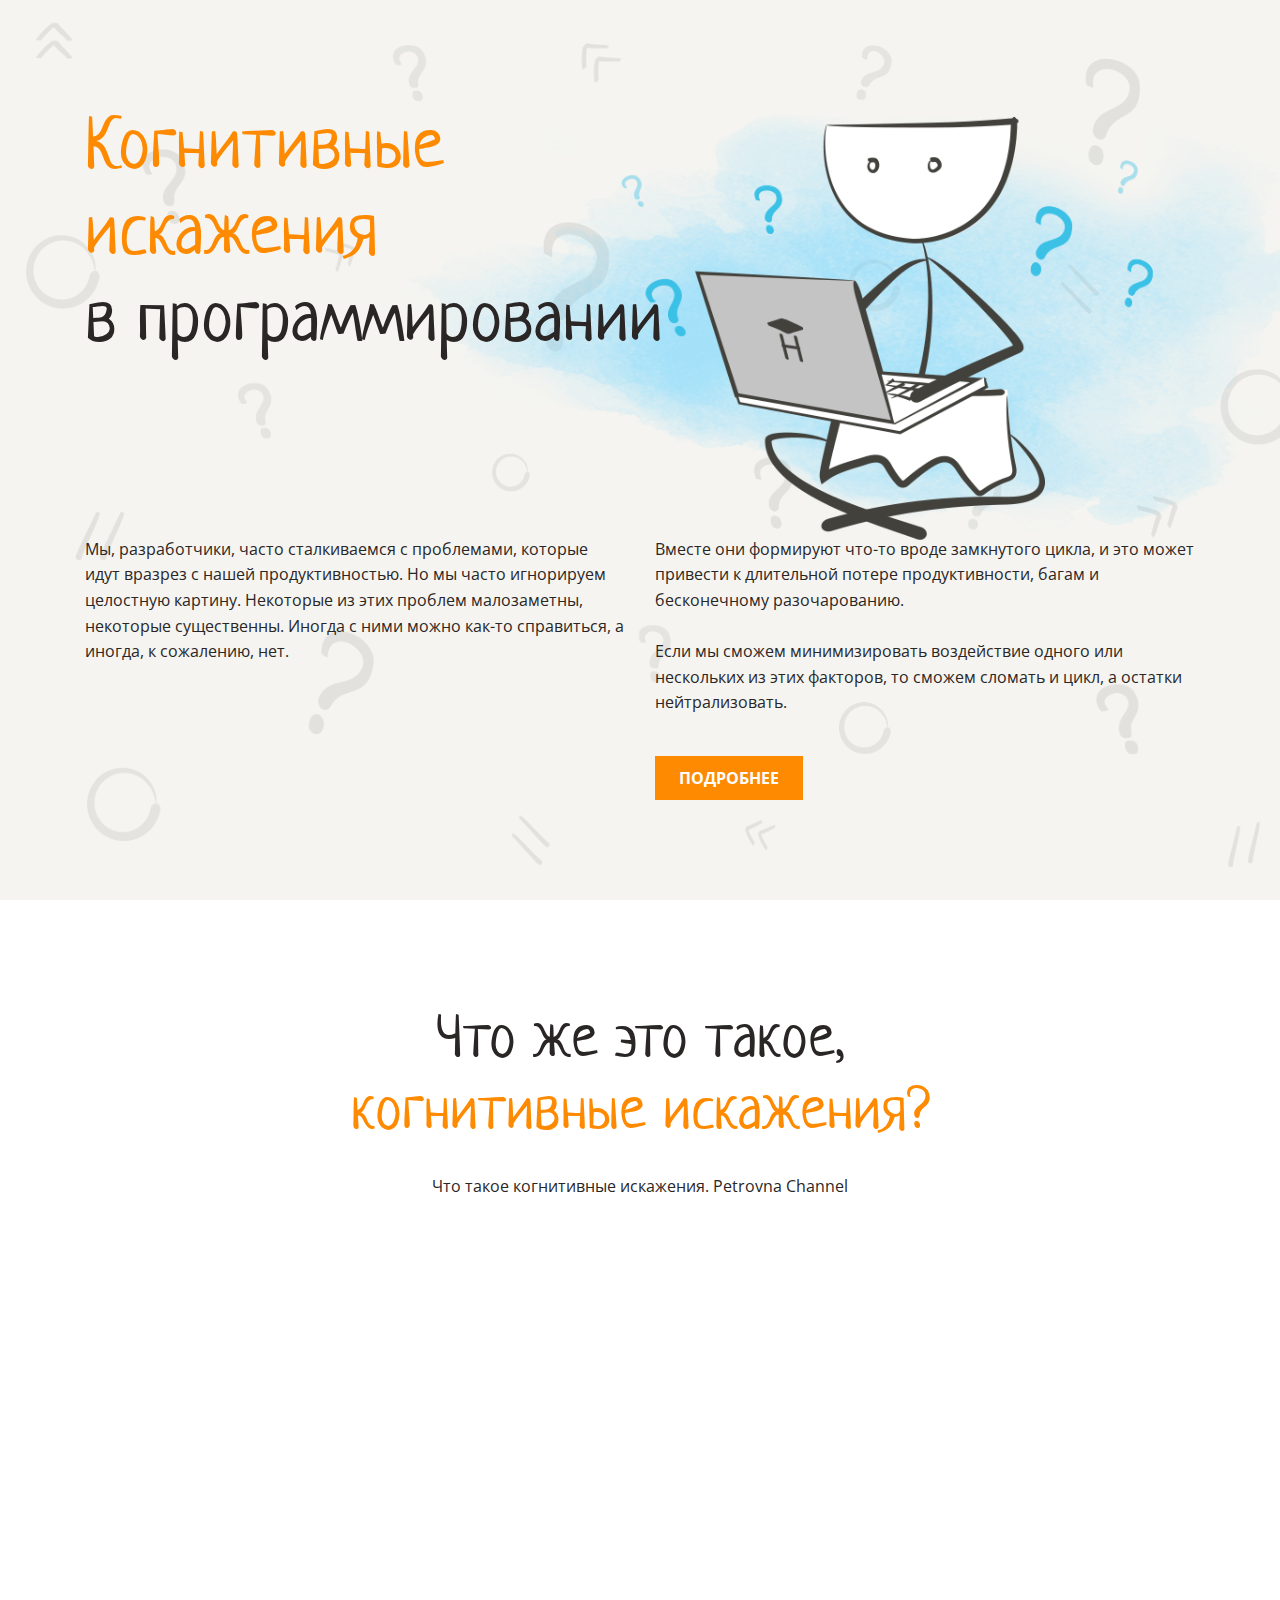
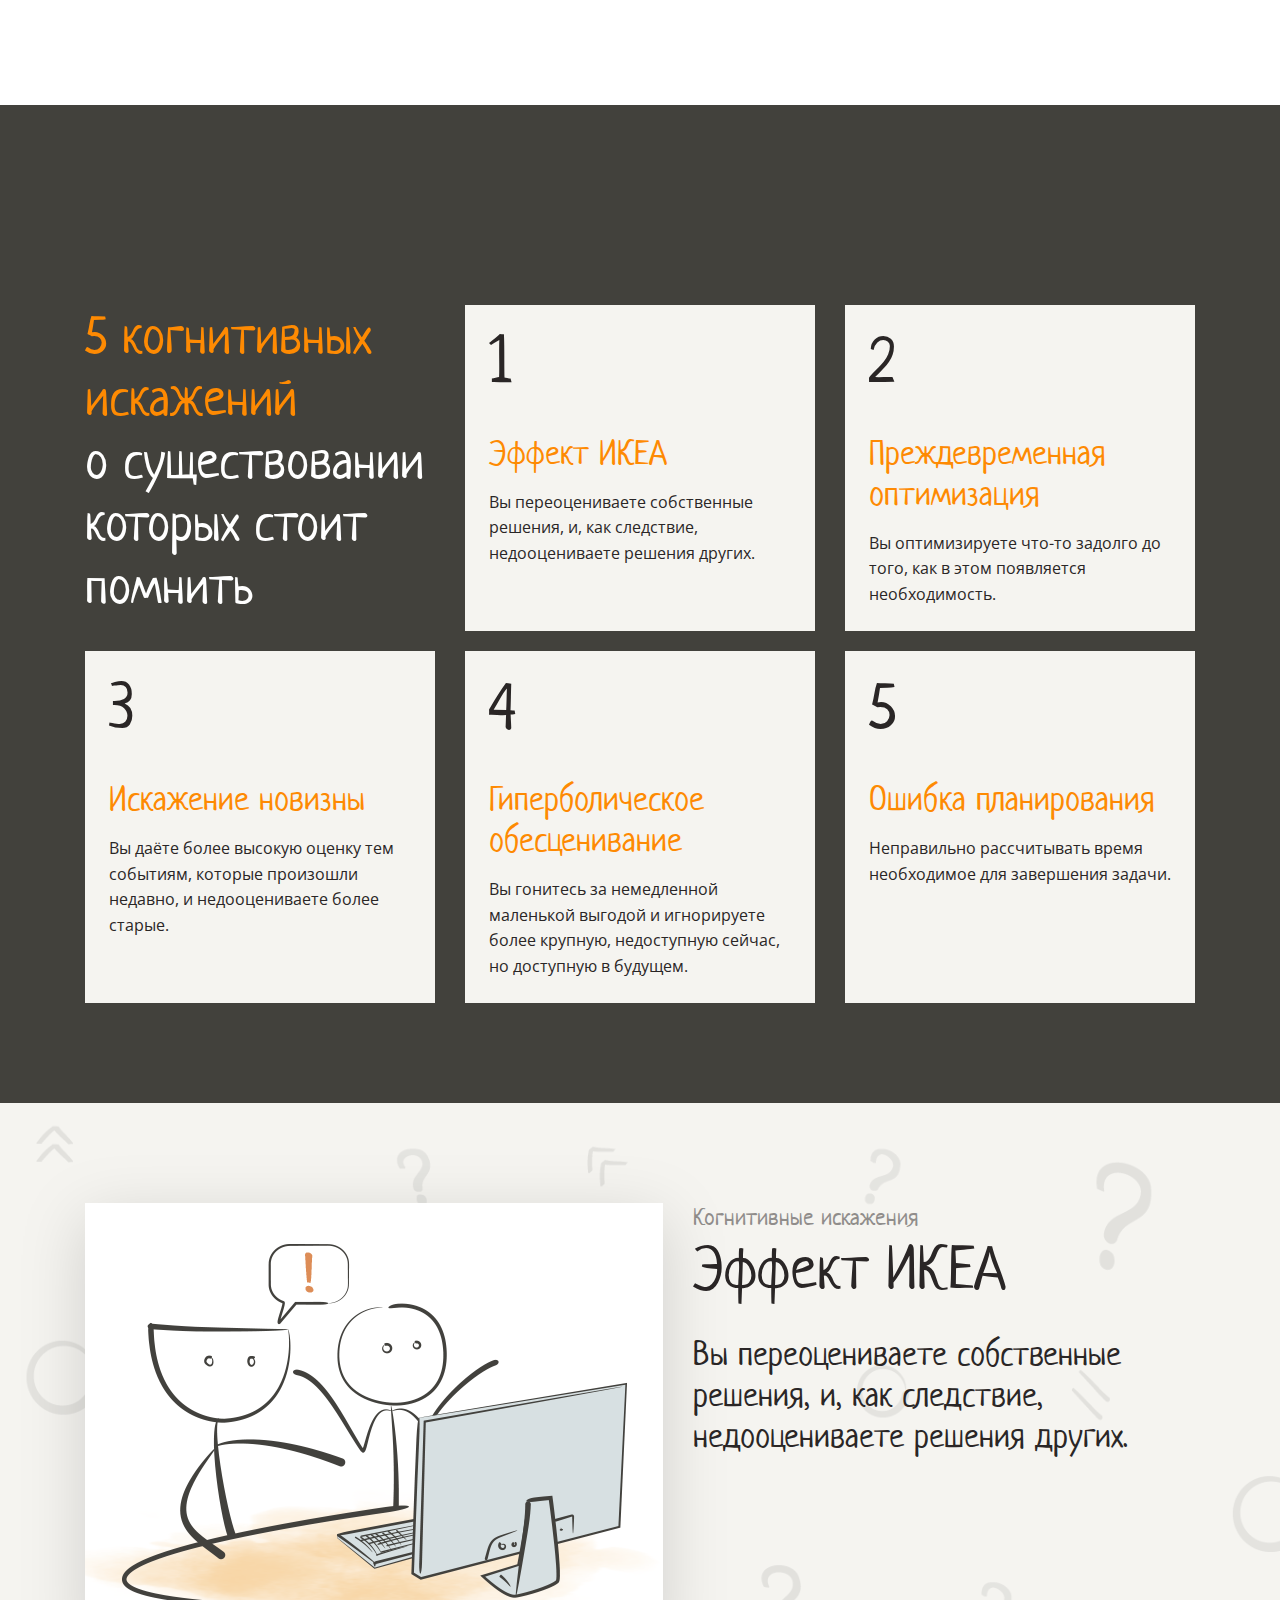
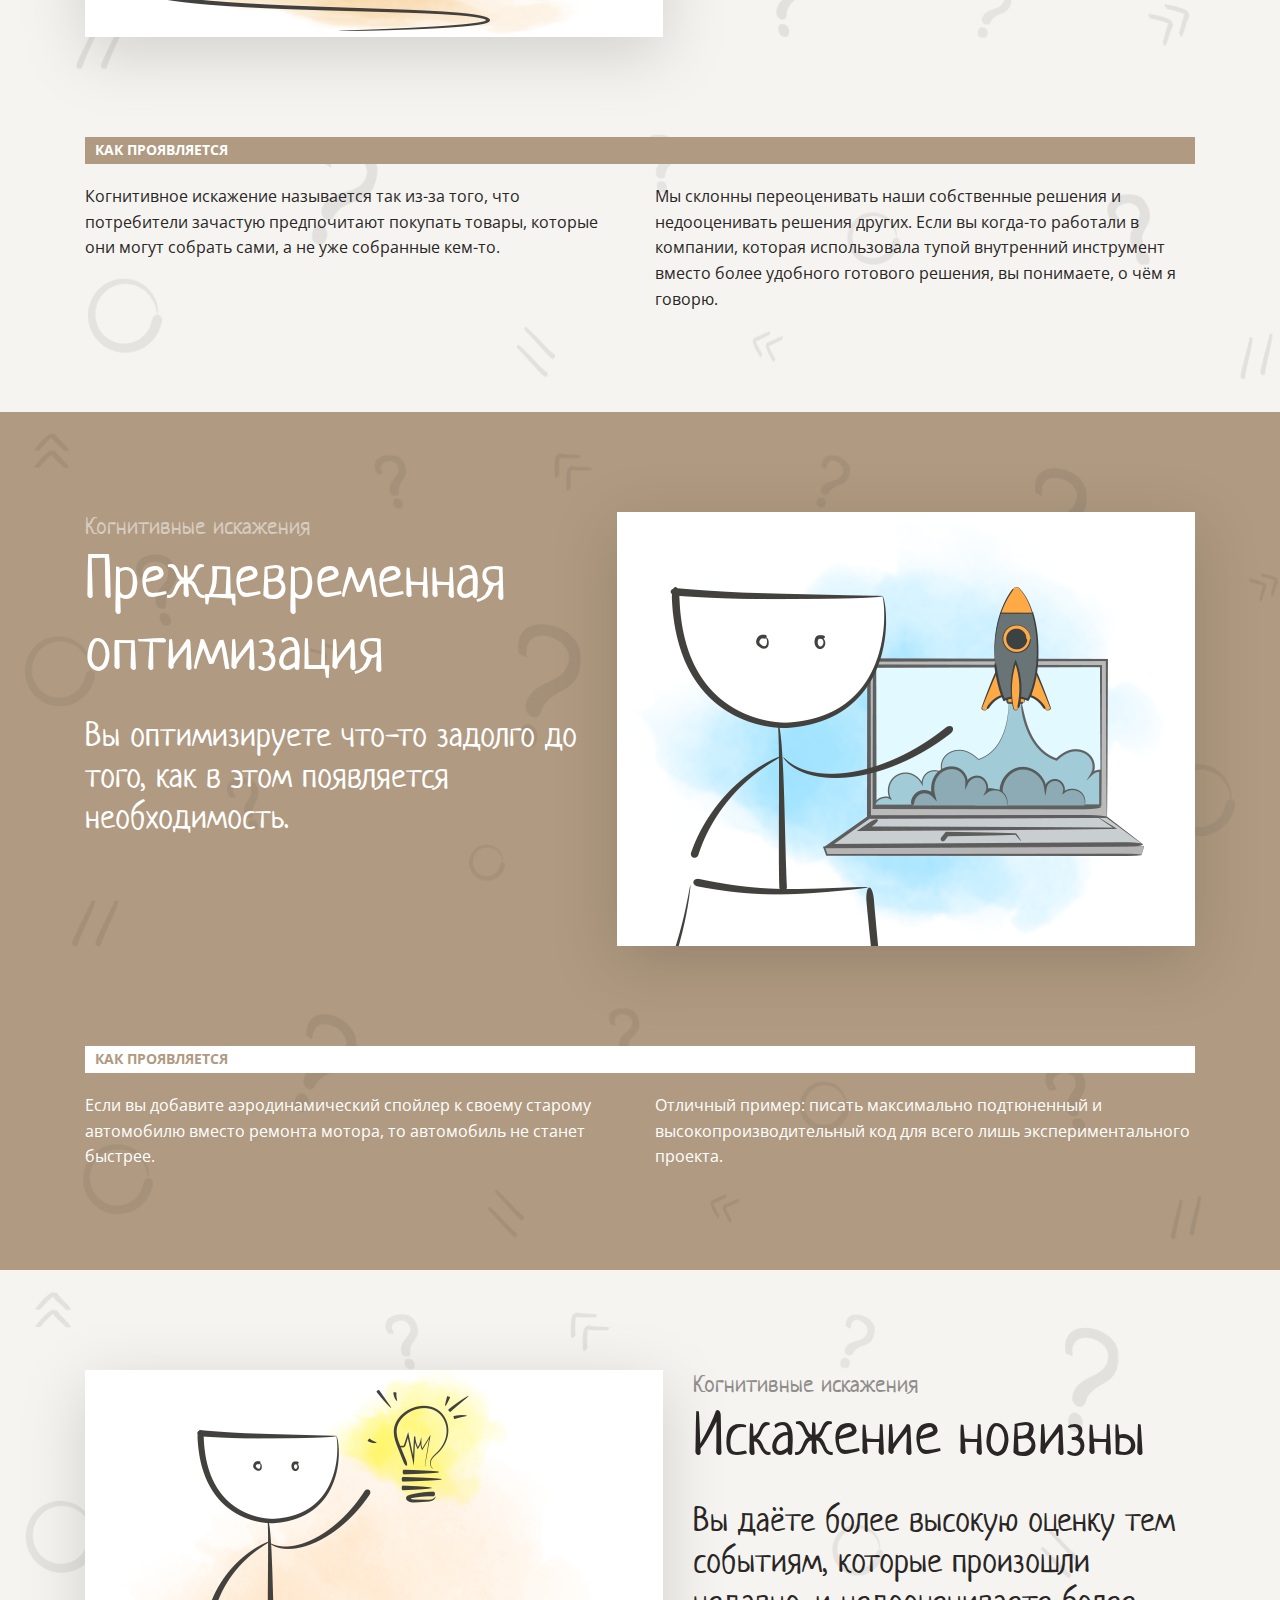
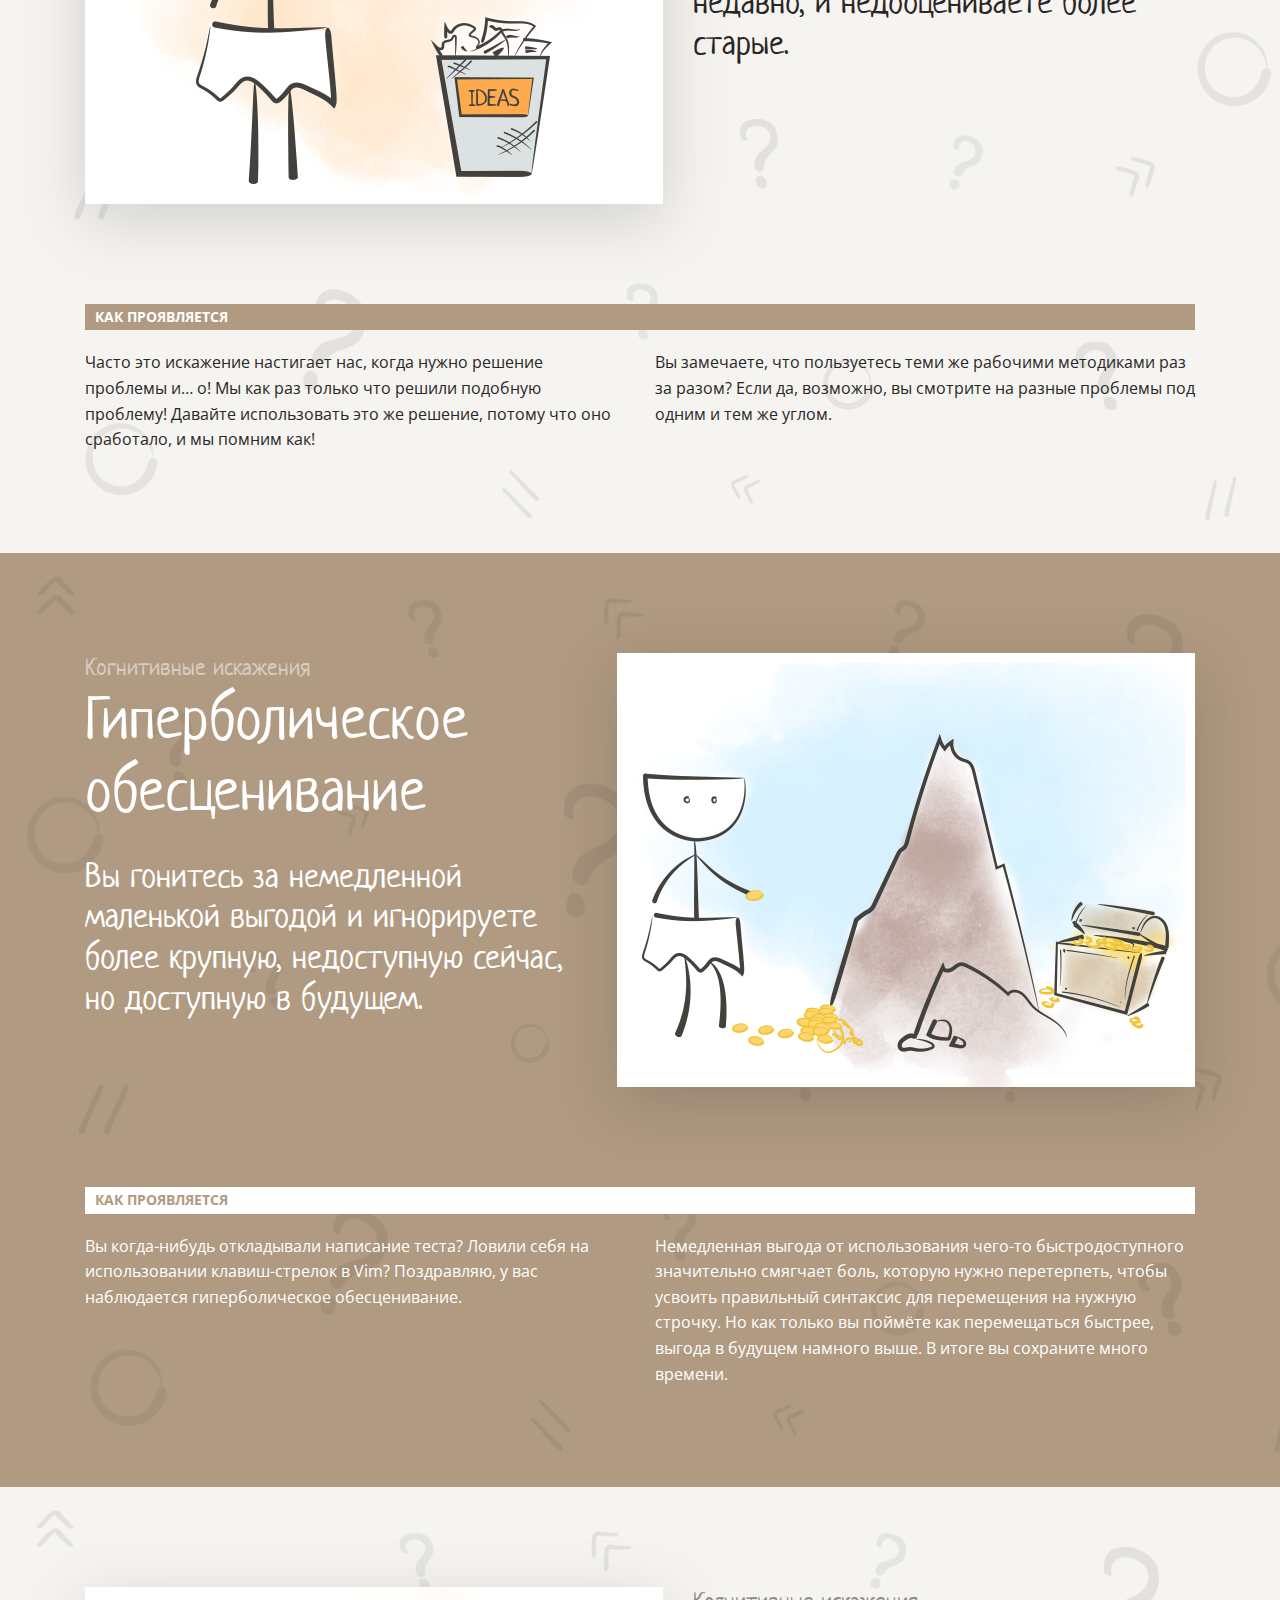
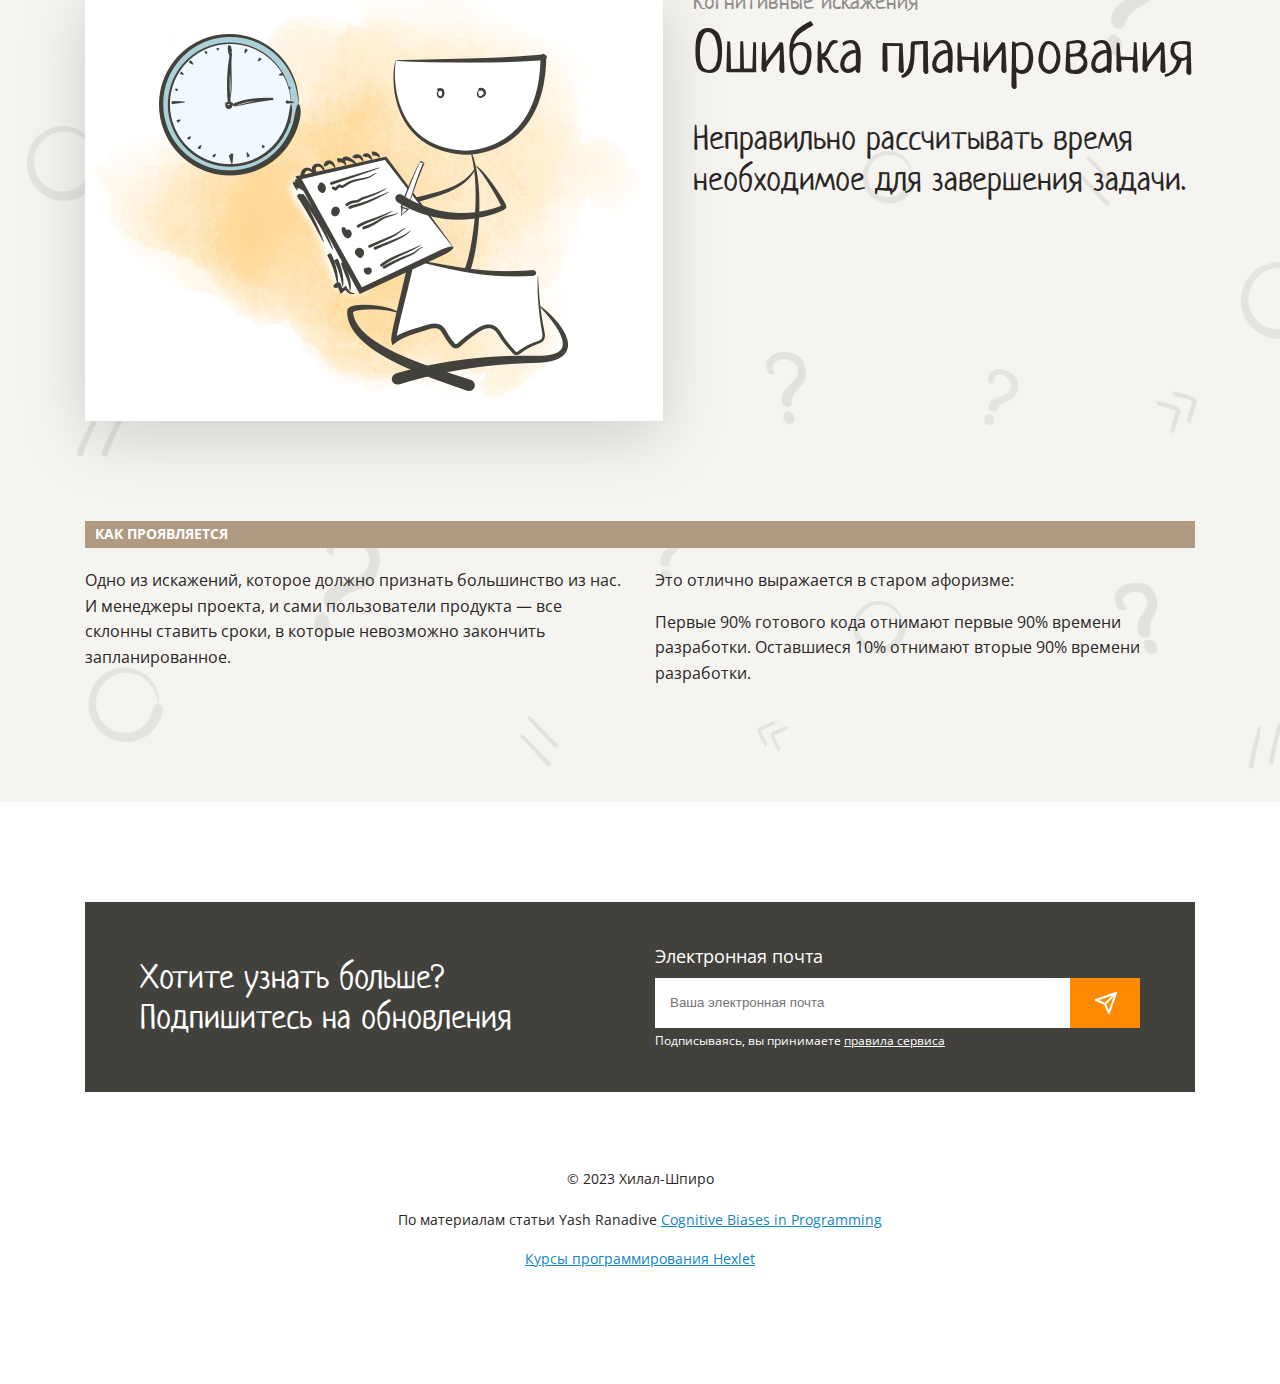
==== commit a9173e97: "changed text" ====
--- a/index.html
+++ b/index.html
@@ -265,7 +265,7 @@
           </div>
         </div>
         <div class="copyright">
-          <p>© 2020 Александра Азарова</p>
+          <p>© 2023 Хилал-Шпиро</p>
           <p>По материалам статьи Yash Ranadive <a href="https://medium.com/hackernoon/cognitive-biases-in-programming-5e937707c27b" target="_blank">Cognitive Biases in Programming</a></p>
           <a href="https://ru.hexlet.io" target="_blank">Курсы программирования Hexlet</a>
         </div>
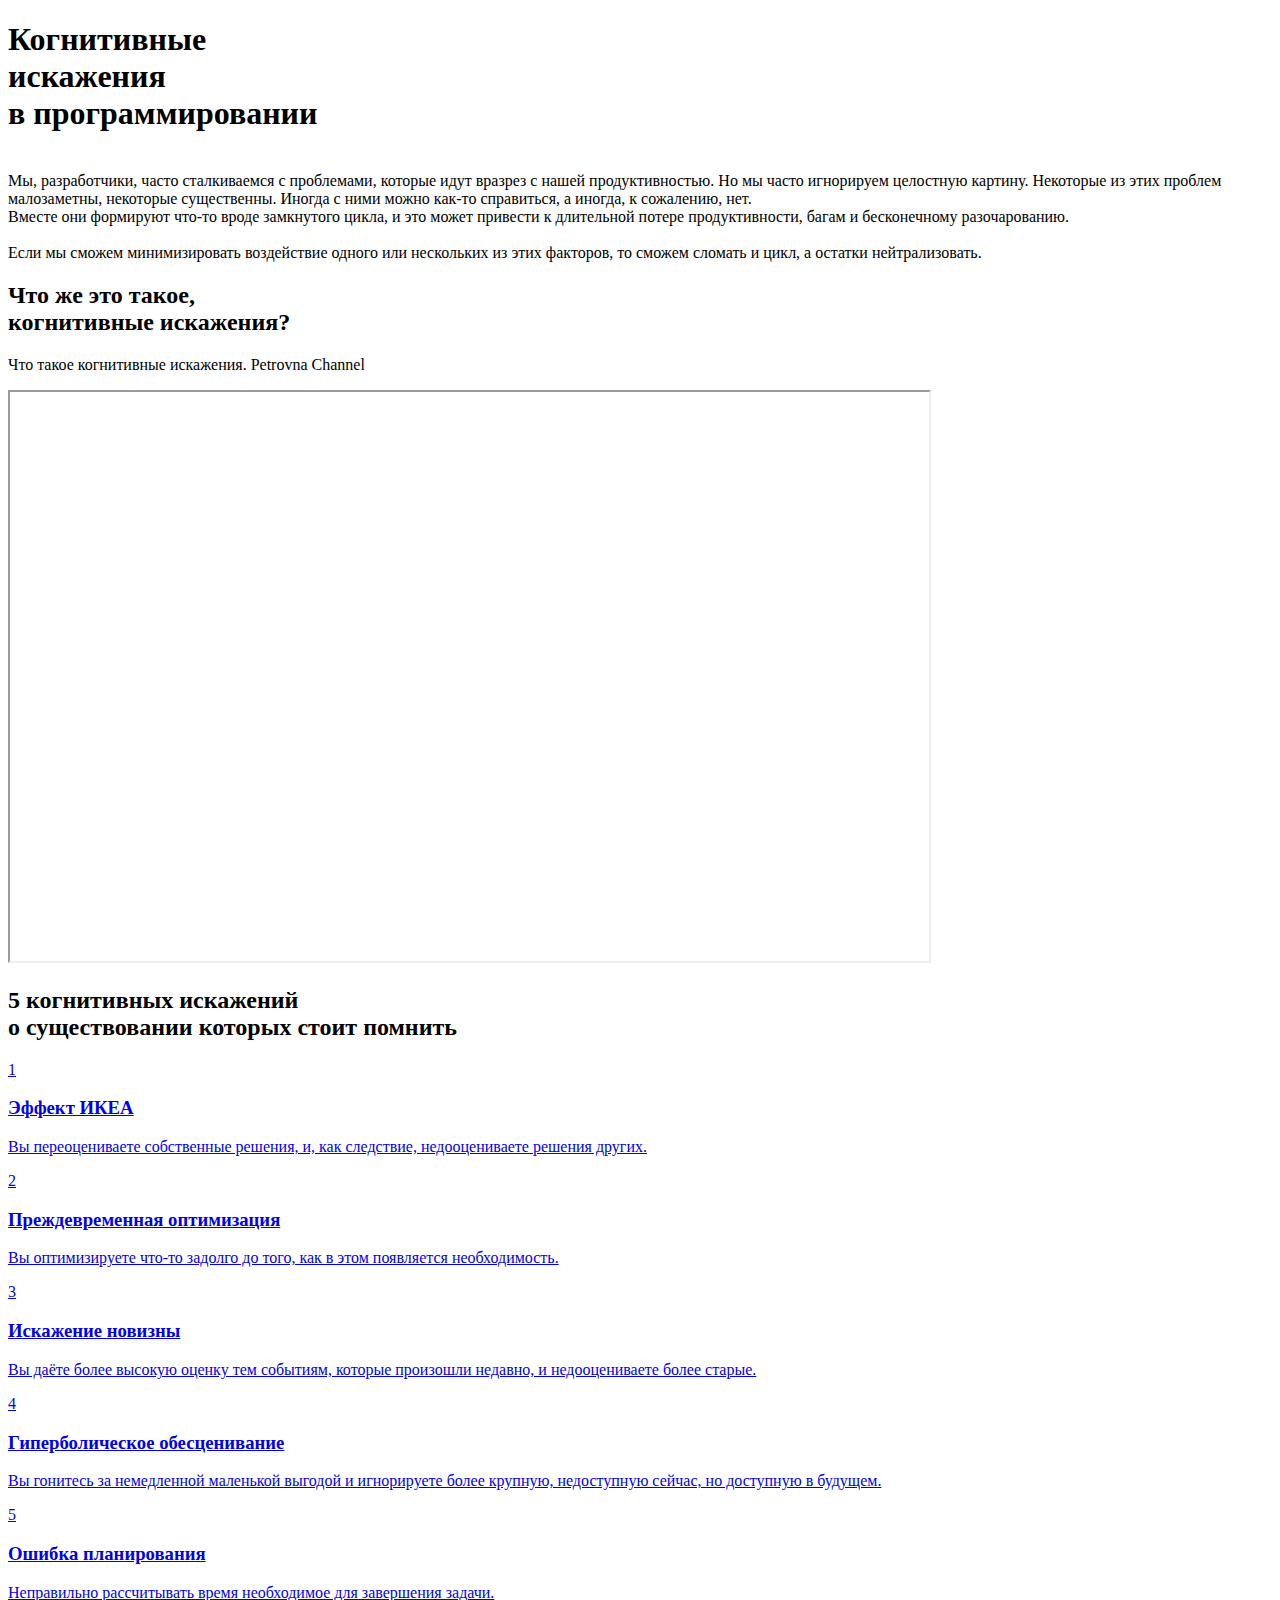
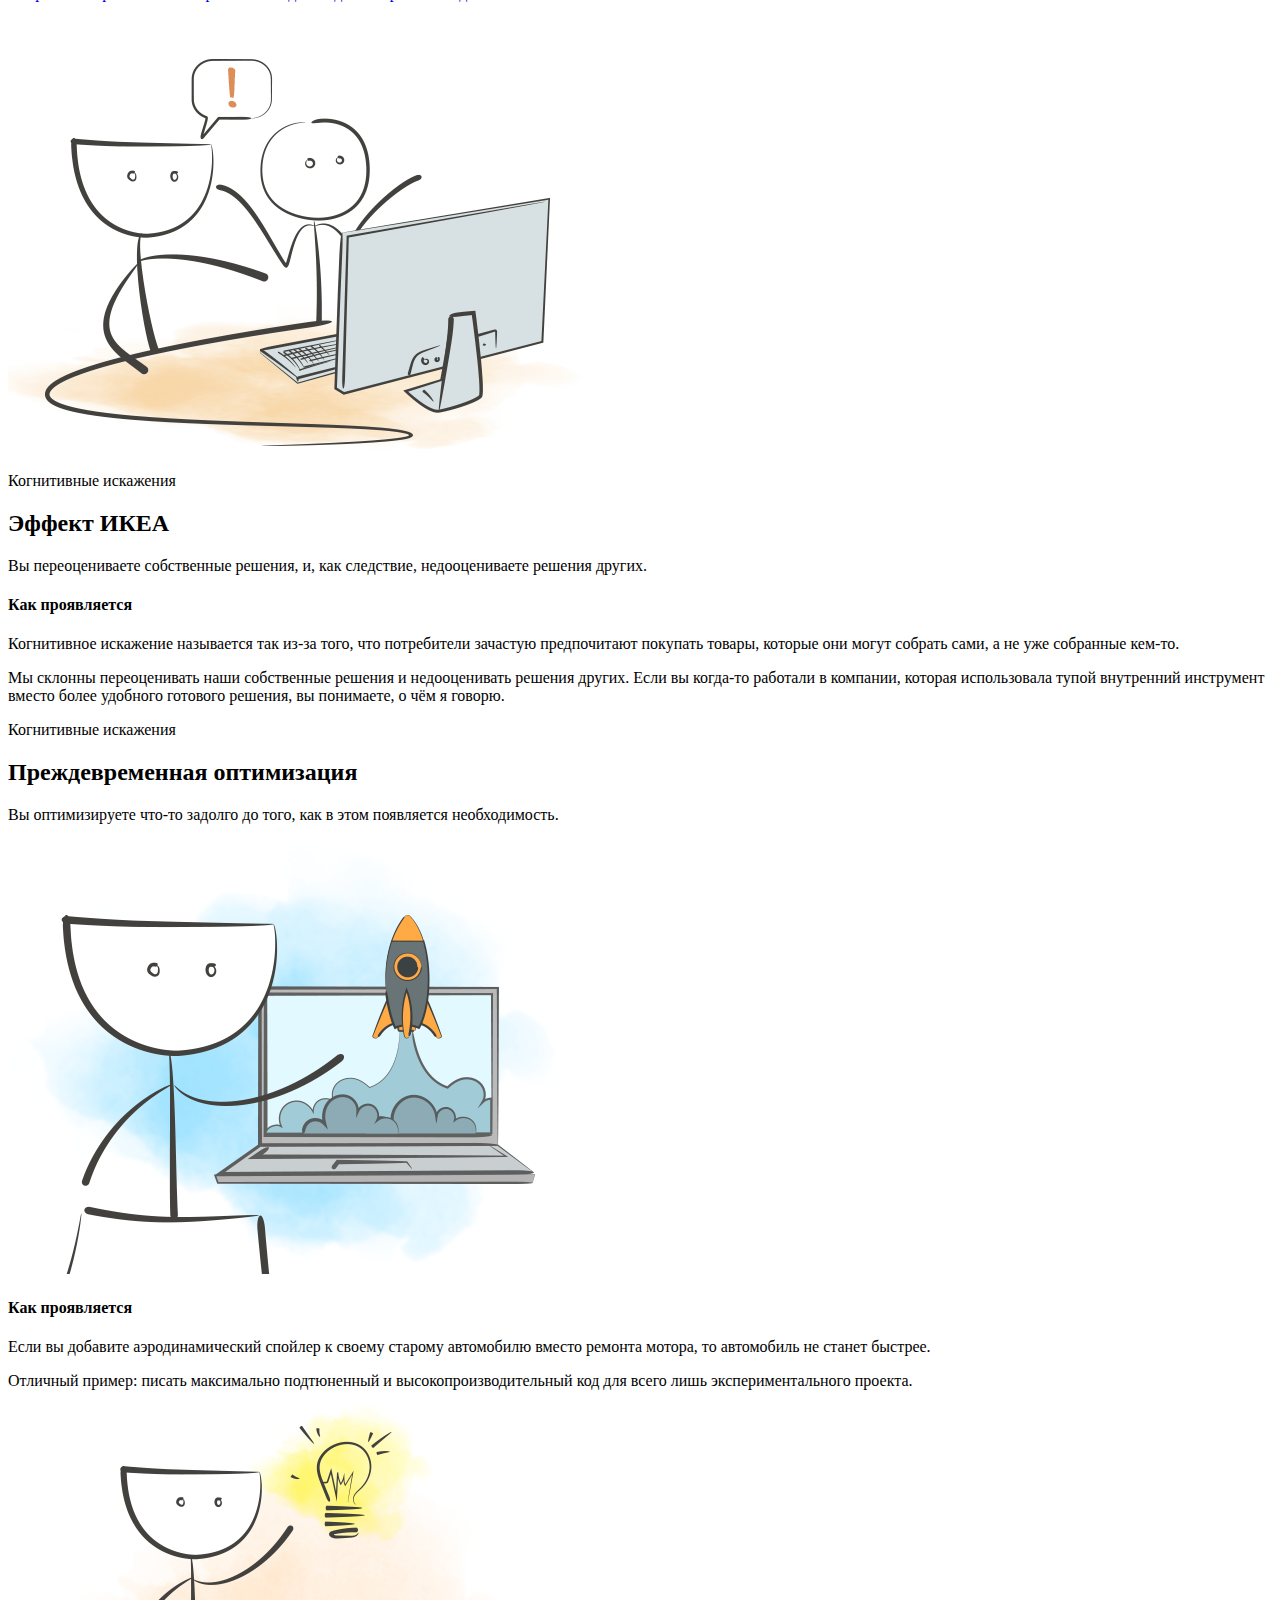
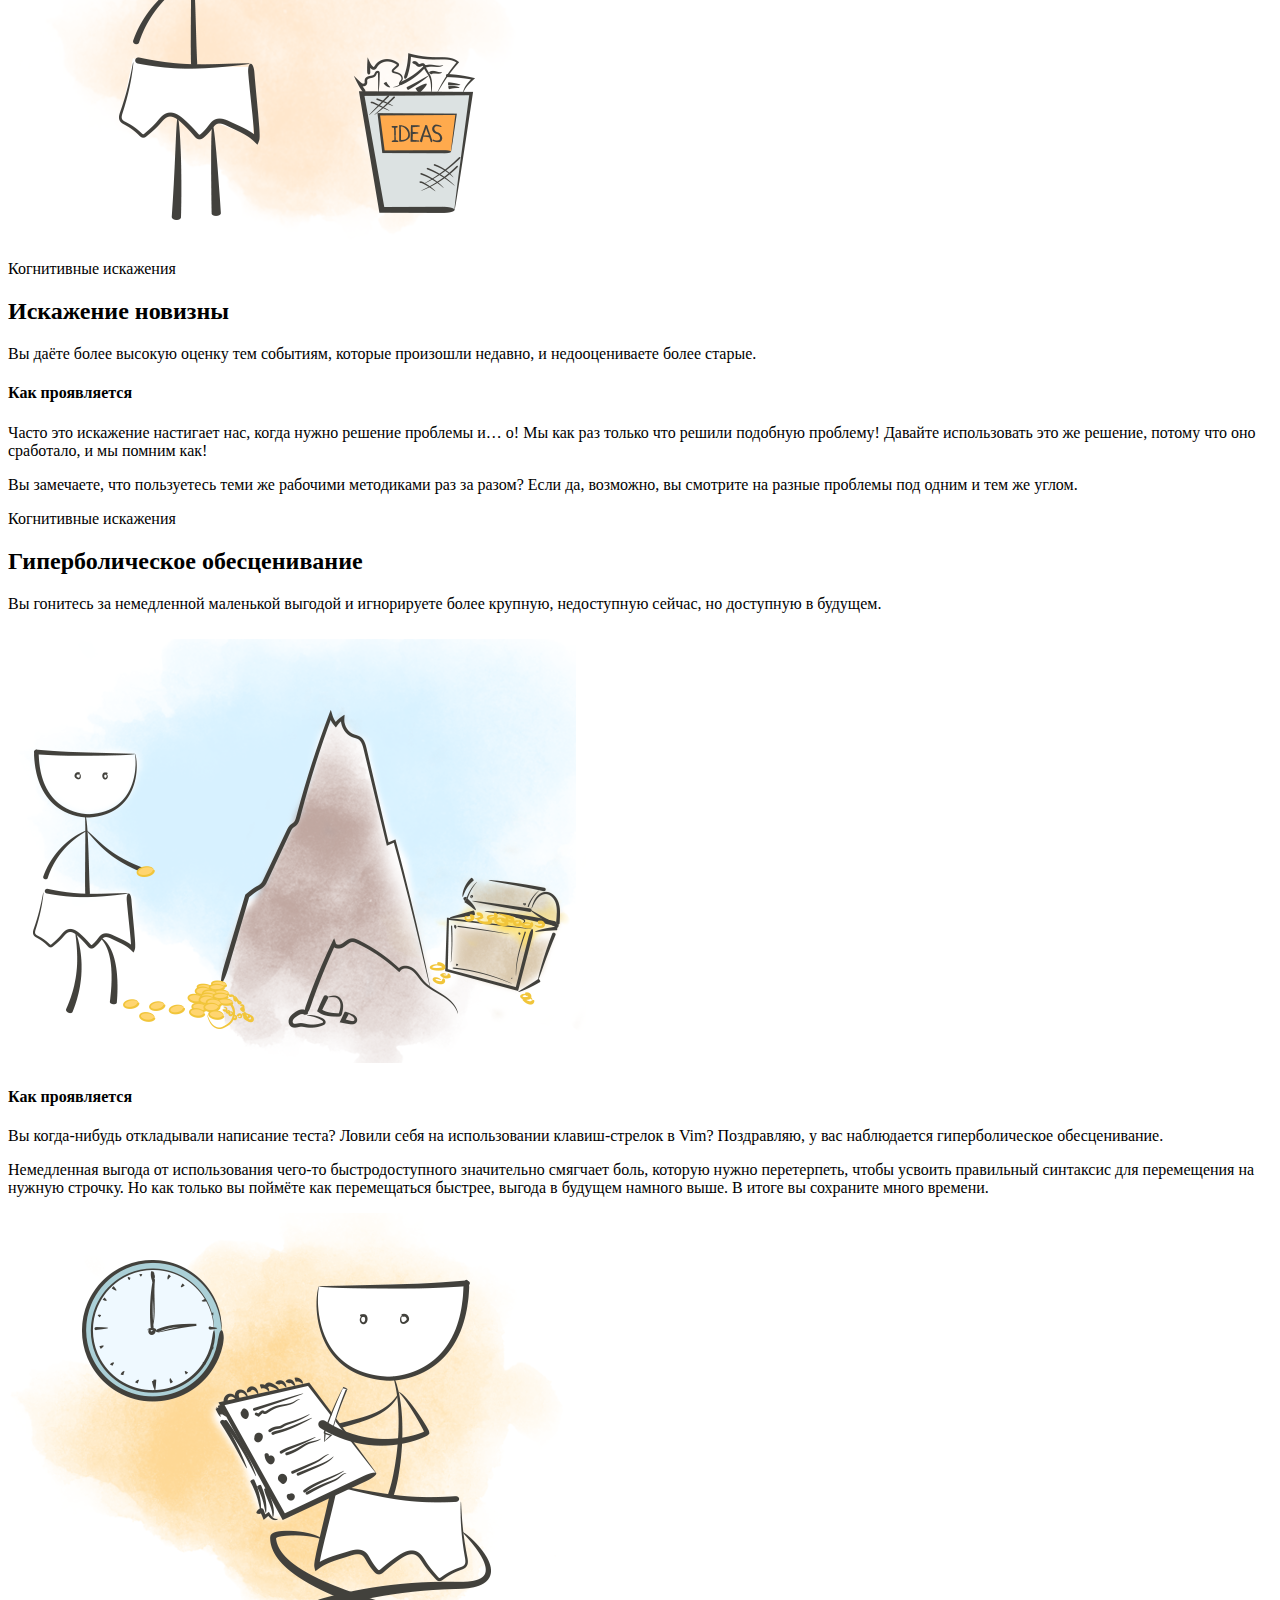
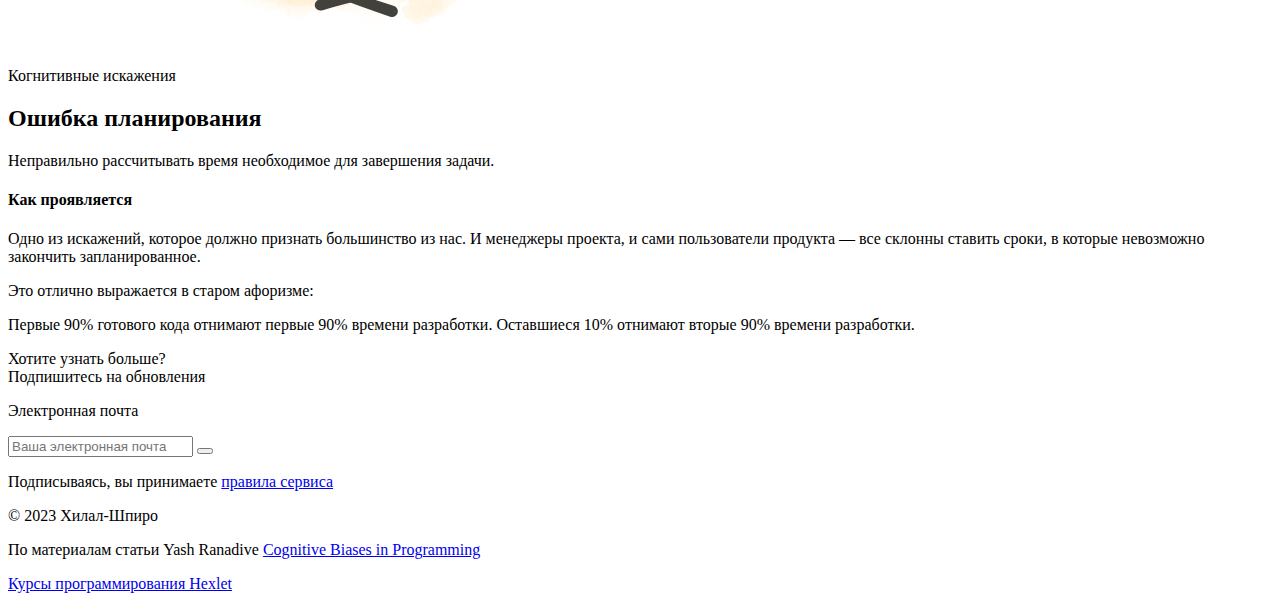
==== commit e5c990ff: "Revert "added footer"" ====
--- a/index.html
+++ b/index.html
@@ -1,52 +1,42 @@
 <!DOCTYPE html>
-<html lang="ru">
-  <head>
-    <meta charset="UTF-8" />
-    <meta name="viewport" content="width=device-width, initial-scale=1.0" />
-    <meta http-equiv="X-UA-Compatible" content="ie=edge" />
-    <title>Когнитивные искажения. Aleksandra Azarova</title>
-
-    <link rel="preconnect" href="https://fonts.gstatic.com" />
-    <link
-      href="https://fonts.googleapis.com/css2?family=Neucha&family=Open+Sans&display=swap"
-      rel="stylesheet"
-    />
-    <link rel="stylesheet" href="styles/style.css" />
-  </head>
-  <body>
-    <!-- HEADER -->
-    <header class="bg">
-      <div class="container">
-        <h1>
-          Когнитивные <br />искажения <br />
-          <span class="dark">в программировании</span>
-        </h1>
-        <img
-          class="header-img"
-          src="images/main.png"
-          alt="Когнитивные искажения в программировании"
-          height="525"
-        />
-        <div class="text-col">
-          <div class="text-block">
-            <p>
-              Мы, разработчики, часто сталкиваемся с проблемами, которые идут
-              вразрез с нашей продуктивностью. Но мы часто игнорируем целостную
-              картину. Некоторые из этих проблем малозаметны, некоторые
-              существенны. Иногда с ними можно как-то справиться, а иногда, к
-              сожалению, нет.
-            </p>
-          </div>
-          <div class="text-block">
-            <p>
-              Вместе они формируют что-то вроде замкнутого цикла, и это может
-              привести к длительной потере продуктивности, багам и бесконечному
-              разочарованию. <br /><br />
-              Если мы сможем минимизировать воздействие одного или нескольких из
-              этих факторов, то сможем сломать и цикл, а остатки нейтрализовать.
-            </p>
-            <a class="btn nav" href="#navigation">Подробнее</a>
-          </div>
+<html lang="en">
+<head>
+    <meta charset="UTF-8">
+    <meta http-equiv="X-UA-Compatible" content="IE=edge">
+    <meta name="viewport" content="width=device-width, initial-scale=1.0">
+    <link rel="stylesheet" href="/layout-designer-project-58/style2.css">
+
+    <link rel="preconnect" href="https://fonts.googleapis.com">
+    <link rel="preconnect" href="https://fonts.gstatic.com" crossorigin>
+    <link href="https://fonts.googleapis.com/css2?family=Open+Sans:ital,wght@0,300;0,400;0,500;0,600;0,700;0,800;1,300;1,400;1,500;1,600;1,700;1,800&display=swap" rel="stylesheet">
+    <link href="https://fonts.googleapis.com/css2?family=Neucha&family=Open+Sans:ital,wght@0,300;0,400;0,500;0,600;0,700;0,800;1,300;1,400;1,500;1,600;1,700;1,800&display=swap" rel="stylesheet">
+
+    <title>Document</title>
+</head>
+<body>
+<!-- HEADER -->
+
+    <header>
+        <div class="background">
+            <div class="container">
+                
+                <h1>Когнитивные <br />искажения <br />
+                    <span class="dark">в программировании</span>
+                </h1>
+
+                <img src="/layout-designer-project-58/src/1block-img.png" alt="" class="image-1">
+
+                <div class="two-columns">
+                    <div class="text-column">
+                        <span>Мы, разработчики, часто сталкиваемся с проблемами, которые идут вразрез с нашей продуктивностью. Но мы часто игнорируем целостную картину. Некоторые из этих проблем малозаметны, некоторые существенны. Иногда с ними можно как-то справиться, а иногда, к сожалению, нет.</span>
+                    </div>
+
+                    <div class="text-column">
+                        <span>Вместе они формируют что-то вроде замкнутого цикла, и это может привести к длительной потере продуктивности, багам и бесконечному разочарованию. <br /> <br />
+                        Если мы сможем минимизировать воздействие одного или нескольких из этих факторов, то сможем сломать и цикл, а остатки нейтрализовать.</span>
+                    </div>
+                </div>
+            </div>
         </div>
       </div>
     </header>
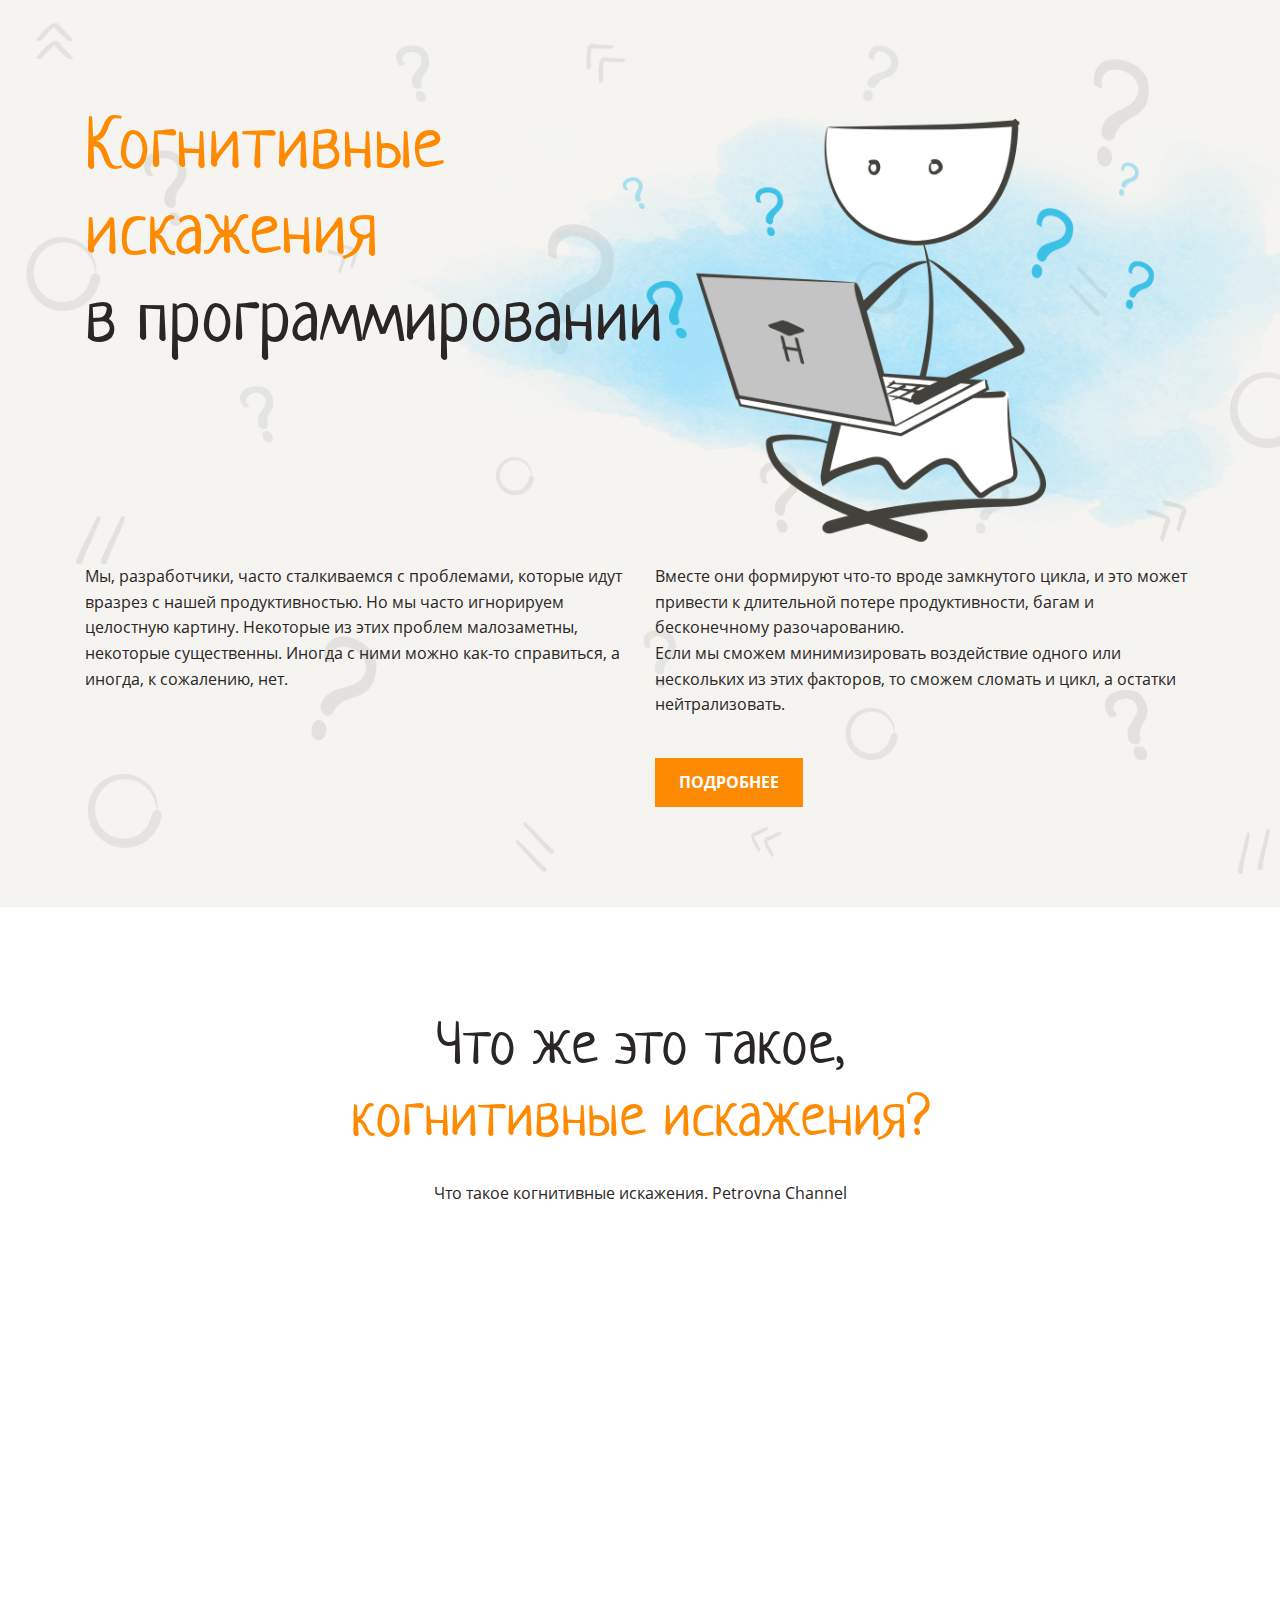
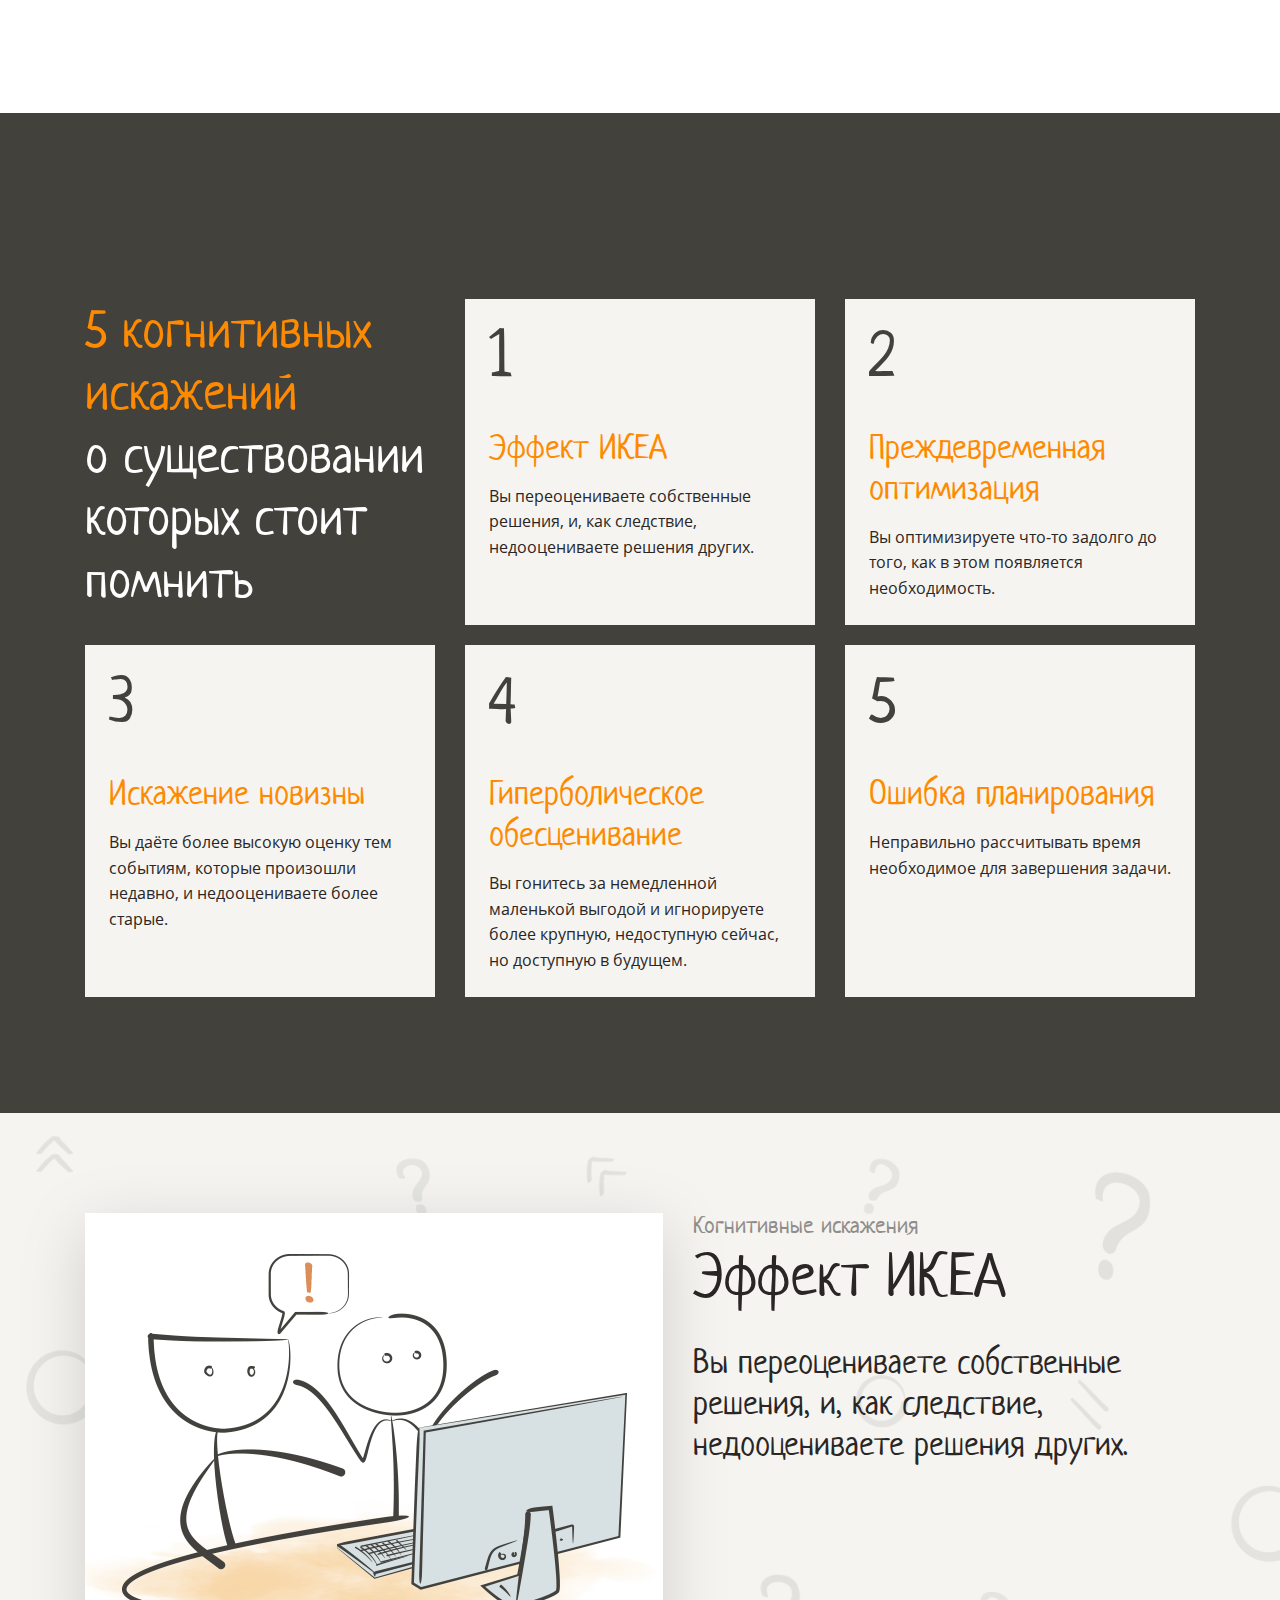
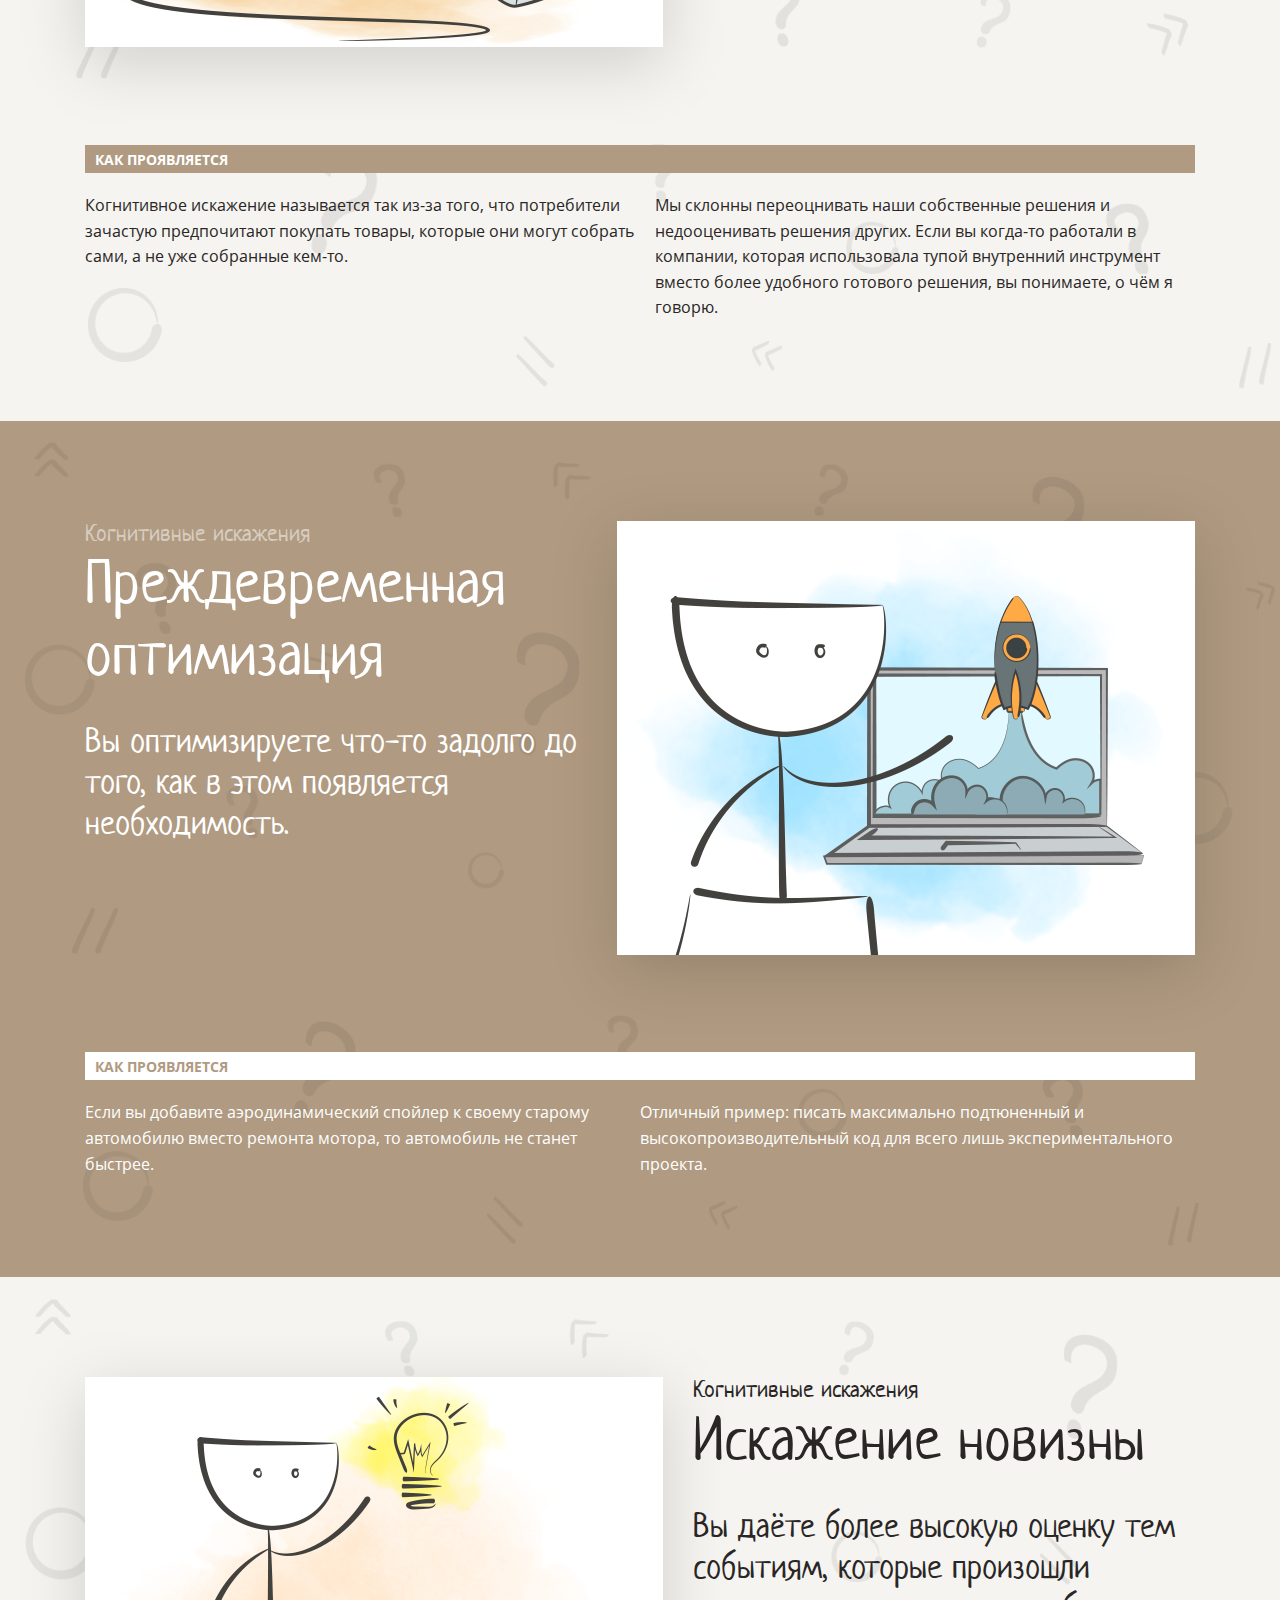
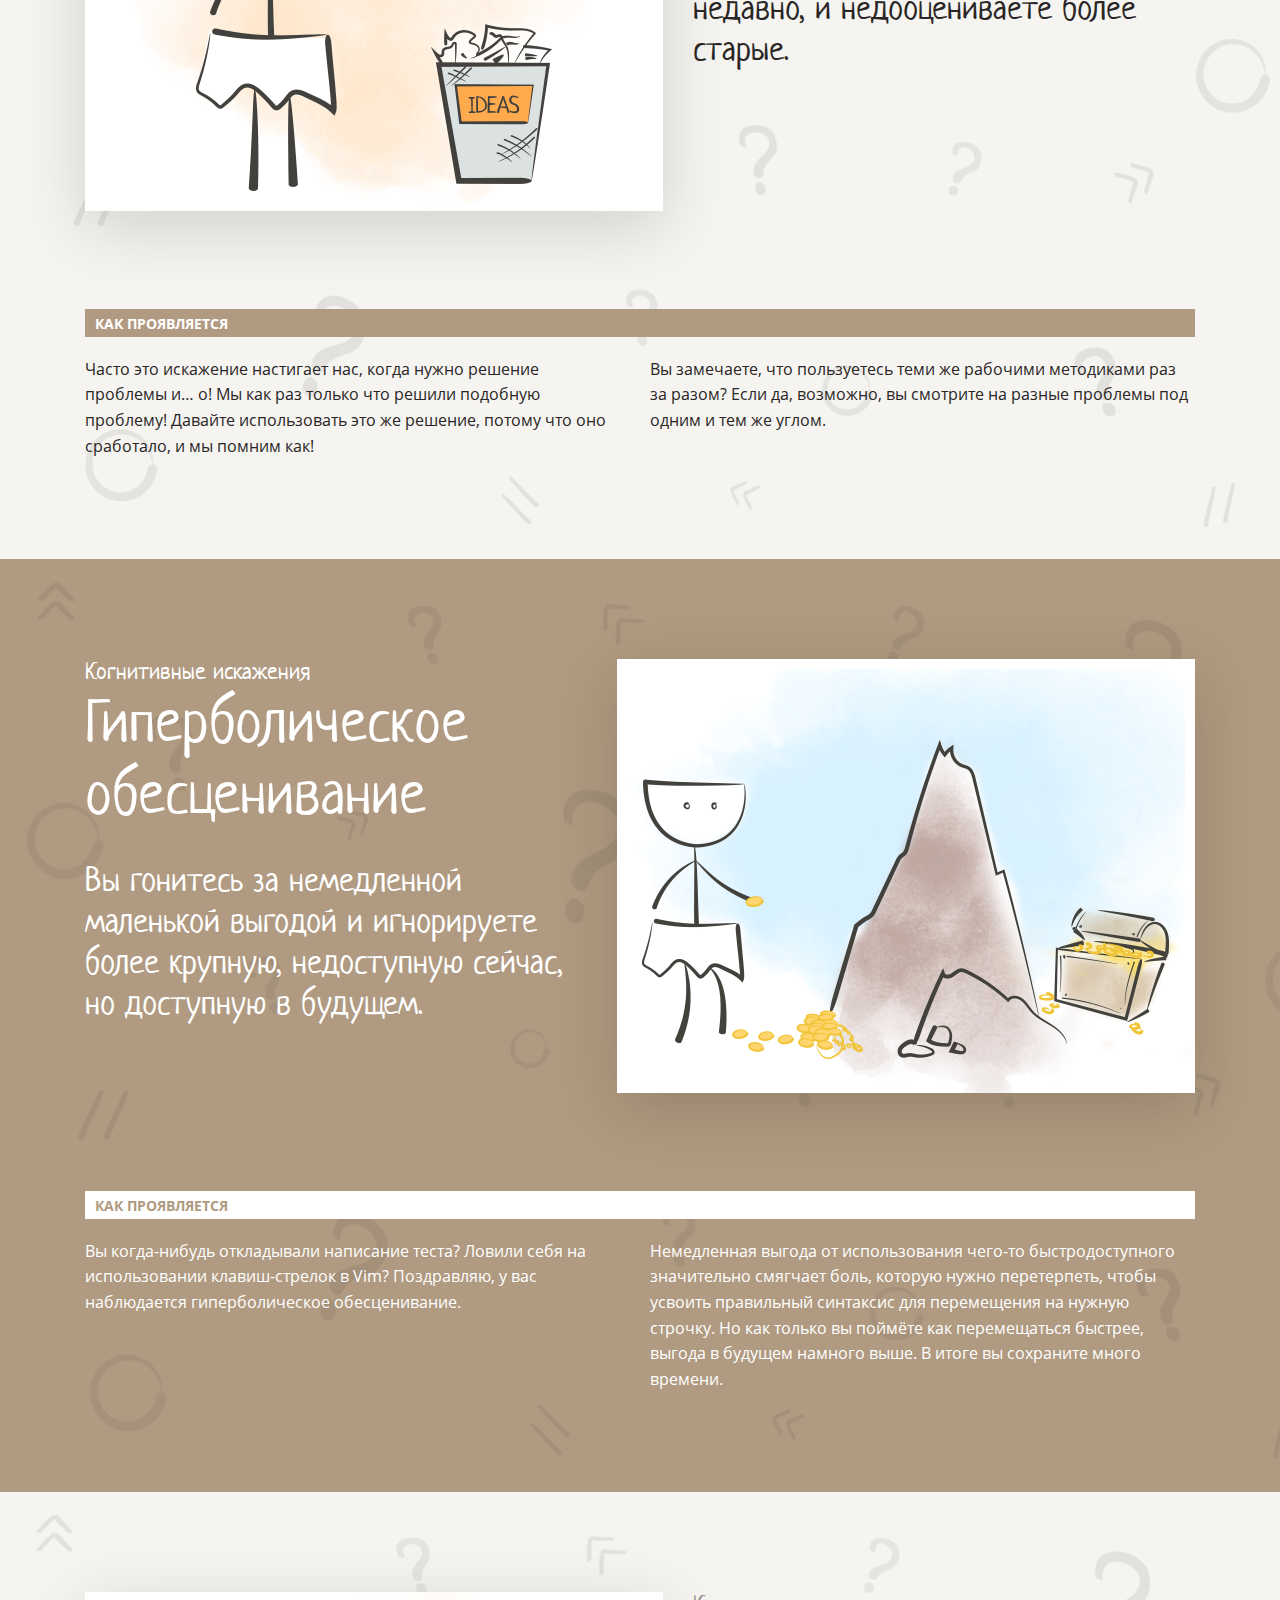
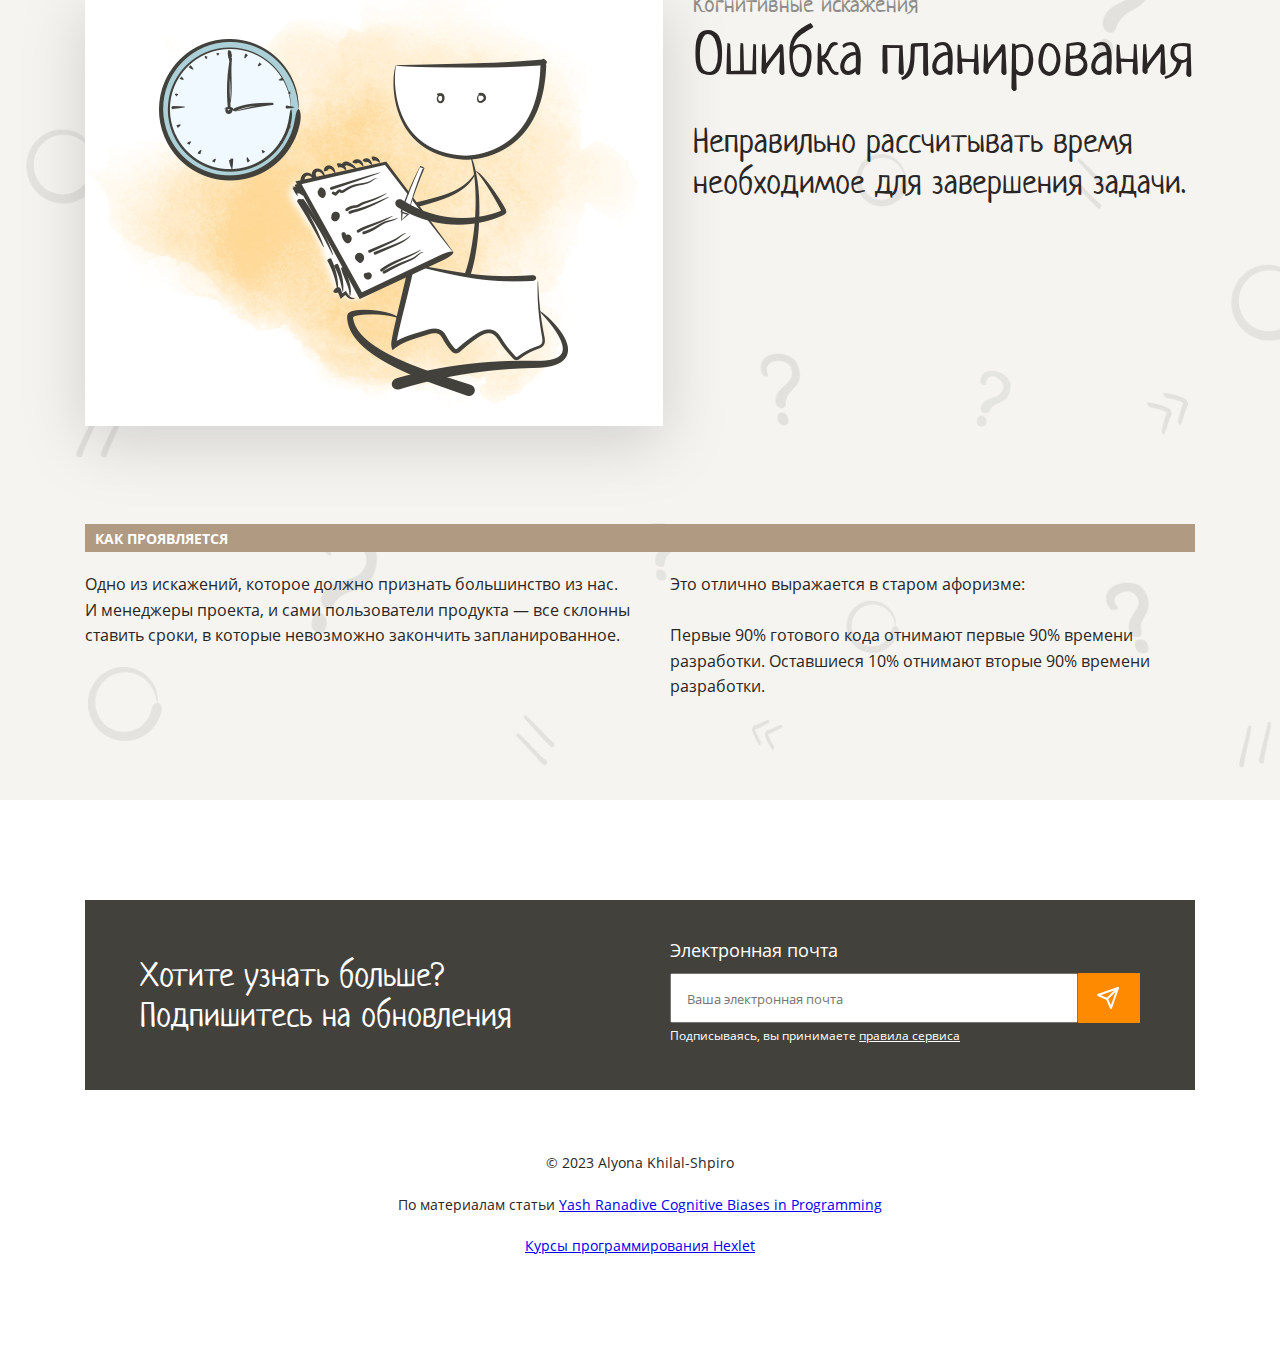
==== commit 5ae3f95a: "fix for tests" ====
--- a/index.html
+++ b/index.html
@@ -1,265 +1,224 @@
 <!DOCTYPE html>
-<html lang="en">
+<html lang="ru">
 <head>
     <meta charset="UTF-8">
-    <meta http-equiv="X-UA-Compatible" content="IE=edge">
     <meta name="viewport" content="width=device-width, initial-scale=1.0">
-    <link rel="stylesheet" href="/layout-designer-project-58/style2.css">
-
-    <link rel="preconnect" href="https://fonts.googleapis.com">
-    <link rel="preconnect" href="https://fonts.gstatic.com" crossorigin>
-    <link href="https://fonts.googleapis.com/css2?family=Open+Sans:ital,wght@0,300;0,400;0,500;0,600;0,700;0,800;1,300;1,400;1,500;1,600;1,700;1,800&display=swap" rel="stylesheet">
-    <link href="https://fonts.googleapis.com/css2?family=Neucha&family=Open+Sans:ital,wght@0,300;0,400;0,500;0,600;0,700;0,800;1,300;1,400;1,500;1,600;1,700;1,800&display=swap" rel="stylesheet">
-
-    <title>Document</title>
+    <meta http-equiv="X-UA-Compatible" content="ie=edge">
+    <title>Когнитивные искажения nerealist</title>
+    <link rel="stylesheet" href="styles/normalize.css">
+    <link rel="stylesheet" href="styles/style.css">
 </head>
 <body>
-<!-- HEADER -->
-
-    <header>
-        <div class="background">
-            <div class="container">
-                
-                <h1>Когнитивные <br />искажения <br />
-                    <span class="dark">в программировании</span>
-                </h1>
-
-                <img src="/layout-designer-project-58/src/1block-img.png" alt="" class="image-1">
-
-                <div class="two-columns">
-                    <div class="text-column">
-                        <span>Мы, разработчики, часто сталкиваемся с проблемами, которые идут вразрез с нашей продуктивностью. Но мы часто игнорируем целостную картину. Некоторые из этих проблем малозаметны, некоторые существенны. Иногда с ними можно как-то справиться, а иногда, к сожалению, нет.</span>
-                    </div>
-
-                    <div class="text-column">
-                        <span>Вместе они формируют что-то вроде замкнутого цикла, и это может привести к длительной потере продуктивности, багам и бесконечному разочарованию. <br /> <br />
-                        Если мы сможем минимизировать воздействие одного или нескольких из этих факторов, то сможем сломать и цикл, а остатки нейтрализовать.</span>
-                    </div>
-                </div>
-            </div>
-        </div>
-      </div>
-    </header>
-    <main>
-      <!-- VIDEO -->
-      <section class="section-video">
-        <div class="container">
-          <h2>
-            <span class="dark">Что же это такое, </span><br />
-            когнитивные искажения?
-          </h2>
-          <p>Что такое когнитивные искажения. Petrovna Channel</p>
-          <iframe
-            class="video"
-            width="919"
-            height="569"
-            src="https://www.youtube.com/embed/jie9AizBqss"
-            allowfullscreen
-          ></iframe>
-        </div>
-      </section>
-      <!-- NAVIGATION -->
-      <section id="navigation">
-        <div class="container">
-          <div class="card-heading">
-            <h2>
-              5 когнитивных искажений <br />
-              <span class="white">о существовании которых стоит помнить</span>
-            </h2>
-          </div>
-          <a class="card" href="#ikea-effect">
-            <span class="number">1</span>
-            <h3>Эффект ИКЕА</h3>
-            <p>
-              Вы переоцениваете собственные решения, и, как следствие,
-              недооцениваете решения других.
-            </p>
-          </a>
-          <a class="card" href="#premature-optimization">
-            <span class="number">2</span>
-            <h3>Преждевременная оптимизация</h3>
-            <p>
-              Вы оптимизируете что-то задолго до того, как в этом появляется
-              необходимость.
-            </p>
-          </a>
-          <a class="card" href="#bias-of-novelty">
-            <span class="number">3</span>
-            <h3>Искажение новизны</h3>
-            <p>
-              Вы даёте более высокую оценку тем событиям, которые произошли
-              недавно, и недооцениваете более старые.
-            </p>
-          </a>
-          <a class="card" href="#hyperbolic-depreciation">
-            <span class="number">4</span>
-            <h3>Гиперболическое обесценивание</h3>
-            <p>
-              Вы гонитесь за немедленной маленькой выгодой и игнорируете более
-              крупную, недоступную сейчас, но доступную в будущем.
-            </p>
-          </a>
-          <a class="card" href="#errors-in-planning">
-            <span class="number">5</span>
-            <h3>Ошибка планирования</h3>
-            <p>
-              Неправильно рассчитывать время необходимое для завершения задачи.
-            </p>
-          </a>
-        </div>
-      </section>
-      <!-- IKEA EFFECT -->
-      <section id="ikea-effect" class="bg bg-light">
-        <div class="container bias">
-          <div class="top-block">
-            <img class="bias-img img-left" src="images/1.png" alt="Когнитивные искажения. Эффект ИКЕА">
-            <div>
-              <p class="subtitle">Когнитивные искажения</p>
-              <h2 class="dark">Эффект ИКЕА</h2>
-              <p class="subtext">Вы переоцениваете собственные решения, и, как следствие, недооцениваете решения других.</p>
-            </div>
-          </div>
-          <div class="how-work">
-            <div class="header">
-              <h4>Как проявляется</h4>
-            </div>
-            <div class="text-col">
-              <div class="text-block">
-                <p>Когнитивное искажение называется так из-за того, что потребители зачастую предпочитают покупать товары, которые они могут собрать сами, а не уже собранные кем-то.</p>
-              </div>
-              <div class="text-block">
-                <p>Мы склонны переоценивать наши собственные решения и недооценивать решения других. Если вы когда-то работали в компании, которая использовала тупой внутренний инструмент вместо более удобного готового решения, вы понимаете, о чём я говорю.</p>
-              </div>
-            </div>
-          </div>
-        </div>
-      </section>
-      <!-- PREMATURE OPTIMIZATION -->
-      <section id="premature-optimization" class="bg bg-dark">
-        <div class="container bias">
-          <div class="top-block">
-            <div>
-              <p class="subtitle">Когнитивные искажения</p>
-              <h2 class="white">Преждевременная оптимизация</h2>
-              <p class="subtext">Вы оптимизируете что-то задолго до того, как в этом появляется необходимость.</p>
-            </div>
-            <img class="bias-img img-right" src="images/2.png" alt="Когнитивные искажения.">
-          </div>
-          <div class="how-work">
-            <div class="header">
-              <h4>Как проявляется</h4>
-            </div>
-            <div class="text-col">
-              <div class="text-block">
-                <p>Если вы добавите аэродинамический спойлер к своему старому автомобилю вместо ремонта мотора, то автомобиль не станет быстрее.</p>
-              </div>
-              <div class="text-block">
-                <p>Отличный пример: писать максимально подтюненный и высокопроизводительный код для всего лишь экспериментального проекта.</p>
-              </div>
-            </div>
-          </div>
-        </div>
-      </section>
-      <!-- DISTORTION OF NOVELTY -->
-      <section id="distortion-of-novelty" class="bg bg-light">
-        <div class="container bias">
-          <div class="top-block">
-            <img class="bias-img img-left" src="images/3.png" alt="Когнитивные искажения.">
-            <div>
-              <p class="subtitle">Когнитивные искажения</p>
-              <h2 class="dark">Искажение новизны</h2>
-              <p class="subtext">Вы даёте более высокую оценку тем событиям, которые произошли недавно, и недооцениваете более старые.</p>
-            </div>
-          </div>
-          <div class="how-work">
-            <div class="header">
-              <h4>Как проявляется</h4>
-            </div>
-            <div class="text-col">
-              <div class="text-block">
-                <p>Часто это искажение настигает нас, когда нужно решение проблемы и… о! Мы как раз только что решили подобную проблему! Давайте использовать это же решение, потому что оно сработало, и мы помним как!</p>
-              </div>
-              <div class="text-block">
-                <p>Вы замечаете, что пользуетесь теми же рабочими методиками раз за разом? Если да, возможно, вы смотрите на разные проблемы под одним и тем же углом.</p>
-              </div>
-            </div>
-          </div>
-        </div>
-      </section>
-      <!-- HYPERBOLIC DEPRECIATION -->
-      <section id="hyperbolic-depreciation" class="bg bg-dark">
-        <div class="container bias">
-          <div class="top-block">
-            <div>
-              <p class="subtitle">Когнитивные искажения</p>
-              <h2 class="white">Гиперболическое обесценивание</h2>
-              <p class="subtext">Вы гонитесь за немедленной маленькой выгодой и игнорируете более крупную, недоступную сейчас, но доступную в будущем.</p>
-            </div>
-            <img class="bias-img img-right" src="images/4.png" alt="Когнитивные искажения.">
-          </div>
-          <div class="how-work">
-            <div class="header">
-              <h4>Как проявляется</h4>
-            </div>
-            <div class="text-col">
-              <div class="text-block">
-                <p>Вы когда-нибудь откладывали написание теста? Ловили себя на использовании клавиш-стрелок в Vim? Поздравляю, у вас наблюдается гиперболическое обесценивание.</p>
-              </div>
-              <div class="text-block">
-                <p>Немедленная выгода от использования чего-то быстродоступного значительно смягчает боль, которую нужно перетерпеть, чтобы усвоить правильный синтаксис для перемещения на нужную строчку. Но как только вы поймёте как перемещаться быстрее, выгода в будущем намного выше. В итоге вы сохраните много времени.</p>
-              </div>
-            </div>
-          </div>
-        </div>
-      </section>
-      <!-- ERRORS OF PLANNING -->
-      <section id="errors-in-planning" class="bg bg-light">
-        <div class="container bias">
-          <div class="top-block">
-            <img class="bias-img img-left" src="images/5.png" alt="Когнитивные искажения.">
-            <div>
-              <p class="subtitle">Когнитивные искажения</p>
-              <h2 class="dark">Ошибка планирования</h2>
-              <p class="subtext">Неправильно рассчитывать время необходимое для завершения задачи.</p>
-            </div>
-          </div>
-          <div class="how-work">
-            <div class="header">
-              <h4>Как проявляется</h4>
-            </div>
-            <div class="text-col">
-              <div class="text-block">
-                <p>Одно из искажений, которое должно признать большинство из нас. И менеджеры проекта, и сами пользователи продукта — все склонны ставить сроки, в которые невозможно закончить запланированное.</p>
-              </div>
-              <div class="text-block">
-                <p>Это отлично выражается в старом афоризме:</p>
-                <p class="quot">Первые 90% готового кода отнимают первые 90% времени разработки. Оставшиеся 10% отнимают вторые 90% времени разработки.</p>
-              </div>
-            </div>
-          </div>
-        </div>
-      </section>
-    </main>
-    <!-- FOOTER -->
-    <footer>
-      <div class="container">
-        <div class="subscription-box">
-          <p class="subtext">Хотите узнать больше? <br />Подпишитесь на обновления</p>
-          <div class="form-block">
-            <p class="title">Электронная почта</p>
-            <form class="subscription-form" method="GET" action="#">
-              <input type="email" placeholder="Ваша электронная почта">
-              <button class="btn" type="submit"></button>
-            </form>
-            <p class="terms">Подписываясь, вы принимаете <a href="#">правила сервиса</a></p>
-          </div>
-        </div>
-        <div class="copyright">
-          <p>© 2023 Хилал-Шпиро</p>
-          <p>По материалам статьи Yash Ranadive <a href="https://medium.com/hackernoon/cognitive-biases-in-programming-5e937707c27b" target="_blank">Cognitive Biases in Programming</a></p>
-          <a href="https://ru.hexlet.io" target="_blank">Курсы программирования Hexlet</a>
-        </div>
-      </div>
-    </footer>
-  </body>
+
+  <header class="header background-basic">
+    <div class="container">
+      <h1 class="header-title">
+        Когнитивные<br>
+        искажения<br>
+        <span class="dark-text">в программировании</span>
+      </h1>
+      <div class="header-image">
+        <img src="./images/main.png" height="525" alt="header-image">
+      </div>
+    <div class="header-description">
+      <div class="header-left-content">
+        <p class="header-left-description">Мы, разработчики, часто сталкиваемся с проблемами, которые идут вразрез с нашей продуктивностью. Но мы часто игнорируем целостную картину. Некоторые из этих проблем малозаметны, некоторые существенны. Иногда с ними можно как-то справиться, а иногда, к сожалению, нет.</p>
+      </div>
+      <div class="header-right-content">
+        <p class="header-right-description">Вместе они формируют что-то вроде замкнутого цикла, и это может привести к длительной потере продуктивности, багам и бесконечному разочарованию.</p>
+        <p>Если мы сможем минимизировать воздействие одного или нескольких из этих факторов, то сможем сломать и цикл, а остатки нейтрализовать.</p>
+        <a href="#navigation" class="btn btn-header-more">Подробнее</a>
+      </div>
+    </div>
+  </div>
+  </header>
+
+  <main class="main">
+
+    <section class="about">
+      <div class="container">
+        <div class="about-header">
+          <h2 class="about-title"><span class="dark-text">Что же это такое,</span><br>когнитивные искажения?</h2>
+          <p class="about-description">Что такое когнитивные искажения. Petrovna Channel</p>
+        </div>
+        <div class="about-video">
+          <iframe class="video" width="919" height="569" src="https://www.youtube.com/embed/jie9AizBqss" frameborder="0" allowfullscreen></iframe>
+        </div>
+      </div>
+    </section>
+
+    <section class="cognitive-biases" id="navigation">
+      <div class="container">
+        <ul class="cognitive-biases-list">
+          <li class="cognitive-biases-item cognitive-biases-item-description">
+            <h3 class="cognitive-biases-list-description">
+              <span class="basic-color">5 когнитивных искажений<br></span> <span class="white-color">о существовании которых стоит помнить</span>
+            </h3>
+          </li>
+          <li class="cognitive-biases-item">
+            <a href="#ikea-effect" class="cognitive-biases-link">
+              <p class="cognitive-biases-item-count">1</p>
+              <h3 class="cognitive-biases-title">Эффект ИКЕА</h3>
+              <p class="cognitive-biases-description">Вы переоцениваете собственные решения, и, как следствие, недооцениваете решения других.</p>
+            </a>
+          </li>
+          <li class="cognitive-biases-item">
+            <a href="#premature-optimization" class="cognitive-biases-link">
+              <p class="cognitive-biases-item-count">2</p>
+              <h3 class="cognitive-biases-title">Преждевременная оптимизация</h3>
+              <p class="cognitive-biases-description">Вы оптимизируете что-то задолго до того, как в этом появляется необходимость.</p>
+            </a>
+          </li>
+          <li class="cognitive-biases-item">
+            <a href="#distortion-of-novelty" class="cognitive-biases-link">
+              <p class="cognitive-biases-item-count">3</p>
+              <h3 class="cognitive-biases-title">Искажение новизны</h3>
+              <p class="cognitive-biases-description">Вы даёте более высокую оценку тем событиям, которые произошли недавно, и недооцениваете более старые.</p>
+            </a>
+          </li>
+          <li class="cognitive-biases-item">
+            <a href="#hyperbolic-depreciation" class="cognitive-biases-link">
+              <p class="cognitive-biases-item-count">4</p>
+              <h3 class="cognitive-biases-title">Гиперболическое обесценивание</h3>
+              <p class="cognitive-biases-description">Вы гонитесь за немедленной маленькой выгодой и игнорируете более крупную, недоступную сейчас, но доступную в будущем.</p>
+            </a>
+          </li>
+          <li class="cognitive-biases-item">
+            <a href="#errors-in-planning" class="cognitive-biases-link">
+              <p class="cognitive-biases-item-count">5</p>
+              <h3 class="cognitive-biases-title">Ошибка планирования</h3>
+              <p class="cognitive-biases-description">Неправильно рассчитывать время необходимое для завершения задачи.</p>
+            </a>
+          </li>
+        </ul>
+      </div>
+    </section>
+
+    <section class="ikea-effect background-basic card card-light" id="ikea-effect">
+      <div class="container">
+        <div class="card-header">
+           <div class="card-image">
+            <img src="./images/1.png" width="578" height="434" alt="ikea-effect-logo">
+          </div>
+          <div class="ikea-effect-title-block card-title-block">
+            <p class="card-pre-title ikea-effect-pre-title">Когнитивные искажения</p>
+            <h2 class="card-title dark-text">Эффект ИКЕА</h2>
+            <p class="card-title-description">Вы переоцениваете собственные решения, и, как следствие, недооцениваете решения других.</p>
+          </div>
+        </div>
+        <h4 class="card-how-does-bias">Как проявляется</h4>
+          <div class="card-description-container">
+            <p class="card-description card-description-left">Когнитивное искажение называется так из-за того, что потребители зачастую предпочитают покупать товары, которые они могут собрать сами, а не уже собранные кем-то.</p>
+            <p class="card-description card-description-right ikea-effect-card-description-right">Мы склонны переоцнивать наши собственные решения и недооценивать решения других. Если вы когда-то работали в компании, которая использовала тупой внутренний инструмент вместо более удобного готового решения, вы понимаете, о чём я говорю.</p>
+          </div>
+      </div>
+    </section>
+
+    <section class="premature-optimization background-basic white-text card card-dark" id="premature-optimization">
+      <div class="container">
+        <div class="card-header">
+          <div class="card-title-block">
+            <p class="card-pre-title premature-optimization-pre-title">Когнитивные искажения</p>
+            <h2 class="card-title white-text">Преждевременная оптимизация</h2>
+            <p class="card-title-description">Вы оптимизируете что-то задолго до того, как в этом появляется необходимость.</p>
+          </div>
+          <div class="card-image">
+           <img src="./images/2.png" width="578" height="434" alt="premature-optimization-logo">
+         </div>
+       </div>
+       <h4 class="card-how-does-bias card-how-does-bias-white">Как проявляется</h4>
+         <div class="card-description-container">
+           <p class="card-description card-description-left">Если вы добавите аэродинамический спойлер к своему старому автомобилю вместо ремонта мотора, то автомобиль не станет быстрее.</p>
+           <p class="card-description card-description-right card-description-right-premature-optimization">Отличный пример: писать максимально подтюненный и высокопроизводительный код для всего лишь экспериментального проекта.</p>
+         </div>
+      </div>
+    </section>
+
+    <section class="distortion-of-novelty background-basic card card-light" id="distortion-of-novelty">
+      <div class="container">
+        <div class="card-header">
+          <div class="card-image">
+           <img src="./images/3.png" width="578" height="434" alt="distortion-of-novelty-logo">
+         </div>
+         <div class="distortion-of-novelty-title-block card-title-block">
+           <p class="card-pre-title">Когнитивные искажения</p>
+           <h2 class="card-title dark-text">Искажение новизны</h2>
+           <p class="card-title-description">Вы даёте более высокую оценку тем событиям, которые произошли недавно, и недооцениваете более старые.</p>
+         </div>
+       </div>
+       <h4 class="card-how-does-bias">Как проявляется</h4>
+         <div class="card-description-container">
+           <p class="card-description card-description-left card-description-left-distortion-of-novelty">Часто это искажение настигает нас, когда нужно решение проблемы и… о! Мы как раз только что решили подобную проблему! Давайте использовать это же решение, потому что оно сработало, и мы помним как!</p>
+           <p class="card-description card-description-right card-description-right-distortion-of-novelty">Вы замечаете, что пользуетесь теми же рабочими методиками раз за разом? Если да, возможно, вы смотрите на разные проблемы под одним и тем же углом.</p>
+         </div>
+      </div>
+    </section>
+
+    <section class="hyperbolic-depreciation background-basic white-text card card-dark" id="hyperbolic-depreciation">
+      <div class="container">
+        <div class="card-header">
+          <div class="card-title-block">
+            <p class="card-pre-title">Когнитивные искажения</p>
+            <h2 class="card-title white-text">Гиперболическое обесценивание</h2>
+            <p class="card-title-description hyperbolic-depreciation-card-title-description">Вы гонитесь за немедленной маленькой выгодой и игнорируете более крупную, недоступную сейчас, но доступную в будущем.</p>
+          </div>
+          <div class="card-image">
+           <img src="./images/4.png" width="578" height="434" alt="hyperbolic-depreciation-logo">
+         </div>
+       </div>
+       <h4 class="card-how-does-bias card-how-does-bias-white">Как проявляется</h4>
+         <div class="card-description-container">
+           <p class="card-description card-description-left">Вы когда-нибудь откладывали написание теста? Ловили себя на использовании клавиш-стрелок в Vim? Поздравляю, у вас наблюдается гиперболическое обесценивание.</p>
+           <p class="card-description card-description-right card-description-right-hyperbolic-depreciation">Немедленная выгода от использования чего-то быстродоступного значительно смягчает боль, которую нужно перетерпеть, чтобы усвоить правильный синтаксис для перемещения на нужную строчку. Но как только вы поймёте как перемещаться быстрее, выгода в будущем намного выше. В итоге вы сохраните много времени.</p>
+         </div>
+      </div>
+    </section>
+
+    <section class="errors-in-planning background-basic card card-light" id="errors-in-planning">
+      <div class="container">
+        <div class="card-header">
+          <div class="card-image">
+           <img src="./images/5.png" width="578" height="434" alt="ikea-effect-logo">
+         </div>
+         <div class="ikea-effect-title-block card-title-block">
+           <p class="card-pre-title ikea-effect-pre-title">Когнитивные искажения</p>
+           <h2 class="card-title dark-text">Ошибка планирования</h2>
+           <p class="card-title-description">Неправильно рассчитывать время необходимое для завершения задачи.</p>
+         </div>
+       </div>
+       <h4 class="card-how-does-bias">Как проявляется</h4>
+         <div class="card-description-container">
+           <p class="card-description card-description-left errors-in-planning-card-description-left">Одно из искажений, которое должно признать большинство из нас. И менеджеры проекта, и сами пользователи продукта — все склонны ставить сроки, в которые невозможно закончить запланированное.</p>
+           <p class="card-description card-description-right">Это отлично выражается в старом афоризме:<br><br>
+            Первые 90% готового кода отнимают первые 90% времени разработки. Оставшиеся 10% отнимают вторые 90% времени разработки.</p>
+         </div>
+      </div>
+    </section>
+
+  </main>
+
+  <footer class="footer">
+    <div class="container">
+      <div class="form-block">
+        <div class="form-description">
+          <p class="form-description-text white-text">Хотите узнать больше?<br> Подпишитесь на обновления</p>
+        </div>
+        <form action="#" class="footer-form">
+          <label class="footer-form-label white-text" for="email">Электронная почта</label>
+          <p class="input-block">
+            <input type="email" name="email" class="footer-input-email" id="email" placeholder="Ваша электронная почта">
+            <button class="btn-submit-footer" type="submit"></button>
+          </p>
+          <p class="convention-description white-text">Подписываясь, вы принимаете <a href="#" class="convention-description-link white-text">правила сервиса</a></p>
+        </form>
+      </div>
+      <div class="contacts">
+        <p class="creator-name">&copy; 2023 Alyona Khilal-Shpiro</p>
+        <p class="materials-link">По материалам статьи <a href="https://medium.com/hackernoon/cognitive-biases-in-programming-5e937707c27b">Yash Ranadive Cognitive Biases in Programming</a></p>
+        <p class="hexlet-link"><a href="https://ru.hexlet.io">Курсы программирования Hexlet</a></p>
+      </div>
+    </div>
+  </footer>
+
+</body>
 </html>
--- a/styles/style.css
+++ b/styles/style.css
@@ -0,0 +1,518 @@
+* {
+  box-sizing: border-box;
+}
+
+@font-face {
+  font-weight: 400;
+  font-family: "Neucha";
+  src: url("../asserts/fonts/Neucha-Regular.ttf");
+}
+
+@font-face {
+  font-weight: 400;
+  font-family: "Open Sans";
+  src: url("../asserts/fonts/OpenSans-Regular.ttf");
+}
+
+@font-face {
+  font-weight: 700;
+  font-family: "Open Sans";
+  src: url("../asserts/fonts/OpenSans-Bold.ttf");
+}
+
+:root {
+  --white: #fff;
+  --translucentWhite: #d7ccc0;
+  --light: #f5f4f0;
+  --basic: #fe8a02;
+  --darkOrange: #ea7600;
+  --basicDark: #42413c;
+  --dark: #2a2626;
+  --translucentDark: #908d8b;
+  --brown: #b09a81;
+  --blue: #1085c5;
+  --ligthGrey: #757575;
+}
+
+body {
+  color: var(--dark);
+  font-size: 16px;
+  font-family: "Open Sans", sans-serif;
+  line-height: 1.6em;
+
+  background-color: var(--white);
+}
+
+.container {
+  width: 1110px;
+  margin: 0 auto;
+}
+
+section {
+  padding: 100px 0;
+}
+
+h1,
+h2,
+h3 {
+  margin: 0;
+  padding: 0;
+
+  color: var(--basic);
+  font-weight: 400;
+  font-family: "Neucha", cursive;
+  line-height: 1.2em;
+}
+
+h1 {
+  font-size: 72px;
+}
+
+h2 {
+  font-size: 60px;
+}
+
+h3 {
+  font-size: 34px;
+}
+
+p {
+  margin: 0;
+  padding: 0;
+}
+
+.btn {
+  display: block;
+  width: 148px;
+  height: 49px;
+  border: none;
+
+  color: var(--white);
+  font-weight: 700;
+  line-height: 48px;
+  text-align: center;
+  text-transform: uppercase;
+  text-decoration: none;
+
+  background-color: var(--basic);
+  cursor: pointer;
+}
+
+.btn:hover {
+  background: var(--darkOrange);
+}
+
+.header {
+  position: relative;
+  z-index: 1;
+
+  padding-top: 100px;
+
+  overflow: hidden;
+
+  background-color: var(--light);
+}
+
+.background-basic::before {
+  position: absolute;
+  top: 0;
+  right: 0;
+  bottom: 0;
+  left: 0;
+  z-index: -1;
+
+  width: 100%;
+  height: 100%;
+
+  background-image: url("../images/background.png");
+  background-repeat: no-repeat;
+  background-size: cover;
+  opacity: 0.1;
+
+  content: "";
+}
+
+.dark-text {
+  color: var(--dark);
+}
+
+.white-text {
+  color: var(--white);
+}
+
+.header-title {
+  position: relative;
+  z-index: 2;
+
+  font-weight: 400;
+}
+
+.basic-color {
+  color: var(--basic);
+}
+
+.header-image {
+  position: relative;
+  top: -302px;
+  right: -298px;
+
+  height: 525px;
+
+  vertical-align: middle;
+}
+
+.header-description {
+  display: flex;
+  justify-content: space-between;
+  margin-top: -320px;
+}
+
+.header-left-content {
+  margin-right: 30px;
+}
+
+.header-left-content,
+.header-right-content {
+  flex-basis: 50%;
+}
+
+.btn-header-more {
+  margin-top: 40px;
+  margin-bottom: 100px;
+}
+
+.about {
+
+  text-align: center;
+}
+
+.about-title {
+  font-weight: 400;
+}
+
+.about-description {
+  margin-top: 30px;
+  margin-bottom: 30px;
+}
+
+.about-video {
+  position: relative;
+
+  margin-bottom: -200px;
+
+  filter: drop-shadow(0 16px 32px rgba(0, 0, 0, 0.15));
+}
+
+.cognitive-biases {
+  padding-top: 150px;
+
+  background-color: var(--basicDark);
+}
+
+.cognitive-biases-list {
+  display: flex;
+  flex-wrap: wrap;
+  justify-content: space-between;
+  padding-left: 0;
+
+  list-style-type: none;
+}
+
+.cognitive-biases-item {
+  width: 350px;
+  margin-top: 20px;
+  padding: 24px;
+
+  background-color: var(--light);
+}
+
+.cognitive-biases-link {
+  text-decoration: none;
+}
+
+.white-color {
+  color: var(--white);
+}
+
+.cognitive-biases-item-description {
+  padding: 0;
+
+  background-color: var(--basicDark);
+}
+
+.cognitive-biases-list-description {
+  font-weight: 400;
+  font-size: 52px;
+}
+
+.cognitive-biases-item-count {
+  margin-bottom: 40px;
+
+  color: var(--basicDark);
+  font-size: 64px;
+  font-family: "Neucha", cursive;
+  line-height: 1;
+}
+
+.cognitive-biases-title {
+  margin-bottom: 16px;
+
+  color: var(--basic);
+  font-weight: 400;
+}
+
+.cognitive-biases-description {
+  color: var(--dark);
+  font-weight: 400;
+  text-transform: inherit;
+}
+
+.cognitive-biases-item:not(:first-child):hover {
+  background-color: var(--basic);
+}
+
+.cognitive-biases-item:not(:first-child):hover .cognitive-biases-item-count {
+  color: var(--white);
+}
+
+.cognitive-biases-item:not(:first-child):hover .cognitive-biases-title {
+  color: var(--white);
+}
+
+.cognitive-biases-item:not(:first-child):hover .cognitive-biases-description {
+  color: var(--white);
+}
+
+.card {
+  position: relative;
+  z-index: -2;
+}
+
+.card-dark {
+  background-color: var(--brown);
+}
+
+.card-light {
+  background-color: var(--light);
+}
+
+.card-header {
+  display: flex;
+  justify-content: space-between;
+  margin-bottom: 90px;
+}
+
+.card-image {
+  vertical-align: middle;
+
+  filter: drop-shadow(0 16px 32px rgba(0, 0, 0, 0.15));
+}
+
+.ikea-effect-title-block {
+  padding-left: 30px;
+}
+
+.card-pre-title {
+  font-weight: 500;
+  font-size: 24px;
+  font-family: "Neucha", cursive;
+}
+
+.ikea-effect-pre-title {
+  color: var(--translucentDark);
+}
+
+.card-title {
+  margin-bottom: 30px;
+
+  font-weight: 400;
+}
+
+.card-title-description {
+  font-weight: 400;
+  font-size: 34px;
+  font-family: "Neucha", cursive;
+  line-height: 41px;
+}
+
+.card-how-does-bias {
+  height: 28px;
+  margin-bottom: 20px;
+  padding: 5px 10px;
+
+  color: var(--white);
+  font-weight: 700;
+  font-size: 14px;
+  font-family: "Open Sans", sans-serif;
+  line-height: normal;
+  text-transform: uppercase;
+
+  background-color: var(--brown);
+}
+
+.card-how-does-bias-white {
+  color: var(--brown);
+
+  background-color: var(--white);
+}
+
+.card-description-container {
+  display: flex;
+  justify-content: space-between;
+}
+
+.card-description {
+  flex-basis: 50%;
+}
+
+.card-description-left {
+  padding-right: 5px;
+}
+
+.card-description-right {
+  padding-left: 30px;
+}
+
+.ikea-effect-card-description-right {
+  padding-left: 15px;
+}
+
+.premature-optimization-pre-title {
+  color: var(--translucentWhite);
+}
+
+.card-description-right-premature-optimization {
+  padding-left: 0;
+}
+
+.distortion-of-novelty-title-block {
+  padding-left: 30px;
+}
+
+.card-description-left-distortion-of-novelty {
+  padding-right: 20px;
+}
+
+.card-description-right-distortion-of-novelty {
+  padding-left: 10px;
+}
+
+.hyperbolic-depreciation-card-title-description {
+  padding-right: 30px;
+}
+
+.card-description-right-hyperbolic-depreciation {
+  padding-left: 10px;
+}
+
+.errors-in-planning-card-description-left {
+  padding-right: 10px;
+}
+
+footer {
+  padding: 100px 0;
+}
+
+.form-block {
+  display: flex;
+  width: 1110px;
+  height: 190px;
+  margin-bottom: 60px;
+
+  background-color: var(--basicDark);
+}
+
+.form-description {
+  flex-basis: 50%;
+}
+
+.form-description-text {
+  margin-right: 122px;
+  padding-top: 55px;
+  padding-left: 55px;
+
+  font-weight: 400;
+  font-size: 34px;
+  font-family: "Neucha", cursive;
+  line-height: 40px;
+}
+
+.footer-form {
+  display: flex;
+  flex-basis: 50%;
+  flex-direction: column;
+  padding-top: 38px;
+  padding-left: 30px;
+}
+
+.footer-form-label {
+  margin-bottom: 9px;
+
+  font-weight: 400;
+  font-size: 18px;
+}
+
+.input-block {
+  display: flex;
+  padding-right: 55px;
+}
+
+.footer-input-email {
+  width: 100%;
+  height: 50px;
+  padding: 15px;
+}
+
+.footer-input-email::placeholder {
+  color: var(--ligthGrey);
+  font-weight: 40;
+  font-size: 13px;
+  font-family: "Open Sans", sans-serif;
+}
+
+.btn-submit-footer {
+  position: relative;
+
+  width: 70px;
+  height: 50px;
+  border: none;
+
+  background-color: var(--basic);
+  cursor: pointer;
+}
+
+.btn-submit-footer:hover {
+  background: var(--darkOrange);
+}
+
+.btn-submit-footer::before {
+  position: absolute;
+  top: 13px;
+  right: 0;
+  bottom: 0;
+  left: 18px;
+
+  background-image: url("../images/send.svg");
+  background-repeat: no-repeat;
+
+  content: "";
+}
+
+.convention-description {
+  font-weight: 400;
+  font-size: 12px;
+}
+
+.contacts {
+  font-weight: 400;
+  font-size: 14px;
+  text-align: center;
+}
+
+.creator-name {
+  margin-bottom: 16px;
+}
+
+.materials-link {
+  margin-bottom: 16px;
+}
